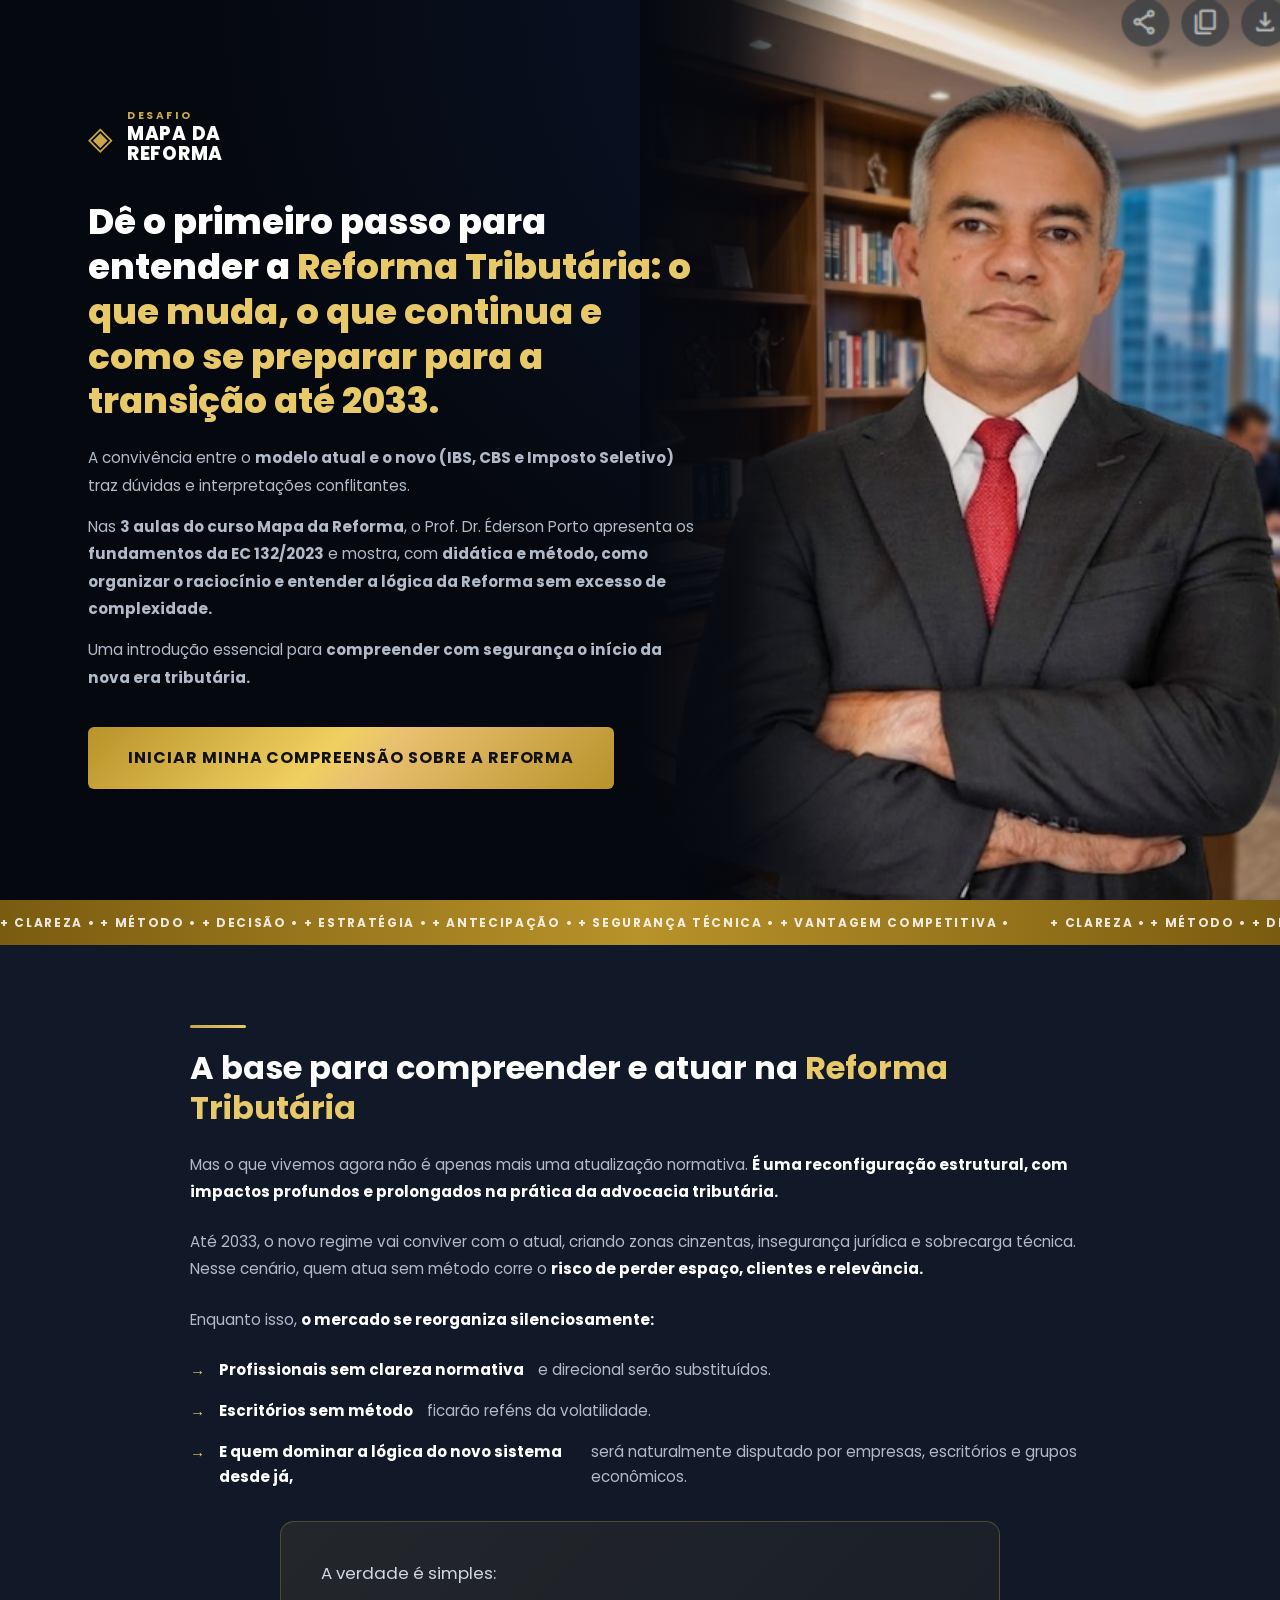
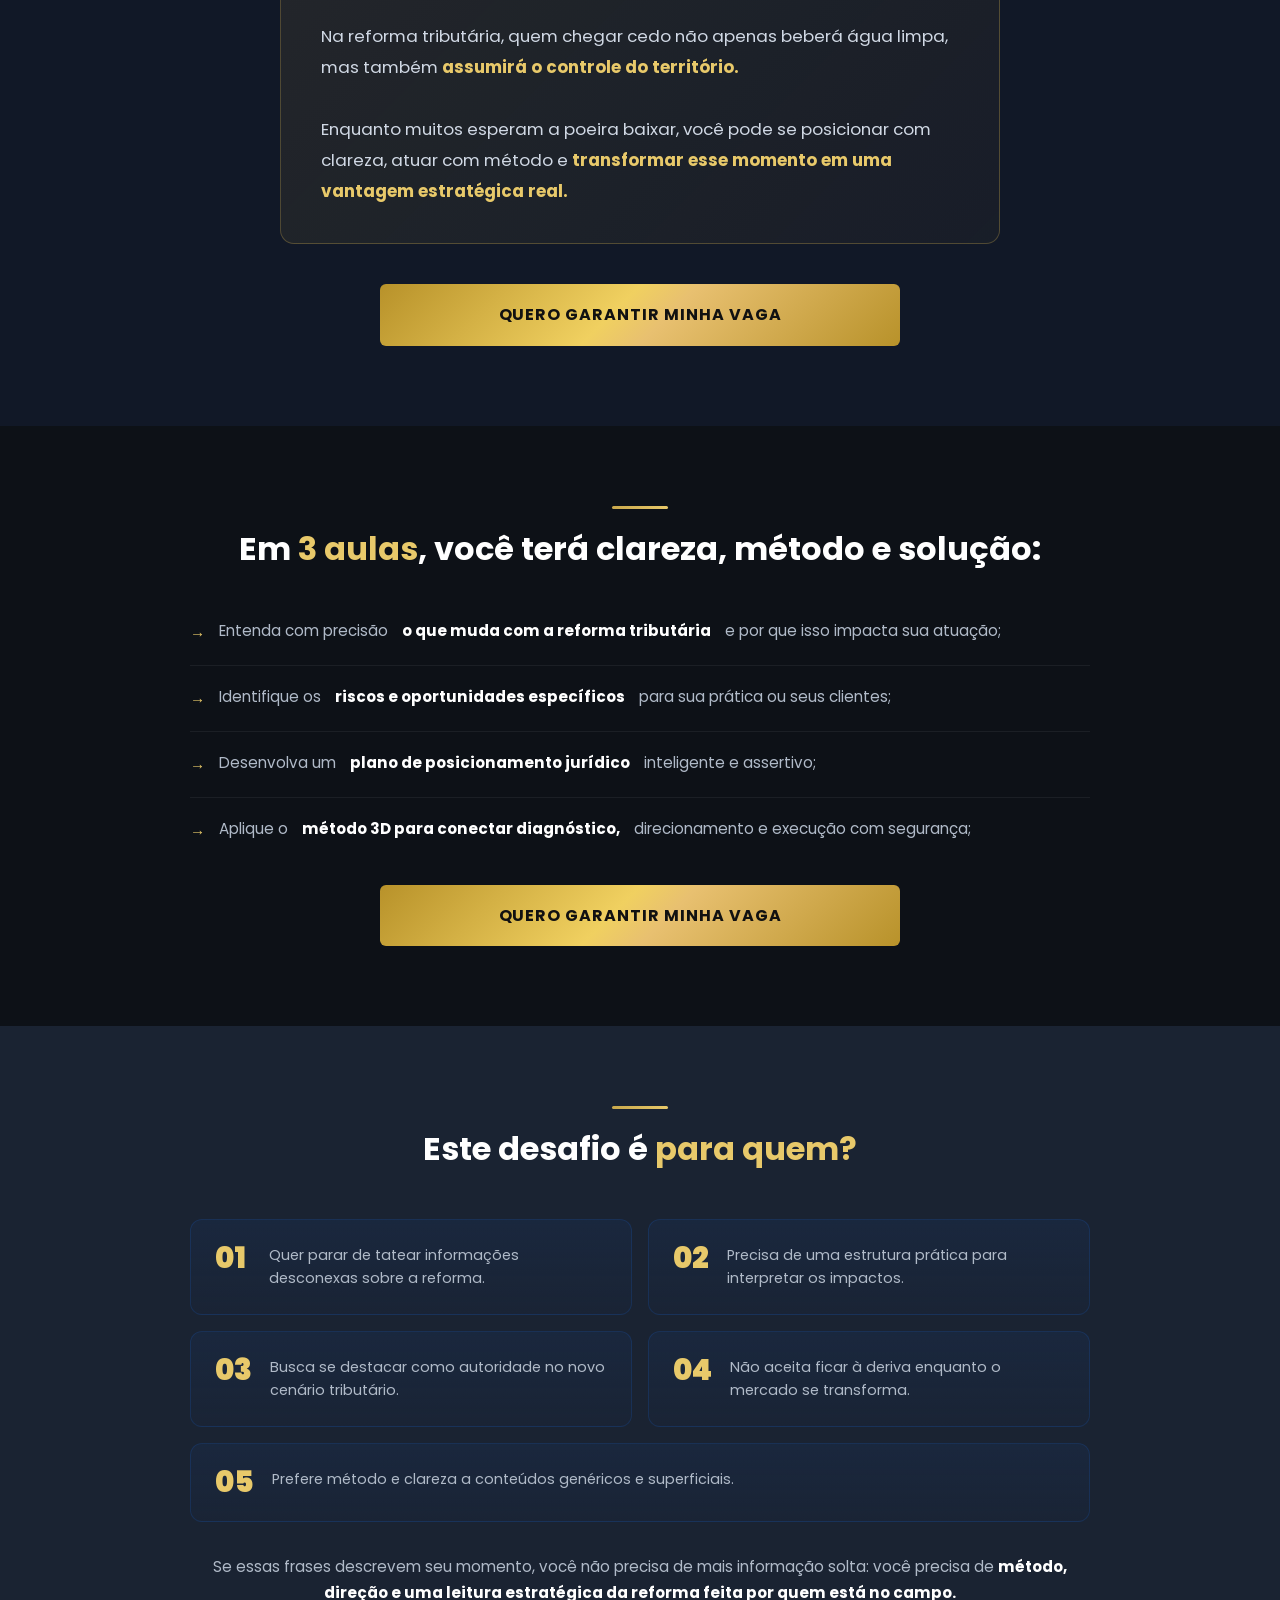
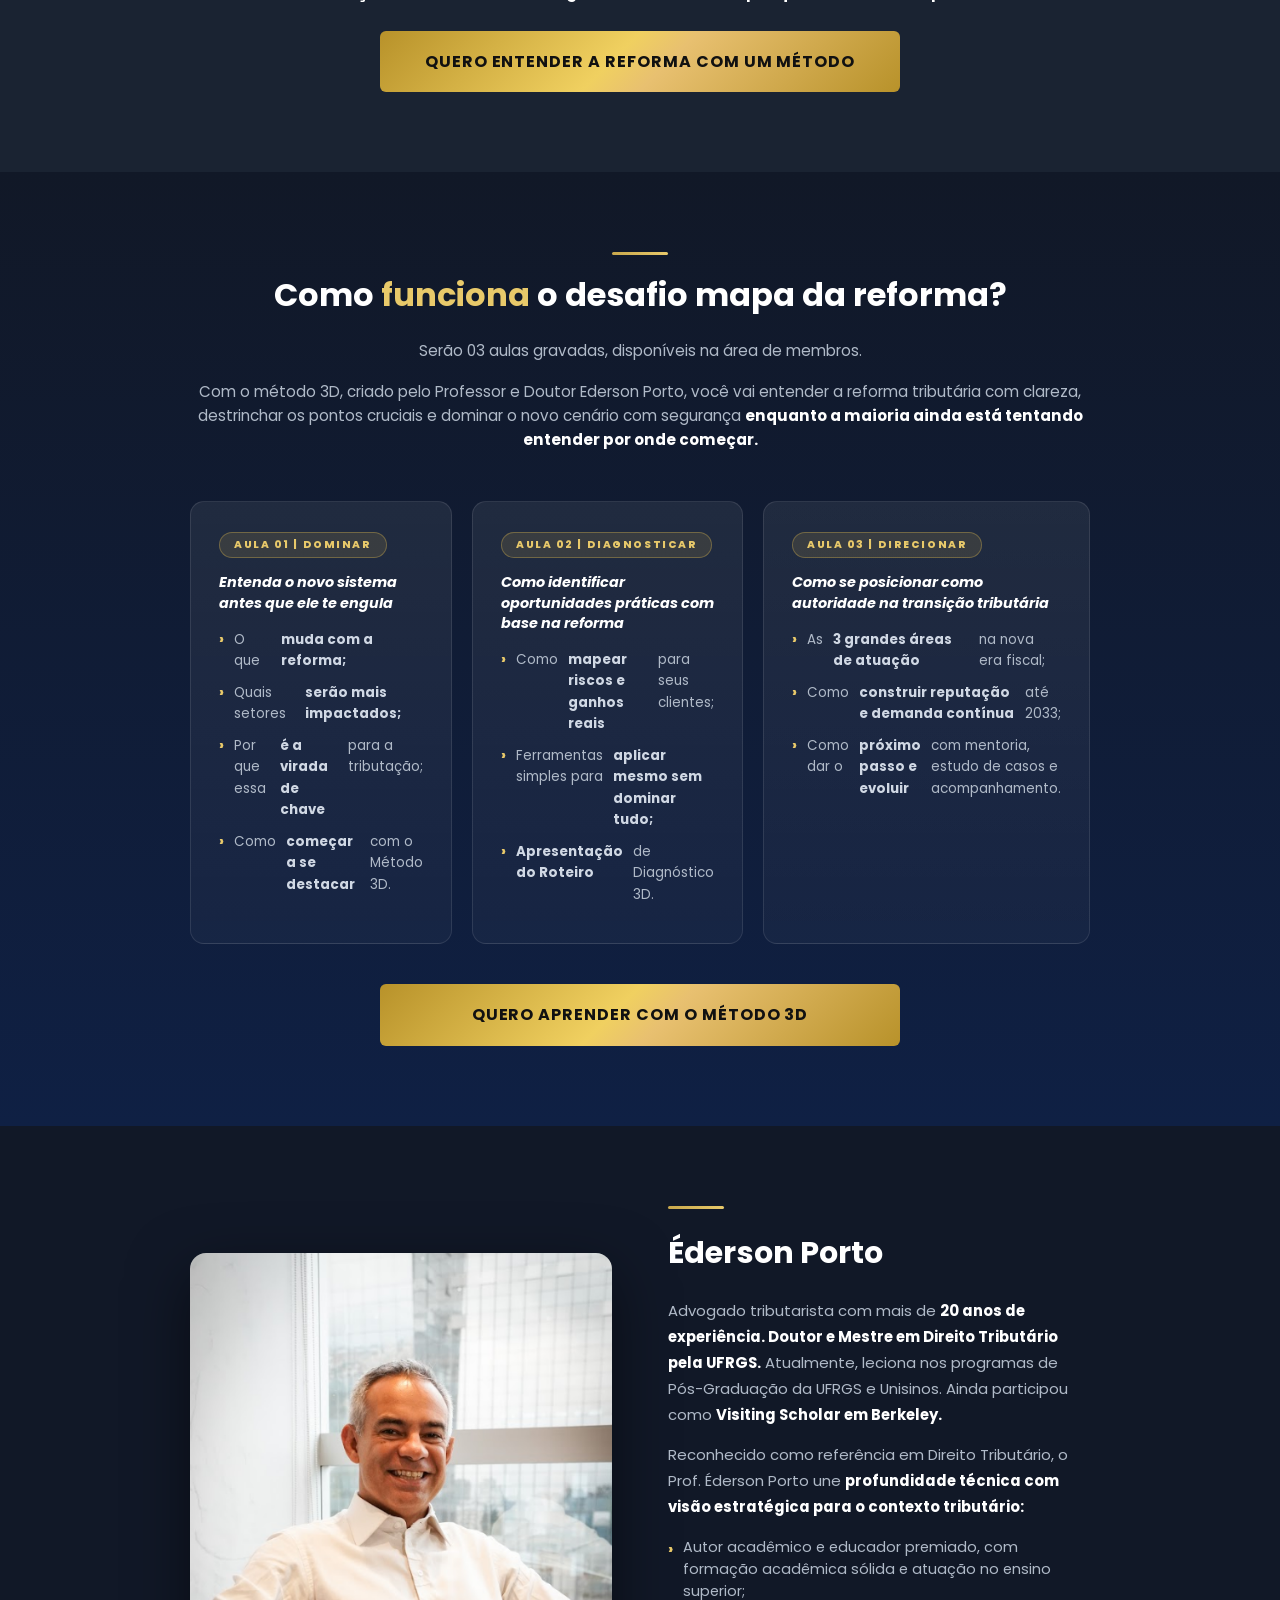
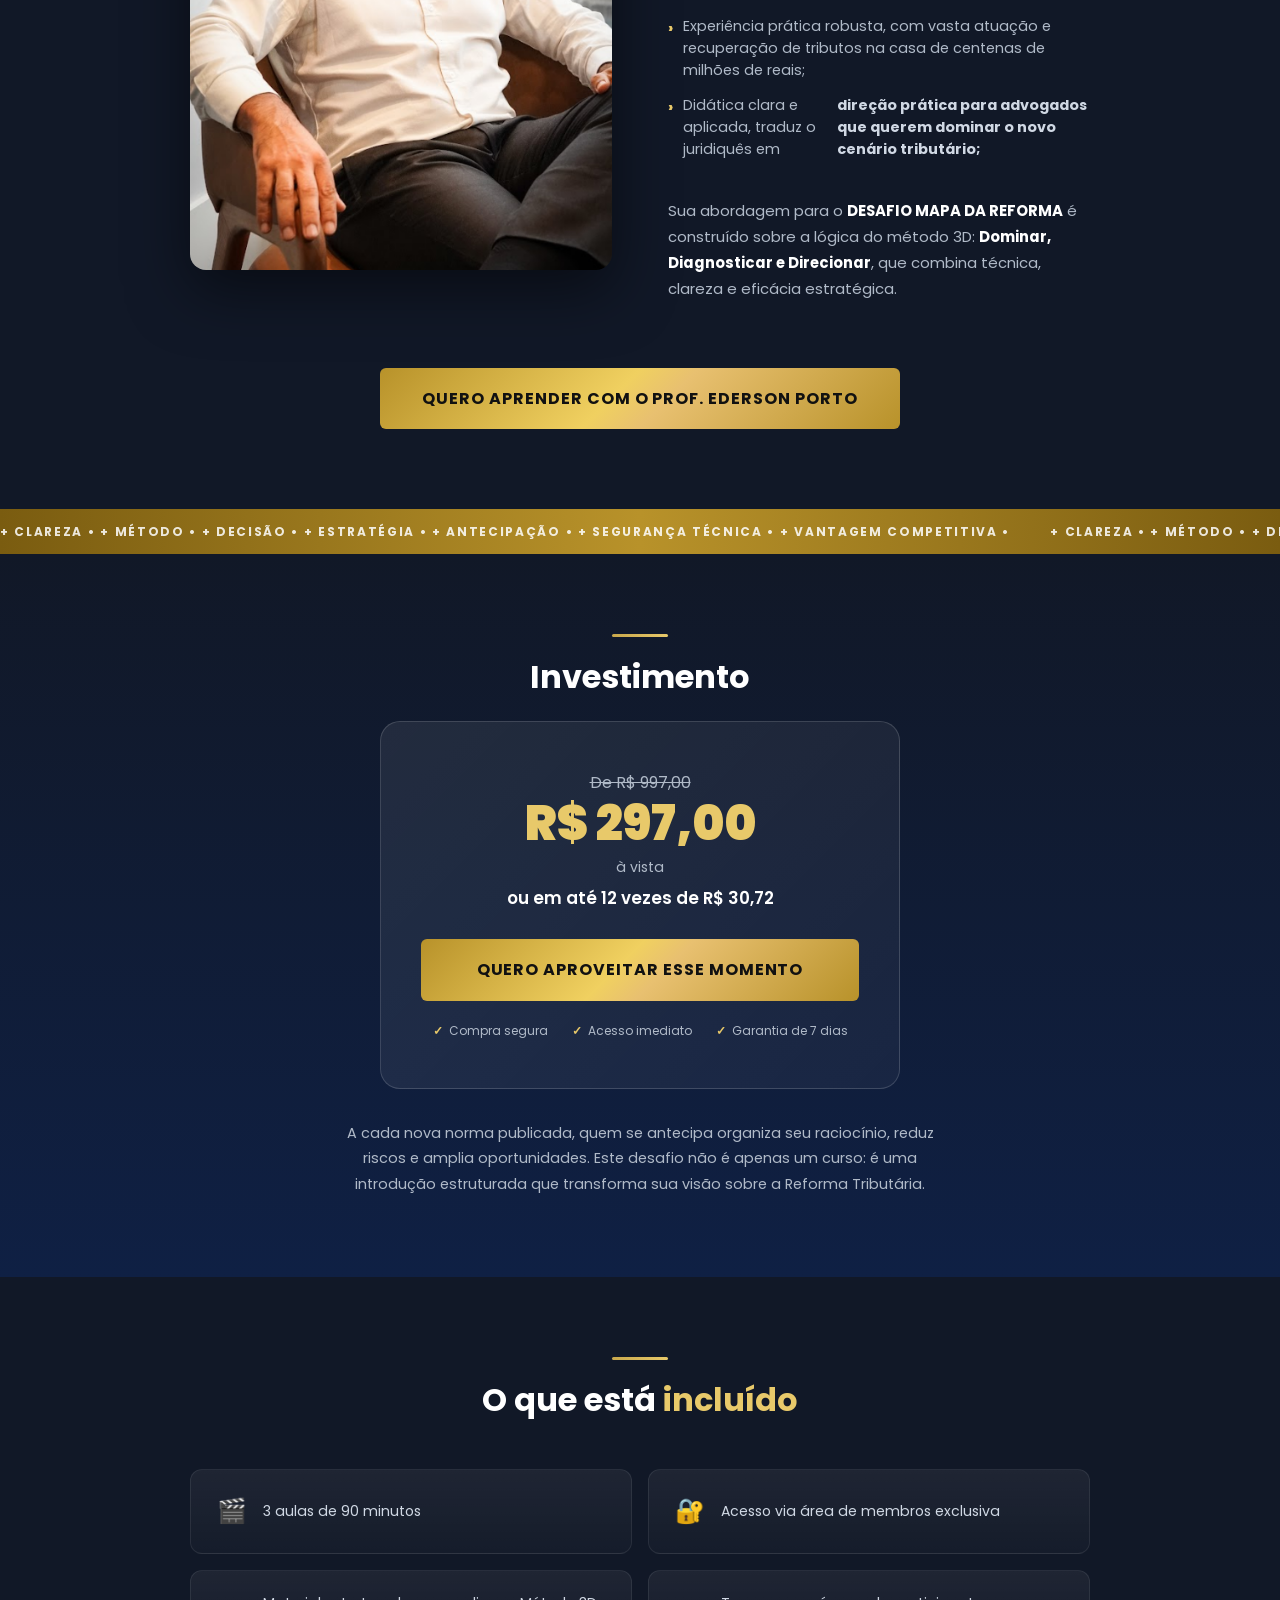
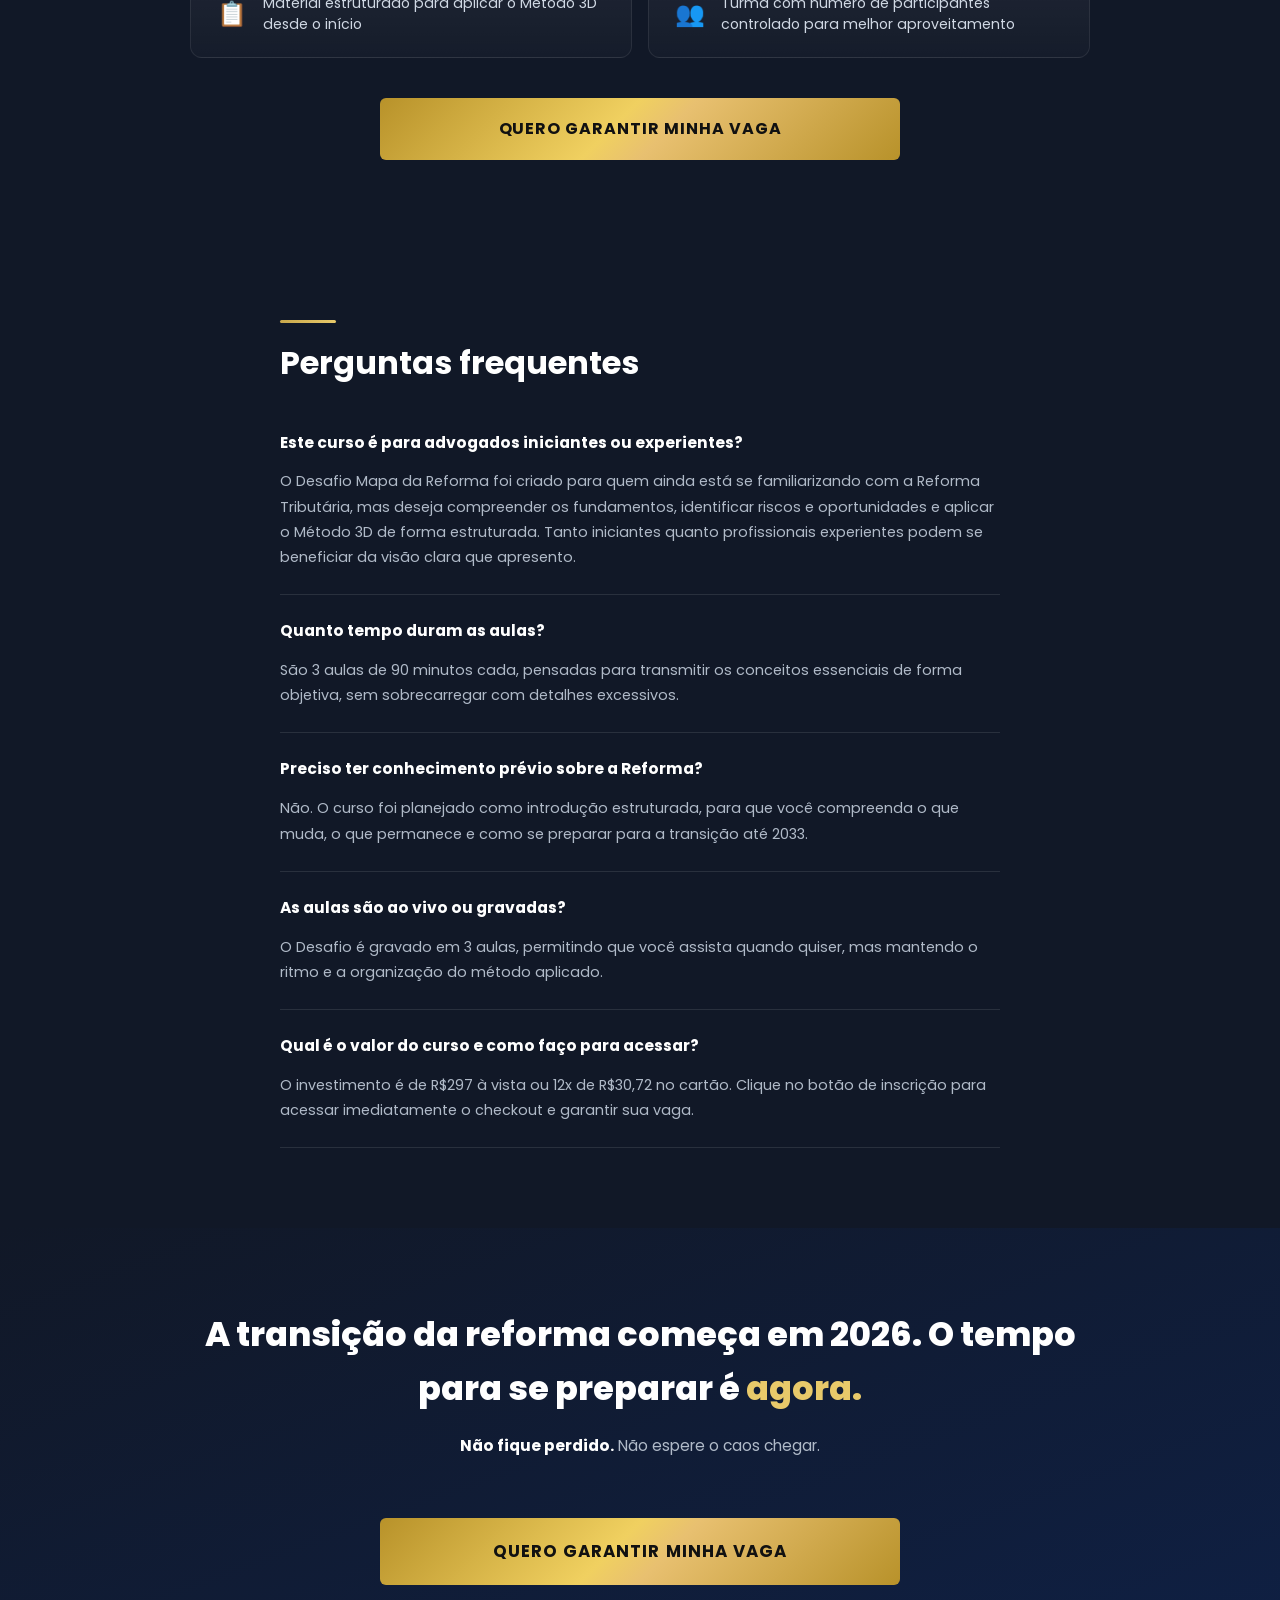
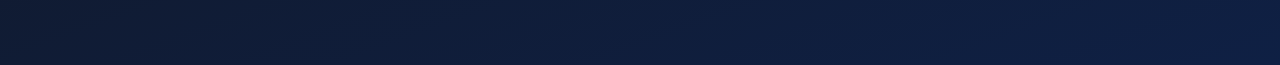
==== index.html @ 5f763500 "fix: hero photo disposition idêntica à da Jussandra — object-fit cover, 50%, gradiente 35%, content " ====
<!DOCTYPE html>
<html lang="pt-BR">
<head>
<meta charset="UTF-8">
<meta name="viewport" content="width=device-width, initial-scale=1.0">
<title>Mapa da Reforma Tributária | Éderson Porto</title>
<link href="https://fonts.googleapis.com/css2?family=Poppins:wght@300;400;500;600;700;800;900&display=swap" rel="stylesheet">
<style>
*{box-sizing:border-box;margin:0;padding:0}
:root{
  --dark:#0d1117;
  --dark2:#111827;
  --dark3:#1a2332;
  --navy:#0f2044;
  --blue:#1a3a6e;
  --blue2:#1e4d9b;
  --gold:#c9a84c;
  --gold2:#e8c96a;
  --white:#ffffff;
  --gray:#b0bac8;
  --gray2:#d0d8e4;
}
body{font-family:'Poppins',sans-serif;color:var(--white);background:var(--dark);line-height:1.6}
a{text-decoration:none;color:inherit}

/* Botões */
.btn{display:inline-block;background:linear-gradient(135deg,#b8922a 0%,#f0d060 45%,#e8c070 55%,#b8922a 100%);color:#111;font-family:'Poppins',sans-serif;font-weight:700;font-size:1rem;letter-spacing:.06em;text-transform:uppercase;padding:18px 40px;border-radius:6px;cursor:pointer;border:none;text-align:center;transition:transform .2s,box-shadow .2s;text-decoration:none}
.btn:hover{transform:translateY(-3px);box-shadow:0 8px 28px rgba(201,168,76,.5)}
.btn-full{display:block;width:100%;max-width:520px;margin:0 auto}
.btn-chk{background:linear-gradient(135deg,#b8922a 0%,#f0d060 45%,#e8c070 55%,#b8922a 100%);color:#111}

/* Layout */
section{padding:80px 20px}
.container{max-width:900px;margin:0 auto}
.s-dark{background:var(--dark2);color:var(--white)}
.s-darker{background:var(--dark);color:var(--white)}
.s-navy{background:linear-gradient(180deg,var(--dark2) 0%,var(--navy) 100%);color:var(--white)}
.s-light{background:var(--dark3);color:var(--white)}
.s-white{background:var(--dark2);color:var(--white)}

/* Hero */
.hero{background:#05080f;padding:0;position:relative;overflow:hidden;min-height:100vh;display:flex;align-items:center}
.hero-bg-gradient{position:absolute;inset:0;background:radial-gradient(ellipse at top right,rgba(15,32,68,.8) 0%,#05080f 60%);z-index:0;pointer-events:none}
.hero-photo-desktop{display:none;position:absolute;right:0;top:0;width:50%;height:100%;z-index:0;overflow:hidden;pointer-events:none}
.hero-photo-desktop::before{content:'';position:absolute;left:0;top:0;width:35%;height:100%;background:linear-gradient(to right,#05080f 0%,rgba(5,8,15,.9) 40%,transparent 100%);z-index:1}
.hero-photo-desktop img{width:100%;height:100%;object-fit:cover;object-position:center top;opacity:.95;display:block}
.hero-photo-mobile{display:block;position:absolute;left:0;top:0;width:100%;height:55vh;z-index:0;overflow:hidden;pointer-events:none}
.hero-photo-mobile::after{content:'';position:absolute;left:0;right:0;bottom:0;height:85%;background:linear-gradient(to top,rgba(5,8,15,1) 0%,rgba(5,8,15,.95) 25%,rgba(5,8,15,.6) 55%,rgba(5,8,15,0) 100%);z-index:10}
.hero-photo-mobile img{width:100%;height:100%;object-fit:cover;object-position:center 30%;opacity:.9;display:block}
.hero-inner{max-width:1200px;margin:0 auto;width:100%;padding:0 24px;position:relative;z-index:10;padding-top:52vh;padding-bottom:56px}
.hero-content{max-width:100%;display:flex;flex-direction:column;align-items:flex-start}
.hero-logo{display:flex;align-items:center;gap:14px;margin-bottom:36px}
.hero-logo-icon{font-size:2rem;color:var(--gold);line-height:1}
.hero-logo-text{display:flex;flex-direction:column}
.hero-logo-desafio{font-size:.65rem;font-weight:700;letter-spacing:.25em;text-transform:uppercase;color:var(--gold);line-height:1;margin-bottom:2px}
.hero-logo-name{font-size:1.15rem;font-weight:800;color:#fff;line-height:1.1;letter-spacing:.04em}
.hero h1{font-size:clamp(1.4rem,2.8vw,2.3rem);font-weight:800;line-height:1.25;margin-bottom:20px;color:#fff}
.hero h1 em{color:var(--gold2);font-style:normal}
.hero p{font-size:.95rem;color:var(--gray);margin-bottom:14px;line-height:1.8}
.hero p:last-of-type{margin-bottom:36px}
@media(min-width:1024px){
  .hero-photo-desktop{display:block}
  .hero-photo-mobile{display:none}
  .hero-inner{padding-top:0;padding-bottom:0;padding-left:48px;padding-right:48px;min-height:100vh;display:flex;align-items:center}
  .hero-content{max-width:56%}
}

/* Marquee */
.marquee-wrap{background:linear-gradient(90deg,#7a5c10,#b8922a,#7a5c10);padding:13px 0;overflow:hidden}
.marquee{display:flex;white-space:nowrap;animation:marquee 25s linear infinite}
.marquee span{font-size:.75rem;font-weight:700;letter-spacing:.14em;text-transform:uppercase;color:#fff;padding-right:40px;opacity:.85}
@keyframes marquee{0%{transform:translateX(0)}100%{transform:translateX(-50%)}}

/* Tipografia geral */
.section-title{font-size:clamp(1.3rem,3vw,2rem);font-weight:700;line-height:1.25;margin-bottom:24px;color:#fff}
.section-title em{color:var(--gold2);font-style:normal}
.section-sub{font-size:.95rem;color:var(--gray);margin-bottom:24px;line-height:1.75}
.section-sub strong{color:#fff}

/* Divisor */
.divider{width:56px;height:3px;background:linear-gradient(90deg,var(--gold),var(--gold2));border-radius:2px;margin:0 auto 20px}
.divider-left{width:56px;height:3px;background:linear-gradient(90deg,var(--gold),var(--gold2));border-radius:2px;margin:0 0 20px}

/* Destaque */
.destaque-box{background:linear-gradient(135deg,rgba(201,168,76,.1),rgba(201,168,76,.04));border:1px solid rgba(201,168,76,.3);border-radius:14px;padding:36px 40px;max-width:720px;margin:0 auto 40px}
.destaque-box p{font-size:1.05rem;color:var(--gray2);line-height:1.85}
.destaque-box p strong{color:var(--gold2)}

/* Impactos do mercado */
.impacto-list{list-style:none;margin:20px 0 32px;padding:0}
.impacto-list li{display:flex;gap:14px;align-items:flex-start;font-size:.95rem;color:var(--gray);margin-bottom:14px;line-height:1.65}
.impacto-list li::before{content:"→";color:var(--gold2);font-weight:900;flex-shrink:0;margin-top:2px}
.impacto-list li strong{color:#fff}

/* Benefícios */
.benefit-list{list-style:none;margin:0 0 40px;padding:0}
.benefit-list li{display:flex;gap:14px;align-items:flex-start;color:var(--gray);font-size:.95rem;margin-bottom:18px;line-height:1.7;padding-bottom:18px;border-bottom:1px solid rgba(255,255,255,.06)}
.benefit-list li:last-child{border-bottom:none;margin-bottom:0;padding-bottom:0}
.benefit-list li::before{content:"→";color:var(--gold2);font-weight:900;flex-shrink:0;margin-top:3px}
.benefit-list li strong{color:#fff}

/* Para quem */
.paraquem-grid{display:grid;grid-template-columns:1fr 1fr;gap:16px;margin-bottom:32px}
.paraquem-card{background:linear-gradient(180deg,rgba(26,58,110,.2),rgba(26,58,110,.06));border:1px solid rgba(26,77,155,.3);border-radius:12px;padding:24px;display:flex;gap:18px;align-items:flex-start}
.paraquem-num{font-size:1.8rem;font-weight:900;color:var(--gold2);line-height:1;flex-shrink:0;min-width:36px}
.paraquem-card p{font-size:.9rem;color:var(--gray);line-height:1.6}
.paraquem-full{grid-column:1/-1}

/* Aulas */
.aula-grid{display:grid;grid-template-columns:1fr 1fr 1fr;gap:20px;margin-bottom:40px}
.aula-card{background:linear-gradient(180deg,rgba(255,255,255,.07),rgba(255,255,255,.03));border:1px solid rgba(255,255,255,.1);border-radius:14px;padding:28px}
.aula-label{display:inline-block;background:rgba(201,168,76,.15);border:1px solid rgba(201,168,76,.4);color:var(--gold2);font-size:.65rem;font-weight:800;letter-spacing:.15em;text-transform:uppercase;padding:4px 14px;border-radius:100px;margin-bottom:14px}
.aula-card h3{font-size:.9rem;font-weight:700;color:#fff;margin-bottom:16px;line-height:1.4;font-style:italic}
.aula-card ul{list-style:none;padding:0}
.aula-card ul li{font-size:.84rem;color:var(--gray);line-height:1.6;margin-bottom:10px;display:flex;gap:10px;align-items:flex-start}
.aula-card ul li::before{content:"›";color:var(--gold2);font-weight:900;flex-shrink:0}
.aula-card ul li strong{color:var(--gray2)}

/* Quem é */
.quem-grid{display:grid;grid-template-columns:1fr 1fr;gap:56px;align-items:center}
.quem-photo{border-radius:16px;overflow:hidden;box-shadow:0 20px 60px rgba(0,0,0,.5)}
.quem-photo img{width:100%;height:auto;display:block}
.quem-content h2{font-size:clamp(1.3rem,3vw,1.9rem);font-weight:700;margin-bottom:20px;color:var(--white)}
.quem-content p{color:var(--gray);margin-bottom:14px;font-size:.93rem;line-height:1.75}
.quem-content p strong{color:#fff}
.quem-content ul{list-style:none;margin:16px 0 0;padding:0}
.quem-content ul li{display:flex;gap:10px;align-items:flex-start;color:var(--gray);font-size:.9rem;margin-bottom:12px;line-height:1.55}
.quem-content ul li::before{content:"›";color:var(--gold2);font-weight:900;flex-shrink:0;margin-top:2px}
.quem-content ul li strong{color:var(--gray2)}

/* O que inclui */
.inclui-grid{display:grid;grid-template-columns:1fr 1fr;gap:16px;margin-bottom:40px}
.inclui-card{background:linear-gradient(180deg,rgba(255,255,255,.06),rgba(255,255,255,.02));border:1px solid rgba(255,255,255,.08);border-radius:12px;padding:22px 26px;display:flex;gap:16px;align-items:center}
.inclui-icon{font-size:1.5rem;flex-shrink:0}
.inclui-card p{font-size:.88rem;color:var(--gray2);line-height:1.5}

/* Preço */
.preco-box{background:linear-gradient(135deg,rgba(255,255,255,.08),rgba(255,255,255,.04));border:1px solid rgba(255,255,255,.15);border-radius:20px;padding:48px 40px;text-align:center;max-width:520px;margin:0 auto 32px}
.preco-de{color:var(--gray);font-size:1rem;text-decoration:line-through;margin-bottom:4px}
.preco-por{font-size:3rem;font-weight:900;color:var(--gold2);line-height:1}
.preco-label{color:var(--gray);font-size:.88rem;margin:8px 0 6px}
.preco-parcel{font-size:1.05rem;font-weight:600;color:var(--white);margin-bottom:28px}
.selos{display:flex;justify-content:center;gap:24px;margin-top:20px;flex-wrap:wrap}
.selo{font-size:.75rem;color:var(--gray);display:flex;align-items:center;gap:6px}
.selo::before{content:"✓";color:var(--gold2);font-weight:900}

/* FAQ */
.faq-item{border-bottom:1px solid rgba(255,255,255,.1);padding:24px 0}
.faq-q{font-size:.97rem;font-weight:700;color:var(--white)}
.faq-a{font-size:.9rem;color:var(--gray);margin-top:14px;line-height:1.75}

/* Final CTA */
.final-cta{background:linear-gradient(160deg,var(--dark2) 0%,var(--navy) 100%);text-align:center;padding:80px 20px}
.final-cta h2{font-size:clamp(1.4rem,3.5vw,2.1rem);font-weight:800;margin-bottom:16px}
.final-cta p{color:var(--gray);max-width:540px;margin:0 auto 16px;font-size:.97rem;line-height:1.75}
.final-cta p strong{color:#fff}

@media(max-width:768px){
  .quem-grid,.aula-grid,.paraquem-grid,.inclui-grid{grid-template-columns:1fr}
  .paraquem-full{grid-column:auto}
  .preco-box{padding:36px 24px}
  section{padding:60px 20px}
  .destaque-box{padding:28px 24px}
}
@media(max-width:480px){
  .btn{font-size:.85rem;padding:16px 24px}
}
</style>
</head>
<body>

<!-- HERO -->
<section class="hero">
  <div class="hero-bg-gradient"></div>
  <div class="hero-photo-desktop">
    <img src="foto-formal.png" alt="Éderson Porto">
  </div>
  <div class="hero-photo-mobile">
    <img src="foto-formal.png" alt="Éderson Porto">
  </div>
  <div class="hero-inner">
    <div class="hero-content">
      <div class="hero-logo">
        <div class="hero-logo-icon">◈</div>
        <div class="hero-logo-text">
          <div class="hero-logo-desafio">DESAFIO</div>
          <div class="hero-logo-name">MAPA DA<br>REFORMA</div>
        </div>
      </div>
      <h1>Dê o primeiro passo para entender a <em>Reforma Tributária: o que muda, o que continua e como se preparar para a transição até 2033.</em></h1>
      <p>A convivência entre o <strong>modelo atual e o novo (IBS, CBS e Imposto Seletivo)</strong> traz dúvidas e interpretações conflitantes.</p>
      <p>Nas <strong>3 aulas do curso Mapa da Reforma</strong>, o Prof. Dr. Éderson Porto apresenta os <strong>fundamentos da EC 132/2023</strong> e mostra, com <strong>didática e método, como organizar o raciocínio e entender a lógica da Reforma sem excesso de complexidade.</strong></p>
      <p>Uma introdução essencial para <strong>compreender com segurança o início da nova era tributária.</strong></p>
      <a href="https://chk.eduzz.com/znscfrf6" class="btn">INICIAR MINHA COMPREENSÃO SOBRE A REFORMA</a>
    </div>
  </div>
</section>

<!-- MARQUEE -->
<div class="marquee-wrap">
  <div class="marquee">
    <span>+ CLAREZA &bull; + MÉTODO &bull; + DECISÃO &bull; + ESTRATÉGIA &bull; + ANTECIPAÇÃO &bull; + SEGURANÇA TÉCNICA &bull; + VANTAGEM COMPETITIVA &bull; </span>
    <span>+ CLAREZA &bull; + MÉTODO &bull; + DECISÃO &bull; + ESTRATÉGIA &bull; + ANTECIPAÇÃO &bull; + SEGURANÇA TÉCNICA &bull; + VANTAGEM COMPETITIVA &bull; </span>
  </div>
</div>

<!-- A BASE -->
<section class="s-dark">
  <div class="container">
    <div class="divider-left"></div>
    <h2 class="section-title">A base para compreender e atuar na <em>Reforma Tributária</em></h2>
    <p class="section-sub">Mas o que vivemos agora não é apenas mais uma atualização normativa. <strong>É uma reconfiguração estrutural, com impactos profundos e prolongados na prática da advocacia tributária.</strong></p>
    <p class="section-sub">Até 2033, o novo regime vai conviver com o atual, criando zonas cinzentas, insegurança jurídica e sobrecarga técnica. Nesse cenário, quem atua sem método corre o <strong>risco de perder espaço, clientes e relevância.</strong></p>
    <p class="section-sub">Enquanto isso, <strong>o mercado se reorganiza silenciosamente:</strong></p>
    <ul class="impacto-list">
      <li><strong>Profissionais sem clareza normativa</strong> e direcional serão substituídos.</li>
      <li><strong>Escritórios sem método</strong> ficarão reféns da volatilidade.</li>
      <li><strong>E quem dominar a lógica do novo sistema desde já,</strong> será naturalmente disputado por empresas, escritórios e grupos econômicos.</li>
    </ul>
    <div class="destaque-box">
      <p>A verdade é simples:<br><br>Na reforma tributária, quem chegar cedo não apenas beberá água limpa, mas também <strong>assumirá o controle do território.</strong><br><br>Enquanto muitos esperam a poeira baixar, você pode se posicionar com clareza, atuar com método e <strong>transformar esse momento em uma vantagem estratégica real.</strong></p>
    </div>
    <div style="text-align:center">
      <a href="https://chk.eduzz.com/znscfrf6" class="btn btn-full">QUERO GARANTIR MINHA VAGA</a>
    </div>
  </div>
</section>

<!-- EM 3 AULAS -->
<section class="s-darker">
  <div class="container">
    <div class="divider"></div>
    <h2 class="section-title" style="text-align:center">Em <em>3 aulas</em>, você terá clareza, método e solução:</h2>
    <br>
    <ul class="benefit-list">
      <li>Entenda com precisão <strong>o que muda com a reforma tributária</strong> e por que isso impacta sua atuação;</li>
      <li>Identifique os <strong>riscos e oportunidades específicos</strong> para sua prática ou seus clientes;</li>
      <li>Desenvolva um <strong>plano de posicionamento jurídico</strong> inteligente e assertivo;</li>
      <li>Aplique o <strong>método 3D para conectar diagnóstico,</strong> direcionamento e execução com segurança;</li>
    </ul>
    <div style="text-align:center">
      <a href="https://chk.eduzz.com/znscfrf6" class="btn btn-full">QUERO GARANTIR MINHA VAGA</a>
    </div>
  </div>
</section>

<!-- PARA QUEM -->
<section class="s-light">
  <div class="container">
    <div class="divider"></div>
    <h2 class="section-title" style="text-align:center">Este desafio é <em>para quem?</em></h2>
    <br>
    <div class="paraquem-grid">
      <div class="paraquem-card">
        <div class="paraquem-num">01</div>
        <p>Quer parar de tatear informações desconexas sobre a reforma.</p>
      </div>
      <div class="paraquem-card">
        <div class="paraquem-num">02</div>
        <p>Precisa de uma estrutura prática para interpretar os impactos.</p>
      </div>
      <div class="paraquem-card">
        <div class="paraquem-num">03</div>
        <p>Busca se destacar como autoridade no novo cenário tributário.</p>
      </div>
      <div class="paraquem-card">
        <div class="paraquem-num">04</div>
        <p>Não aceita ficar à deriva enquanto o mercado se transforma.</p>
      </div>
      <div class="paraquem-card paraquem-full">
        <div class="paraquem-num">05</div>
        <p>Prefere método e clareza a conteúdos genéricos e superficiais.</p>
      </div>
    </div>
    <p class="section-sub" style="text-align:center">Se essas frases descrevem seu momento, você não precisa de mais informação solta: você precisa de <strong>método, direção e uma leitura estratégica da reforma feita por quem está no campo.</strong></p>
    <div style="text-align:center">
      <a href="https://chk.eduzz.com/znscfrf6" class="btn btn-full">QUERO ENTENDER A REFORMA COM UM MÉTODO</a>
    </div>
  </div>
</section>

<!-- COMO FUNCIONA -->
<section class="s-navy">
  <div class="container">
    <div class="divider"></div>
    <h2 class="section-title" style="text-align:center">Como <em>funciona</em> o desafio mapa da reforma?</h2>
    <p style="text-align:center;color:var(--gray);margin-bottom:16px;font-size:.95rem">Serão 03 aulas gravadas, disponíveis na área de membros.</p>
    <p style="text-align:center;color:var(--gray);margin-bottom:48px;font-size:.95rem">Com o método 3D, criado pelo Professor e Doutor Ederson Porto, você vai entender a reforma tributária com clareza, destrinchar os pontos cruciais e dominar o novo cenário com segurança <strong style="color:#fff">enquanto a maioria ainda está tentando entender por onde começar.</strong></p>
    <div class="aula-grid">
      <div class="aula-card">
        <div class="aula-label">Aula 01 | DOMINAR</div>
        <h3>Entenda o novo sistema antes que ele te engula</h3>
        <ul>
          <li>O que <strong>muda com a reforma;</strong></li>
          <li>Quais setores <strong>serão mais impactados;</strong></li>
          <li>Por que essa <strong>é a virada de chave</strong> para a tributação;</li>
          <li>Como <strong>começar a se destacar</strong> com o Método 3D.</li>
        </ul>
      </div>
      <div class="aula-card">
        <div class="aula-label">Aula 02 | DIAGNOSTICAR</div>
        <h3>Como identificar oportunidades práticas com base na reforma</h3>
        <ul>
          <li>Como <strong>mapear riscos e ganhos reais</strong> para seus clientes;</li>
          <li>Ferramentas simples para <strong>aplicar mesmo sem dominar tudo;</strong></li>
          <li><strong>Apresentação do Roteiro</strong> de Diagnóstico 3D.</li>
        </ul>
      </div>
      <div class="aula-card">
        <div class="aula-label">Aula 03 | DIRECIONAR</div>
        <h3>Como se posicionar como autoridade na transição tributária</h3>
        <ul>
          <li>As <strong>3 grandes áreas de atuação</strong> na nova era fiscal;</li>
          <li>Como <strong>construir reputação e demanda contínua</strong> até 2033;</li>
          <li>Como dar o <strong>próximo passo e evoluir</strong> com mentoria, estudo de casos e acompanhamento.</li>
        </ul>
      </div>
    </div>
    <div style="text-align:center">
      <a href="https://chk.eduzz.com/znscfrf6" class="btn btn-full">QUERO APRENDER COM O MÉTODO 3D</a>
    </div>
  </div>
</section>

<!-- QUEM É -->
<section class="s-white">
  <div class="container">
    <div class="quem-grid">
      <div class="quem-photo">
        <img src="ederson-2.png" alt="Éderson Porto">
      </div>
      <div class="quem-content">
        <div class="divider-left"></div>
        <h2>Éderson Porto</h2>
        <p>Advogado tributarista com mais de <strong>20 anos de experiência. Doutor e Mestre em Direito Tributário pela UFRGS.</strong> Atualmente, leciona nos programas de Pós-Graduação da UFRGS e Unisinos. Ainda participou como <strong>Visiting Scholar em Berkeley.</strong></p>
        <p>Reconhecido como referência em Direito Tributário, o Prof. Éderson Porto une <strong>profundidade técnica com visão estratégica para o contexto tributário:</strong></p>
        <ul>
          <li>Autor acadêmico e educador premiado, com formação acadêmica sólida e atuação no ensino superior;</li>
          <li>Experiência prática robusta, com vasta atuação e recuperação de tributos na casa de centenas de milhões de reais;</li>
          <li>Didática clara e aplicada, traduz o juridiquês em <strong>direção prática para advogados que querem dominar o novo cenário tributário;</strong></li>
        </ul>
        <br>
        <p>Sua abordagem para o <strong>DESAFIO MAPA DA REFORMA</strong> é construído sobre a lógica do método 3D: <strong>Dominar, Diagnosticar e Direcionar</strong>, que combina técnica, clareza e eficácia estratégica.</p>
      </div>
    </div>
    <br><br>
    <div style="text-align:center">
      <a href="https://chk.eduzz.com/znscfrf6" class="btn btn-full">QUERO APRENDER COM O PROF. EDERSON PORTO</a>
    </div>
  </div>
</section>

<!-- MARQUEE 2 -->
<div class="marquee-wrap">
  <div class="marquee">
    <span>+ CLAREZA &bull; + MÉTODO &bull; + DECISÃO &bull; + ESTRATÉGIA &bull; + ANTECIPAÇÃO &bull; + SEGURANÇA TÉCNICA &bull; + VANTAGEM COMPETITIVA &bull; </span>
    <span>+ CLAREZA &bull; + MÉTODO &bull; + DECISÃO &bull; + ESTRATÉGIA &bull; + ANTECIPAÇÃO &bull; + SEGURANÇA TÉCNICA &bull; + VANTAGEM COMPETITIVA &bull; </span>
  </div>
</div>

<!-- PREÇO -->
<section class="s-navy">
  <div class="container" style="text-align:center">
    <div class="divider"></div>
    <h2 class="section-title">Investimento</h2>
    <div class="preco-box">
      <div class="preco-de">De R$ 997,00</div>
      <div class="preco-por">R$ 297,00</div>
      <div class="preco-label">à vista</div>
      <div class="preco-parcel">ou em até 12 vezes de R$ 30,72</div>
      <a href="https://chk.eduzz.com/znscfrf6" class="btn btn-full btn-chk">QUERO APROVEITAR ESSE MOMENTO</a>
      <div class="selos">
        <span class="selo">Compra segura</span>
        <span class="selo">Acesso imediato</span>
        <span class="selo">Garantia de 7 dias</span>
      </div>
    </div>
    <p style="color:var(--gray);font-size:.9rem;max-width:600px;margin:0 auto;line-height:1.75">A cada nova norma publicada, quem se antecipa organiza seu raciocínio, reduz riscos e amplia oportunidades. Este desafio não é apenas um curso: é uma introdução estruturada que transforma sua visão sobre a Reforma Tributária.</p>
  </div>
</section>

<!-- O QUE INCLUI -->
<section class="s-dark">
  <div class="container">
    <div class="divider"></div>
    <h2 class="section-title" style="text-align:center">O que está <em>incluído</em></h2>
    <br>
    <div class="inclui-grid">
      <div class="inclui-card">
        <div class="inclui-icon">🎬</div>
        <p>3 aulas de 90 minutos</p>
      </div>
      <div class="inclui-card">
        <div class="inclui-icon">🔐</div>
        <p>Acesso via área de membros exclusiva</p>
      </div>
      <div class="inclui-card">
        <div class="inclui-icon">📋</div>
        <p>Material estruturado para aplicar o Método 3D desde o início</p>
      </div>
      <div class="inclui-card">
        <div class="inclui-icon">👥</div>
        <p>Turma com número de participantes controlado para melhor aproveitamento</p>
      </div>
    </div>
    <div style="text-align:center">
      <a href="https://chk.eduzz.com/znscfrf6" class="btn btn-full">QUERO GARANTIR MINHA VAGA</a>
    </div>
  </div>
</section>

<!-- FAQ -->
<section class="s-white">
  <div class="container" style="max-width:720px">
    <div class="divider-left"></div>
    <h2 class="section-title">Perguntas frequentes</h2>
    <div class="faq-item">
      <div class="faq-q">Este curso é para advogados iniciantes ou experientes?</div>
      <div class="faq-a">O Desafio Mapa da Reforma foi criado para quem ainda está se familiarizando com a Reforma Tributária, mas deseja compreender os fundamentos, identificar riscos e oportunidades e aplicar o Método 3D de forma estruturada. Tanto iniciantes quanto profissionais experientes podem se beneficiar da visão clara que apresento.</div>
    </div>
    <div class="faq-item">
      <div class="faq-q">Quanto tempo duram as aulas?</div>
      <div class="faq-a">São 3 aulas de 90 minutos cada, pensadas para transmitir os conceitos essenciais de forma objetiva, sem sobrecarregar com detalhes excessivos.</div>
    </div>
    <div class="faq-item">
      <div class="faq-q">Preciso ter conhecimento prévio sobre a Reforma?</div>
      <div class="faq-a">Não. O curso foi planejado como introdução estruturada, para que você compreenda o que muda, o que permanece e como se preparar para a transição até 2033.</div>
    </div>
    <div class="faq-item">
      <div class="faq-q">As aulas são ao vivo ou gravadas?</div>
      <div class="faq-a">O Desafio é gravado em 3 aulas, permitindo que você assista quando quiser, mas mantendo o ritmo e a organização do método aplicado.</div>
    </div>
    <div class="faq-item">
      <div class="faq-q">Qual é o valor do curso e como faço para acessar?</div>
      <div class="faq-a">O investimento é de R$297 à vista ou 12x de R$30,72 no cartão. Clique no botão de inscrição para acessar imediatamente o checkout e garantir sua vaga.</div>
    </div>
  </div>
</section>

<!-- FINAL CTA -->
<section class="final-cta">
  <div class="container">
    <h2>A transição da reforma começa em 2026. O tempo para se preparar é <em style="color:var(--gold2);font-style:normal">agora.</em></h2>
    <p><strong>Não fique perdido.</strong> Não espere o caos chegar.</p>
    <p>&nbsp;</p>
    <a href="https://chk.eduzz.com/znscfrf6" class="btn btn-full" style="font-size:1.05rem;padding:20px 40px">QUERO GARANTIR MINHA VAGA</a>
  </div>
</section>

</body>
</html>
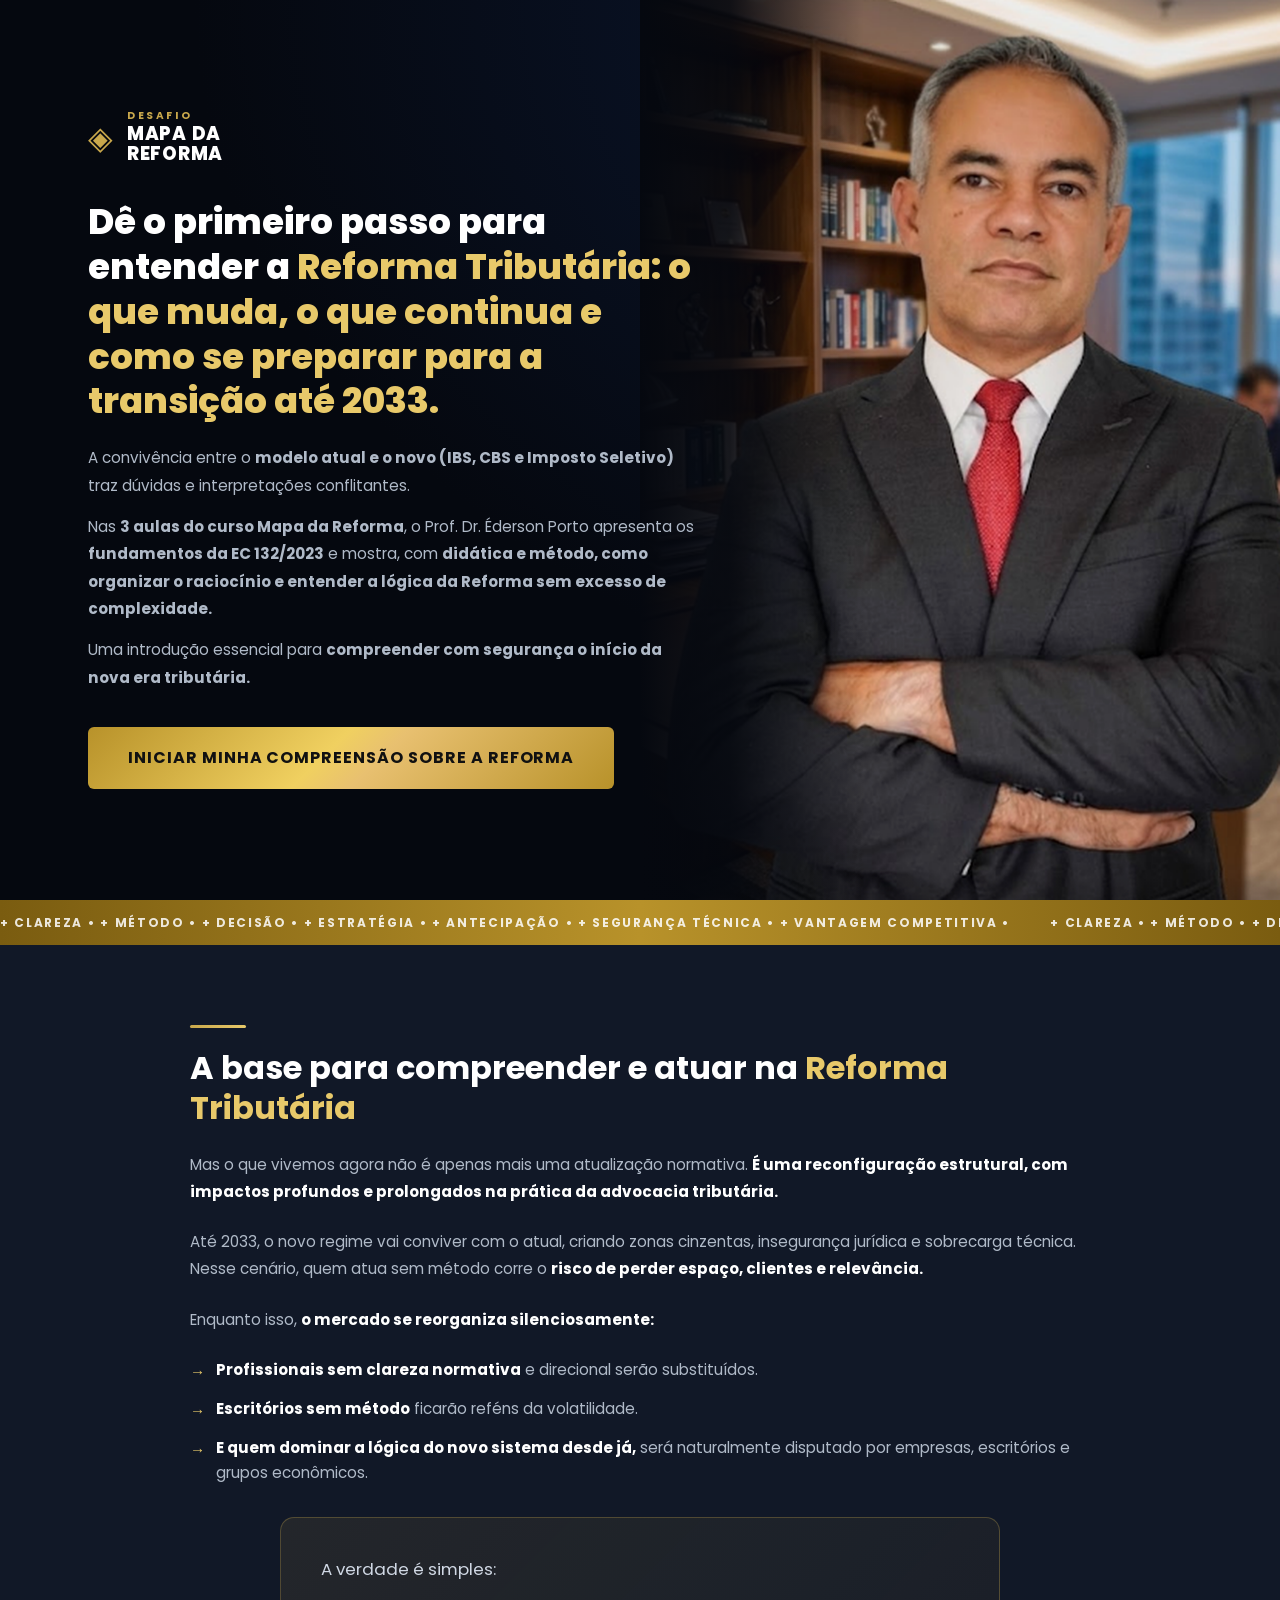
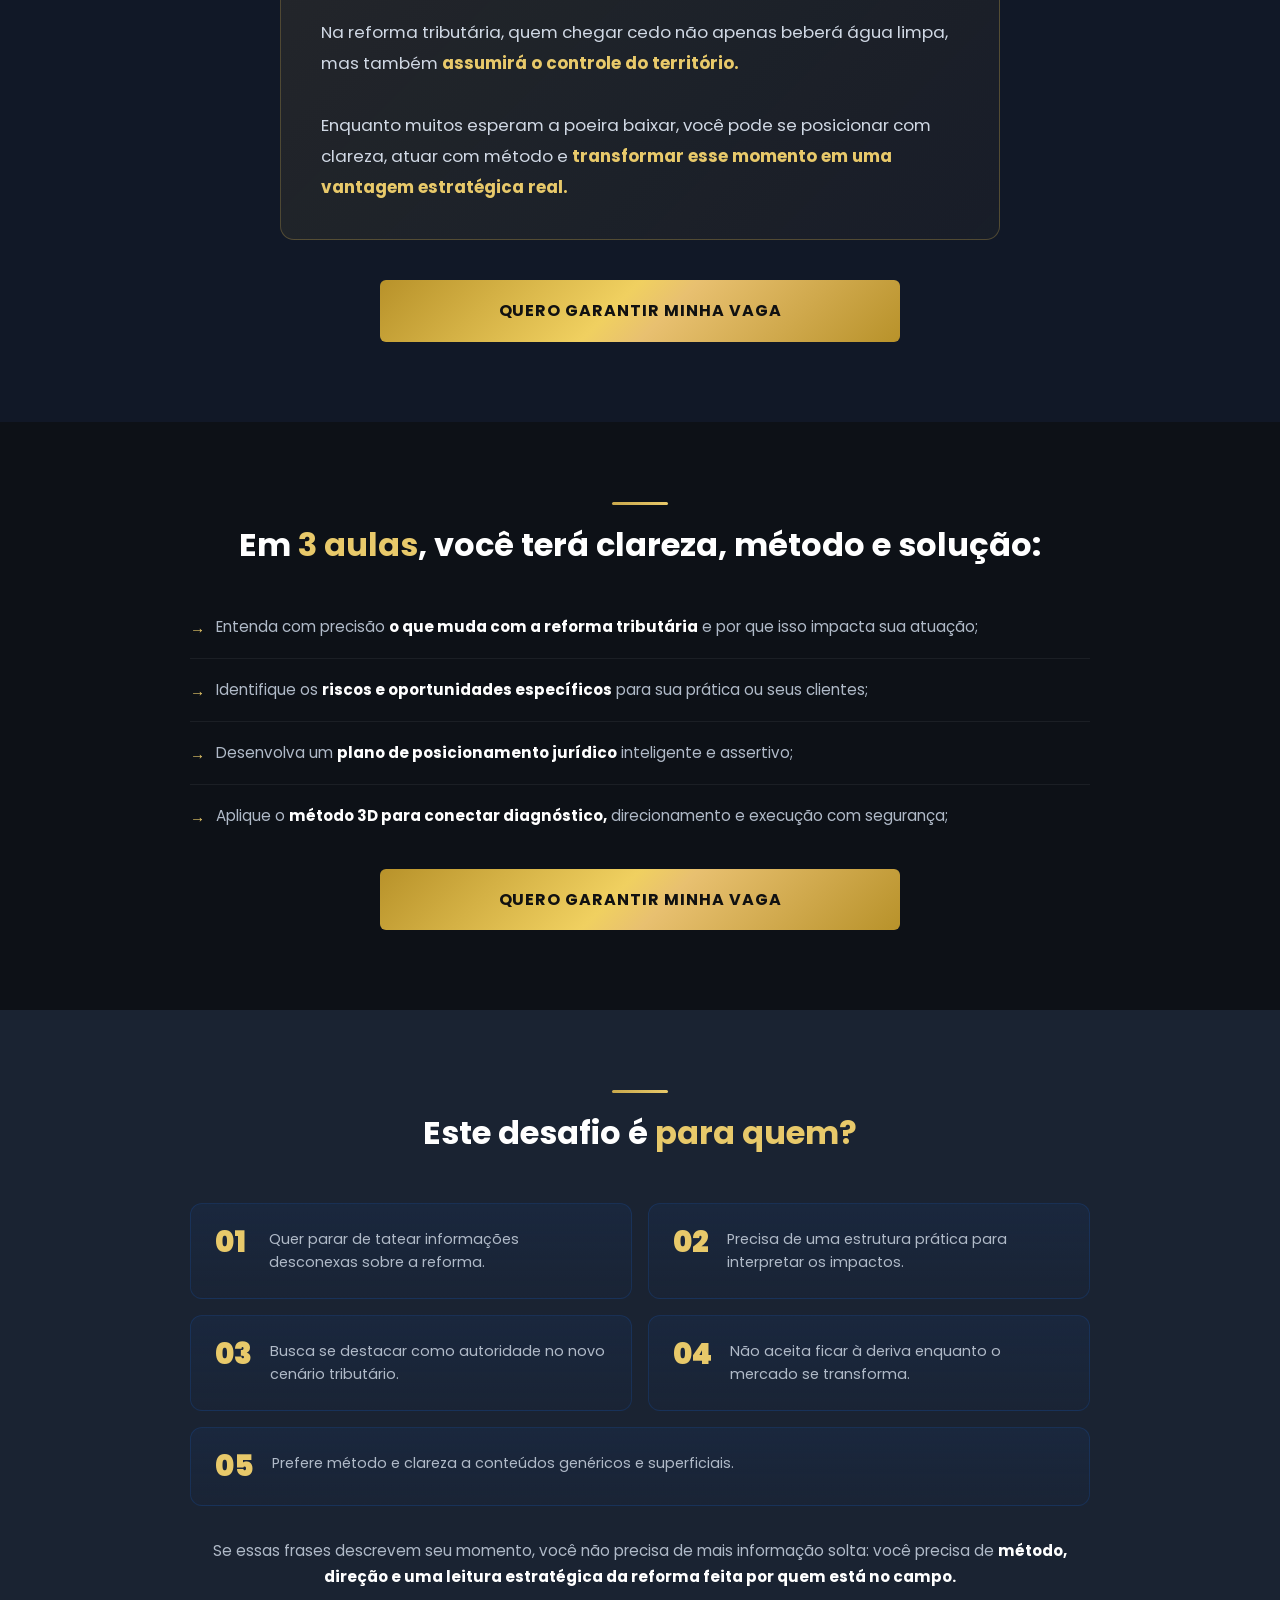
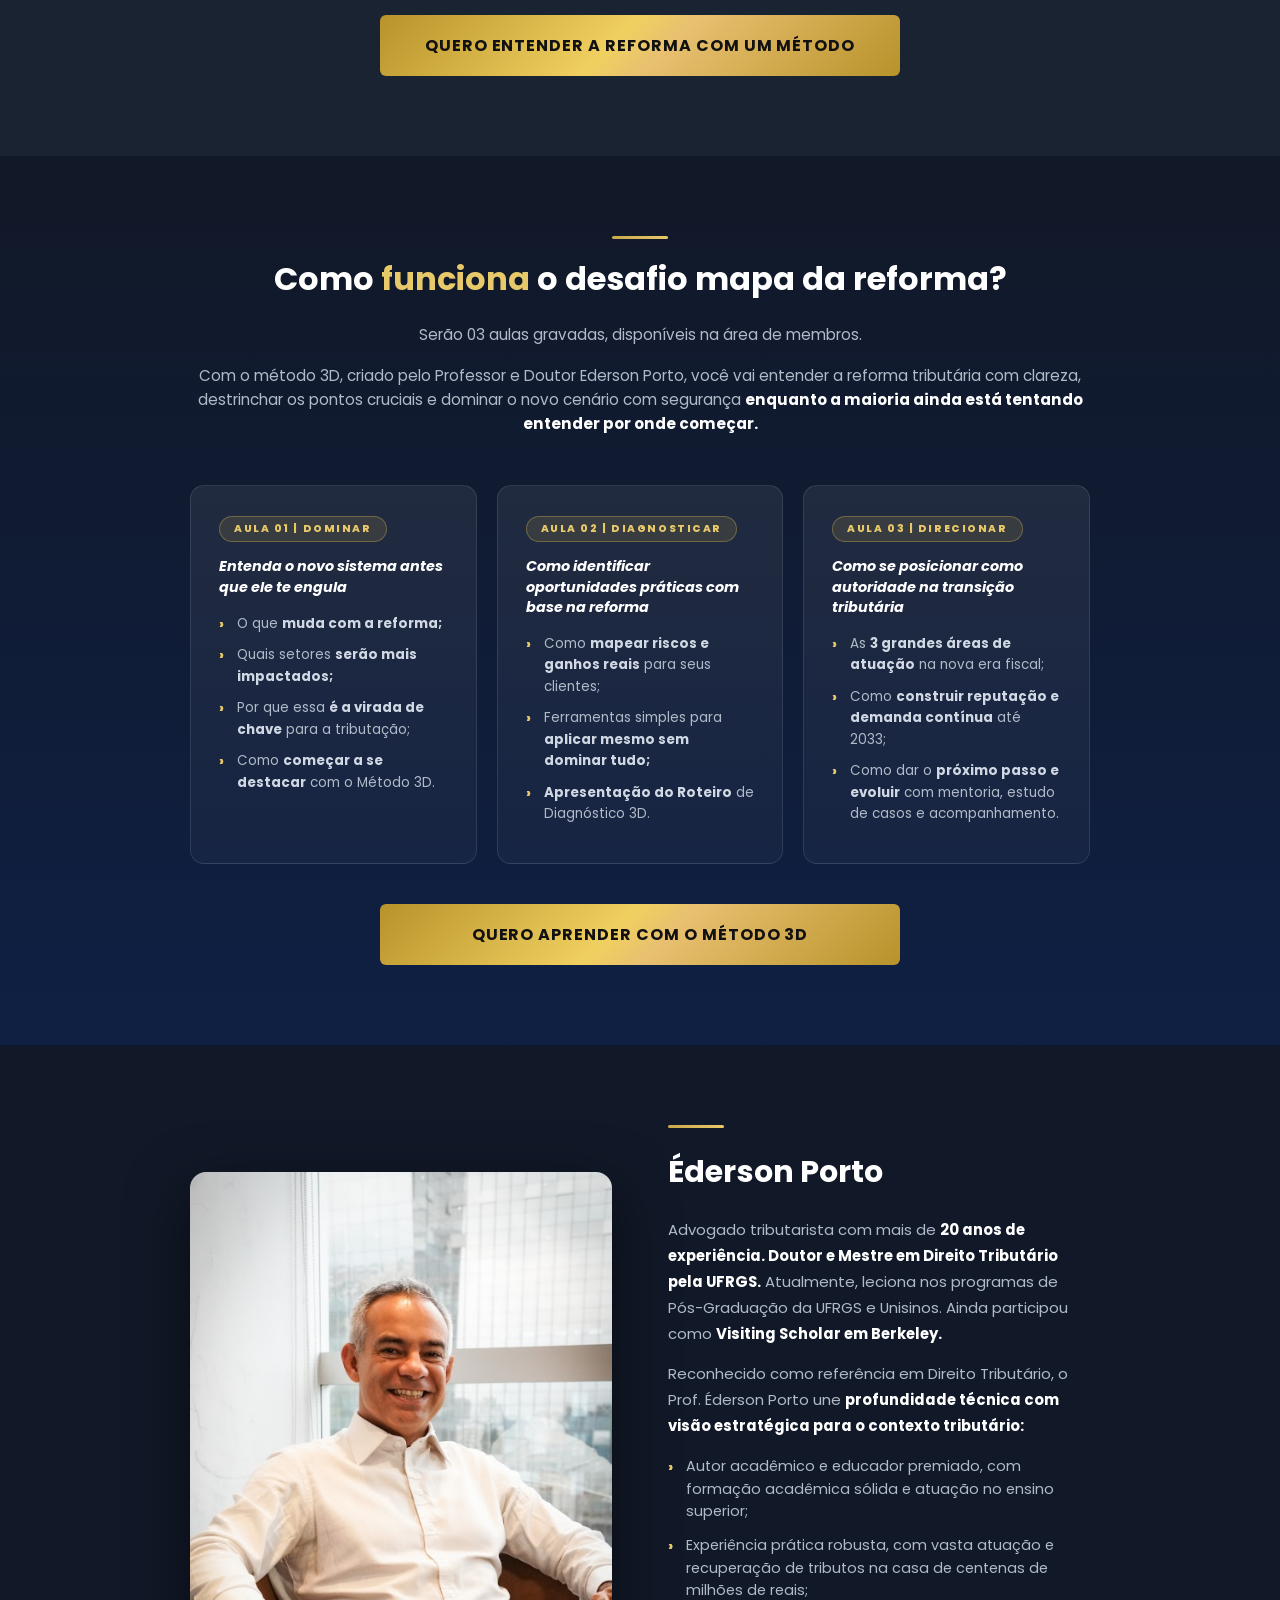
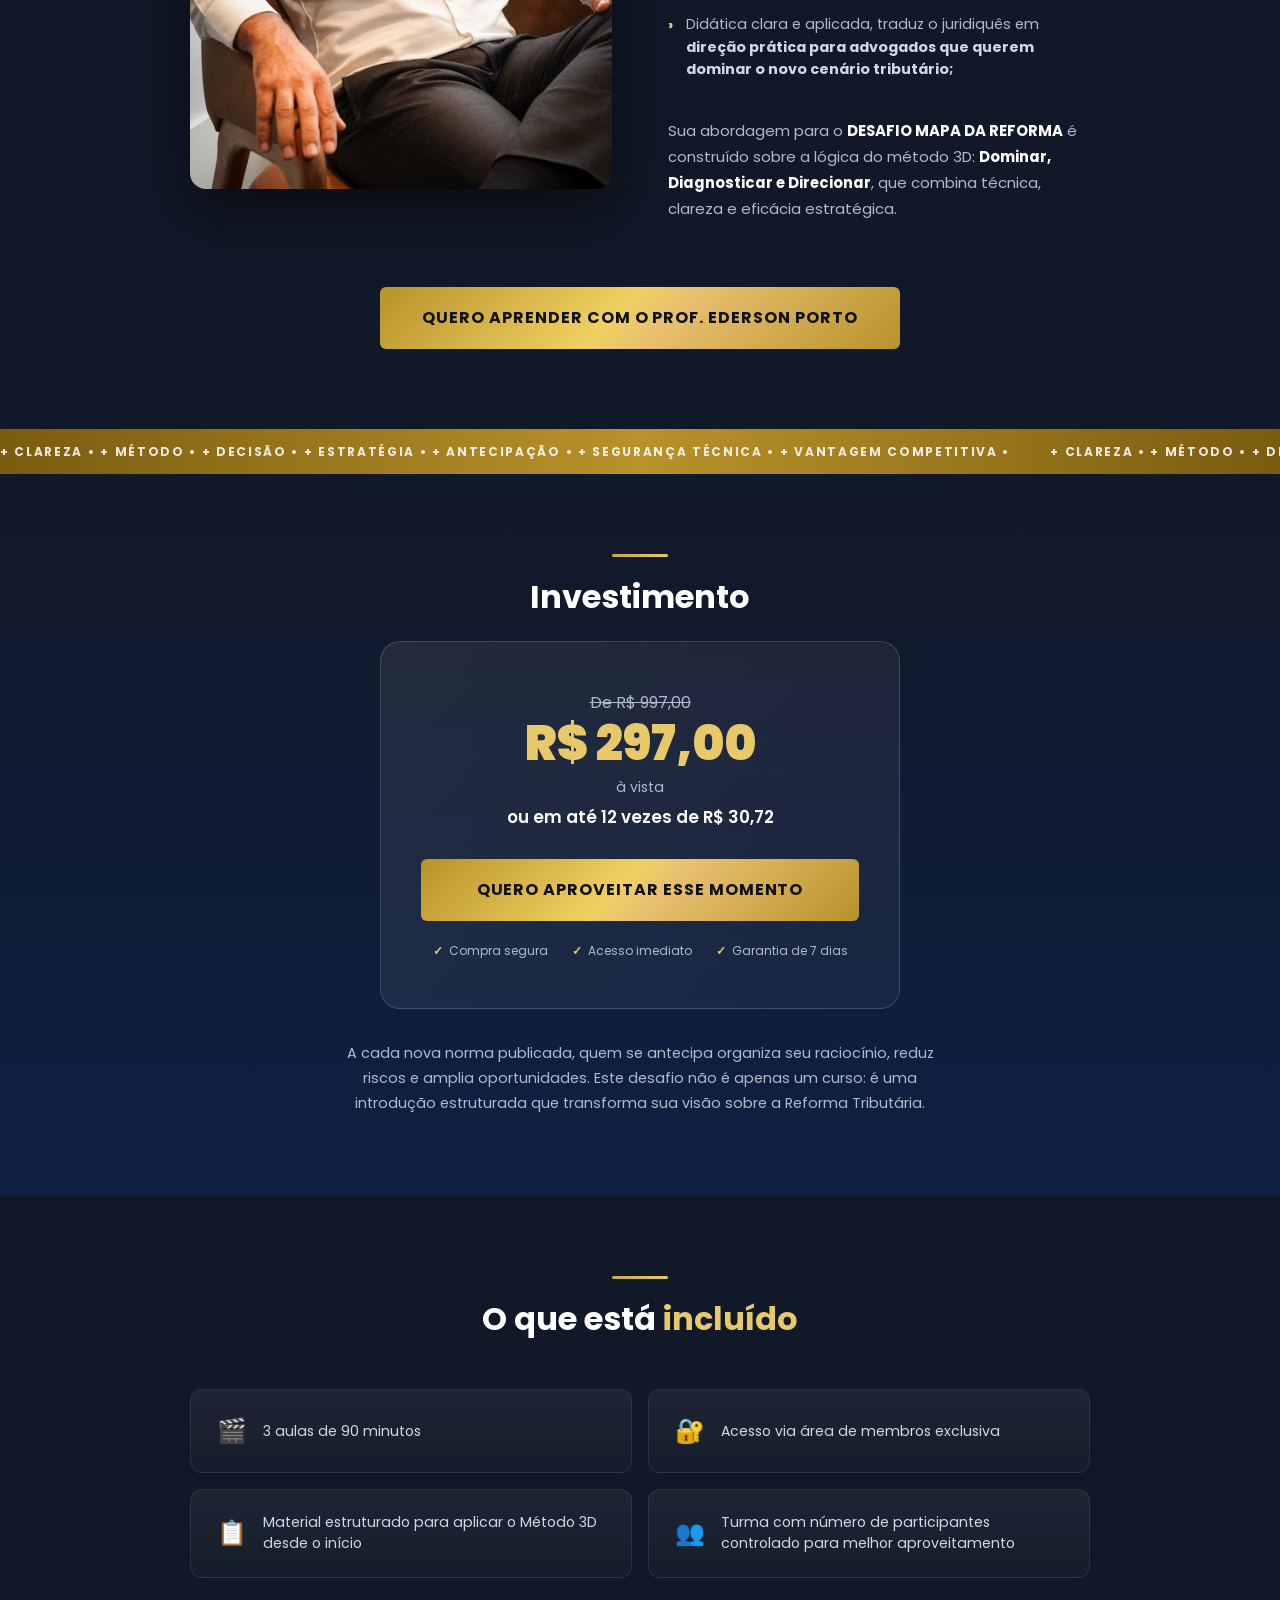
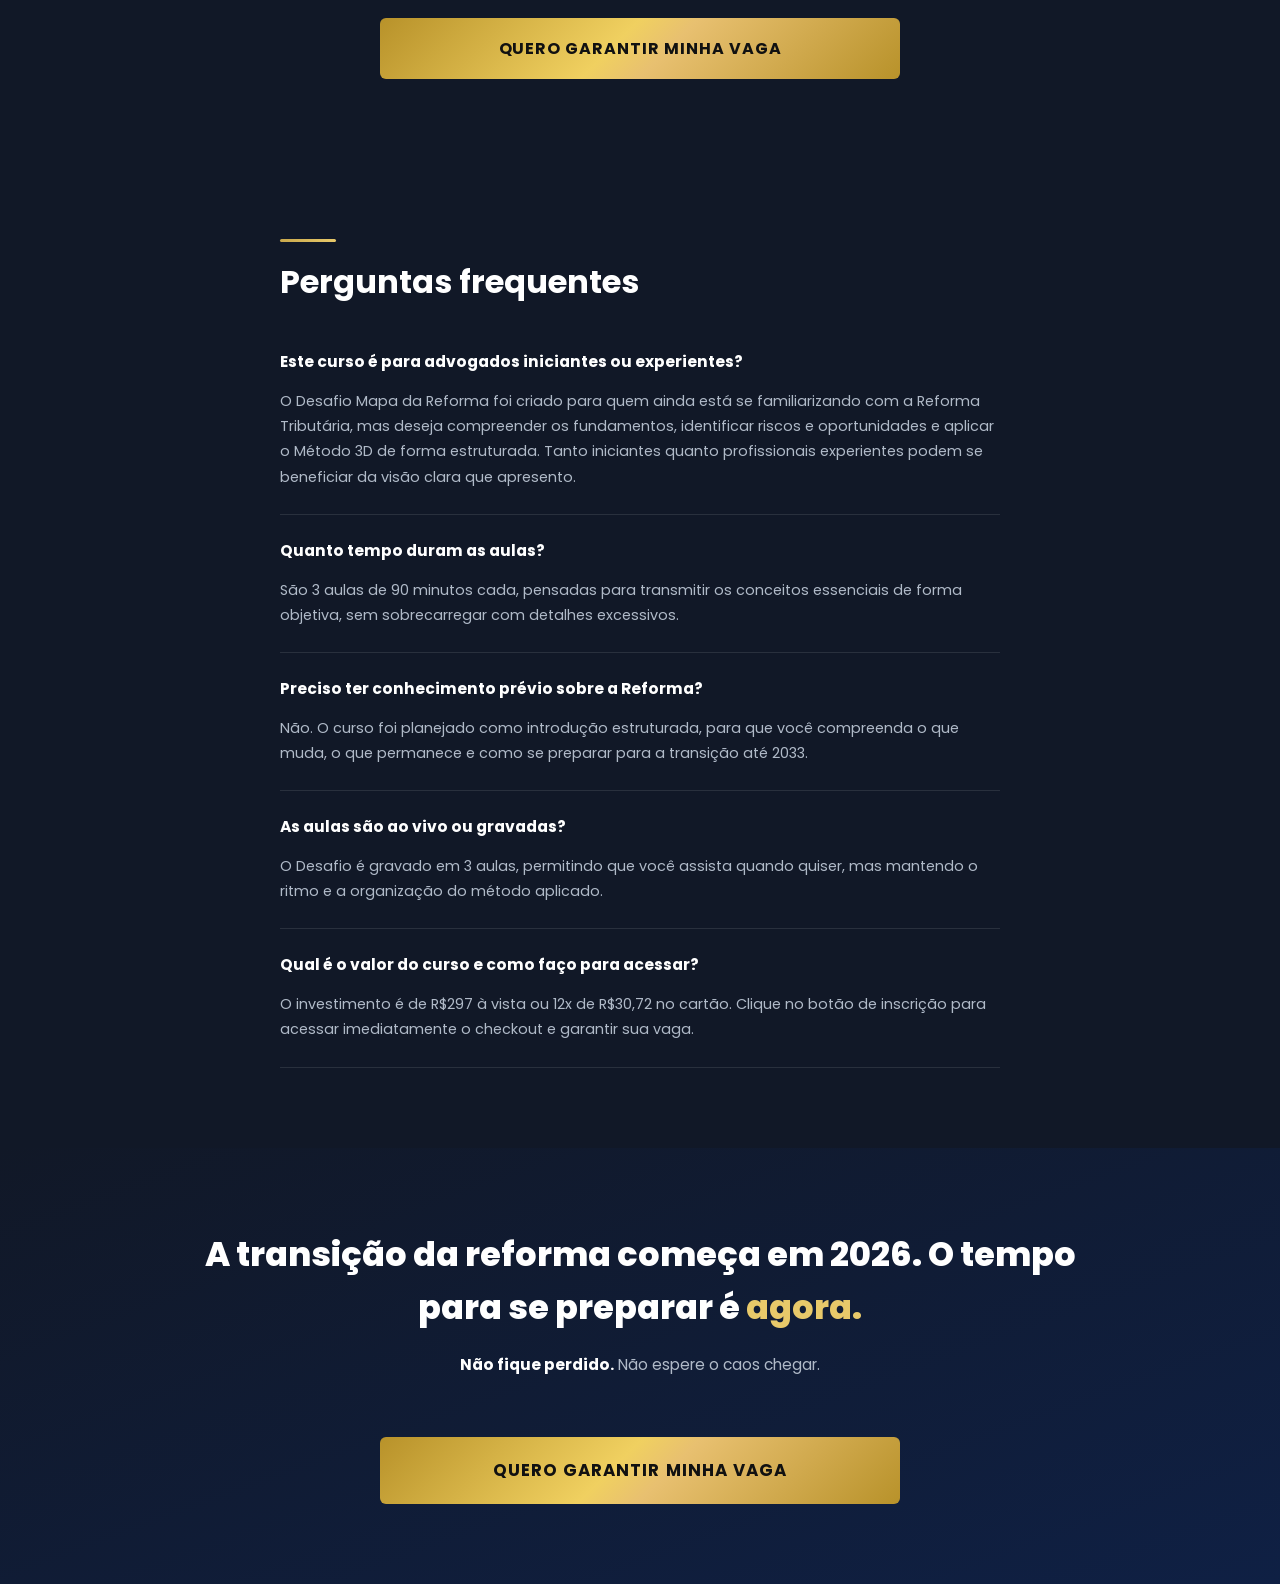
==== commit 1d0e02af: "fix: listas com strong — trocar display:flex por position:absolute no ::before para evitar colunas q" ====
--- a/index.html
+++ b/index.html
@@ -88,15 +88,15 @@
 
 /* Impactos do mercado */
 .impacto-list{list-style:none;margin:20px 0 32px;padding:0}
-.impacto-list li{display:flex;gap:14px;align-items:flex-start;font-size:.95rem;color:var(--gray);margin-bottom:14px;line-height:1.65}
-.impacto-list li::before{content:"→";color:var(--gold2);font-weight:900;flex-shrink:0;margin-top:2px}
+.impacto-list li{position:relative;padding-left:26px;font-size:.95rem;color:var(--gray);margin-bottom:14px;line-height:1.65}
+.impacto-list li::before{content:"→";color:var(--gold2);font-weight:900;position:absolute;left:0;top:2px}
 .impacto-list li strong{color:#fff}
 
 /* Benefícios */
 .benefit-list{list-style:none;margin:0 0 40px;padding:0}
-.benefit-list li{display:flex;gap:14px;align-items:flex-start;color:var(--gray);font-size:.95rem;margin-bottom:18px;line-height:1.7;padding-bottom:18px;border-bottom:1px solid rgba(255,255,255,.06)}
+.benefit-list li{position:relative;padding-left:26px;color:var(--gray);font-size:.95rem;margin-bottom:18px;line-height:1.7;padding-bottom:18px;border-bottom:1px solid rgba(255,255,255,.06)}
 .benefit-list li:last-child{border-bottom:none;margin-bottom:0;padding-bottom:0}
-.benefit-list li::before{content:"→";color:var(--gold2);font-weight:900;flex-shrink:0;margin-top:3px}
+.benefit-list li::before{content:"→";color:var(--gold2);font-weight:900;position:absolute;left:0;top:3px}
 .benefit-list li strong{color:#fff}
 
 /* Para quem */
@@ -112,8 +112,8 @@
 .aula-label{display:inline-block;background:rgba(201,168,76,.15);border:1px solid rgba(201,168,76,.4);color:var(--gold2);font-size:.65rem;font-weight:800;letter-spacing:.15em;text-transform:uppercase;padding:4px 14px;border-radius:100px;margin-bottom:14px}
 .aula-card h3{font-size:.9rem;font-weight:700;color:#fff;margin-bottom:16px;line-height:1.4;font-style:italic}
 .aula-card ul{list-style:none;padding:0}
-.aula-card ul li{font-size:.84rem;color:var(--gray);line-height:1.6;margin-bottom:10px;display:flex;gap:10px;align-items:flex-start}
-.aula-card ul li::before{content:"›";color:var(--gold2);font-weight:900;flex-shrink:0}
+.aula-card ul li{position:relative;padding-left:18px;font-size:.84rem;color:var(--gray);line-height:1.6;margin-bottom:10px}
+.aula-card ul li::before{content:"›";color:var(--gold2);font-weight:900;position:absolute;left:0;top:1px}
 .aula-card ul li strong{color:var(--gray2)}
 
 /* Quem é */
@@ -124,8 +124,8 @@
 .quem-content p{color:var(--gray);margin-bottom:14px;font-size:.93rem;line-height:1.75}
 .quem-content p strong{color:#fff}
 .quem-content ul{list-style:none;margin:16px 0 0;padding:0}
-.quem-content ul li{display:flex;gap:10px;align-items:flex-start;color:var(--gray);font-size:.9rem;margin-bottom:12px;line-height:1.55}
-.quem-content ul li::before{content:"›";color:var(--gold2);font-weight:900;flex-shrink:0;margin-top:2px}
+.quem-content ul li{position:relative;padding-left:18px;color:var(--gray);font-size:.9rem;margin-bottom:12px;line-height:1.55}
+.quem-content ul li::before{content:"›";color:var(--gold2);font-weight:900;position:absolute;left:0;top:1px}
 .quem-content ul li strong{color:var(--gray2)}
 
 /* O que inclui */
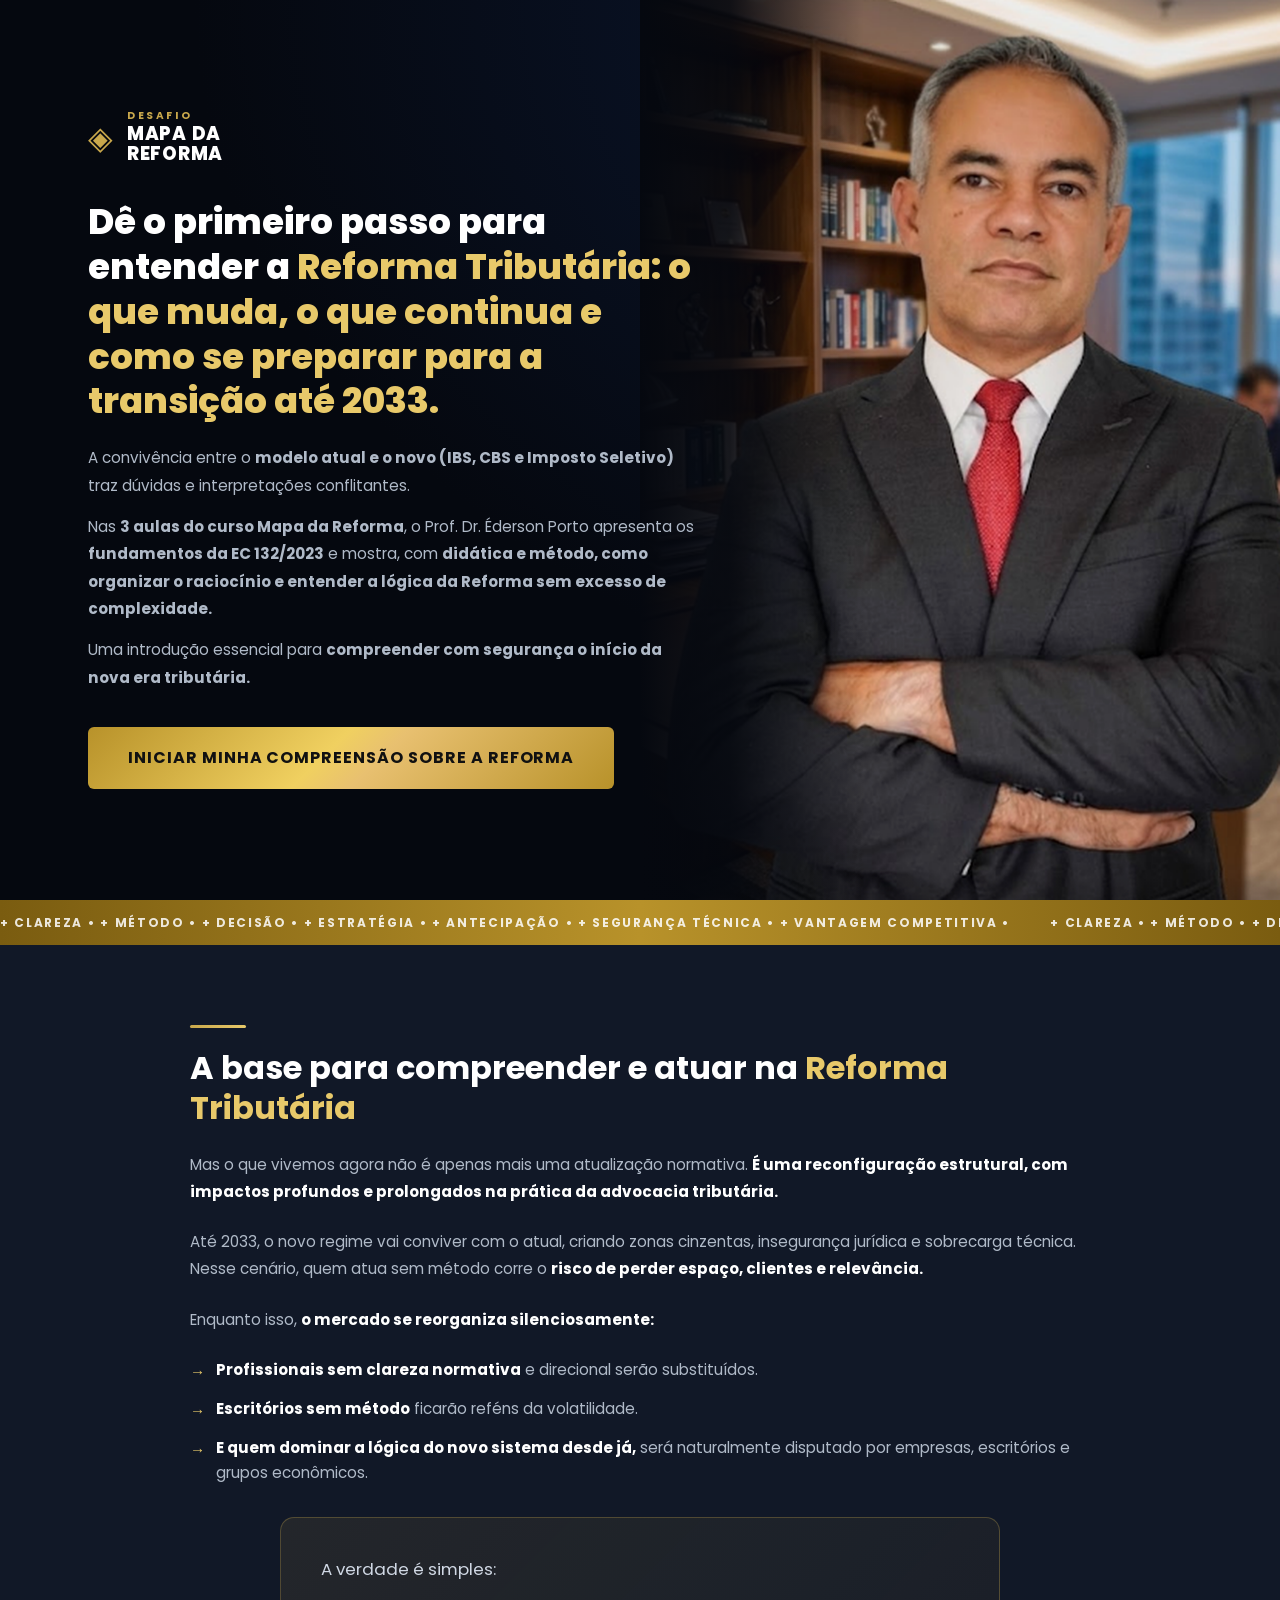
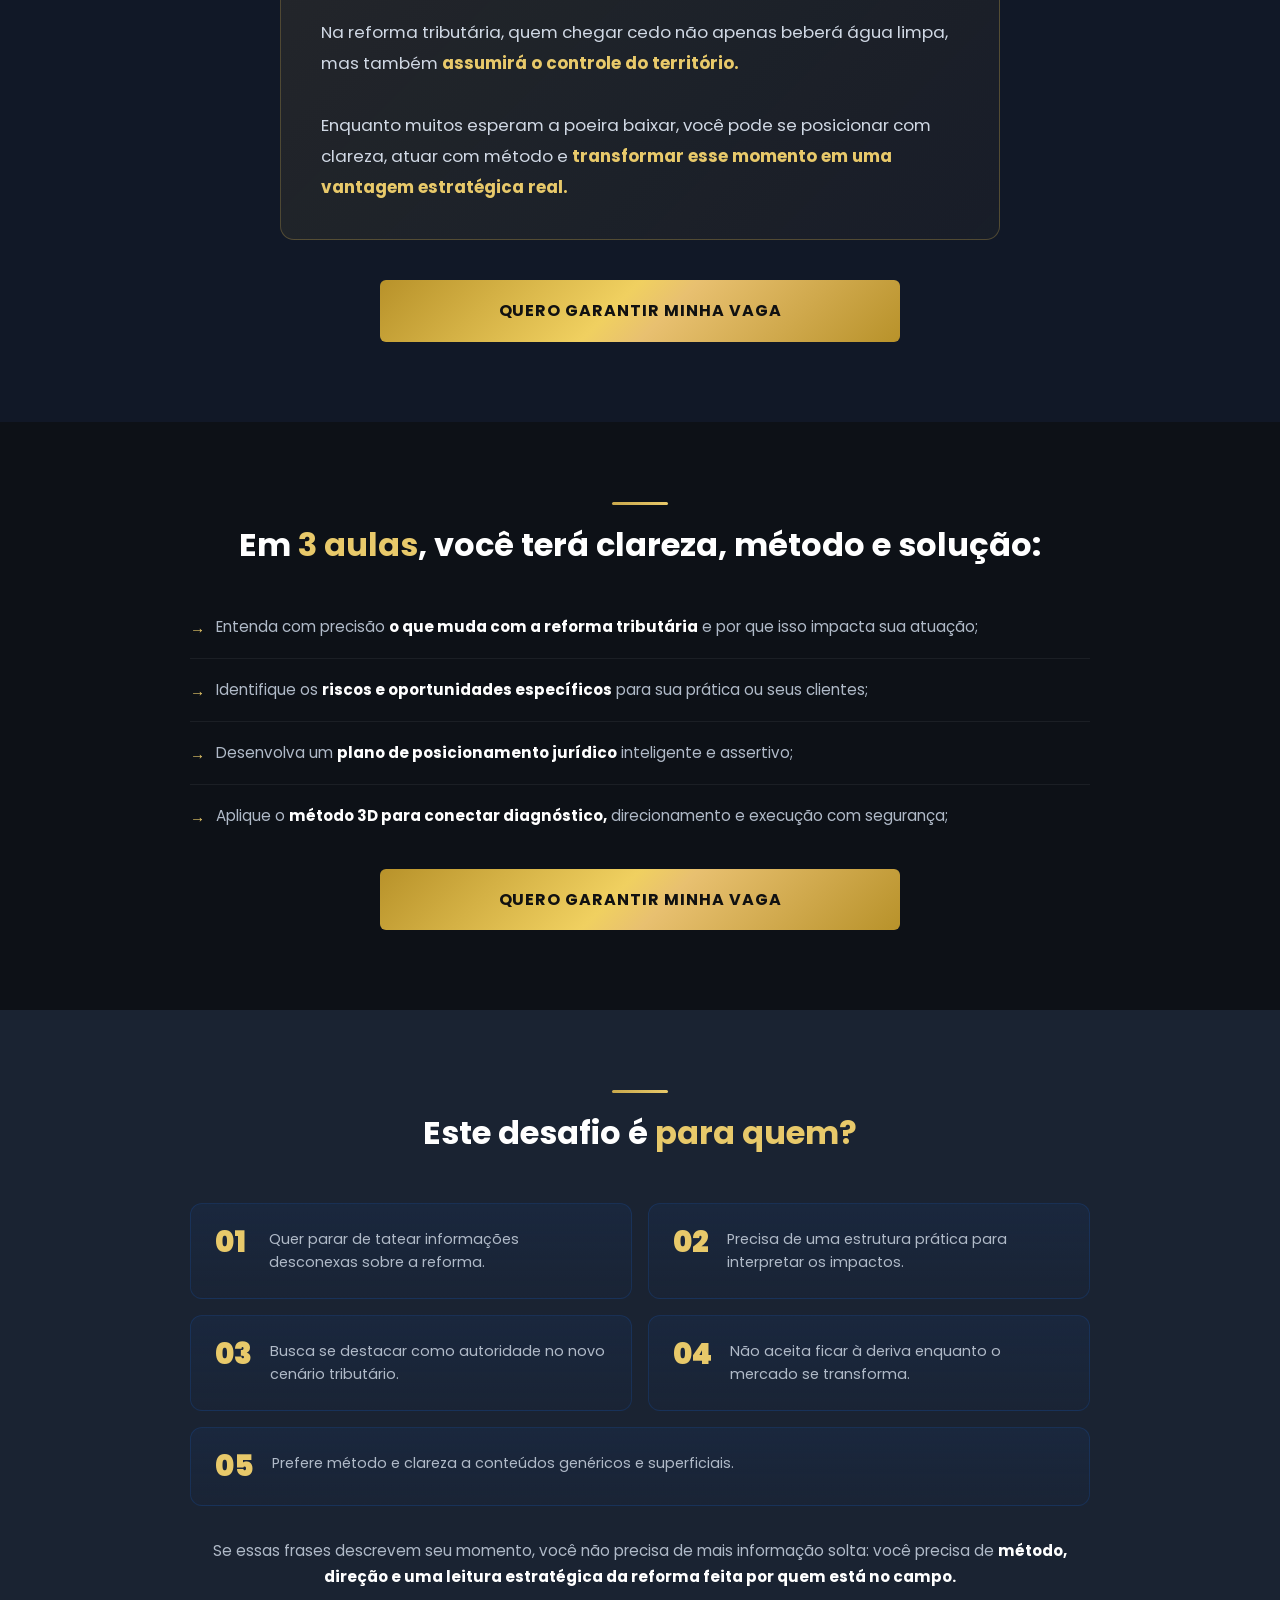
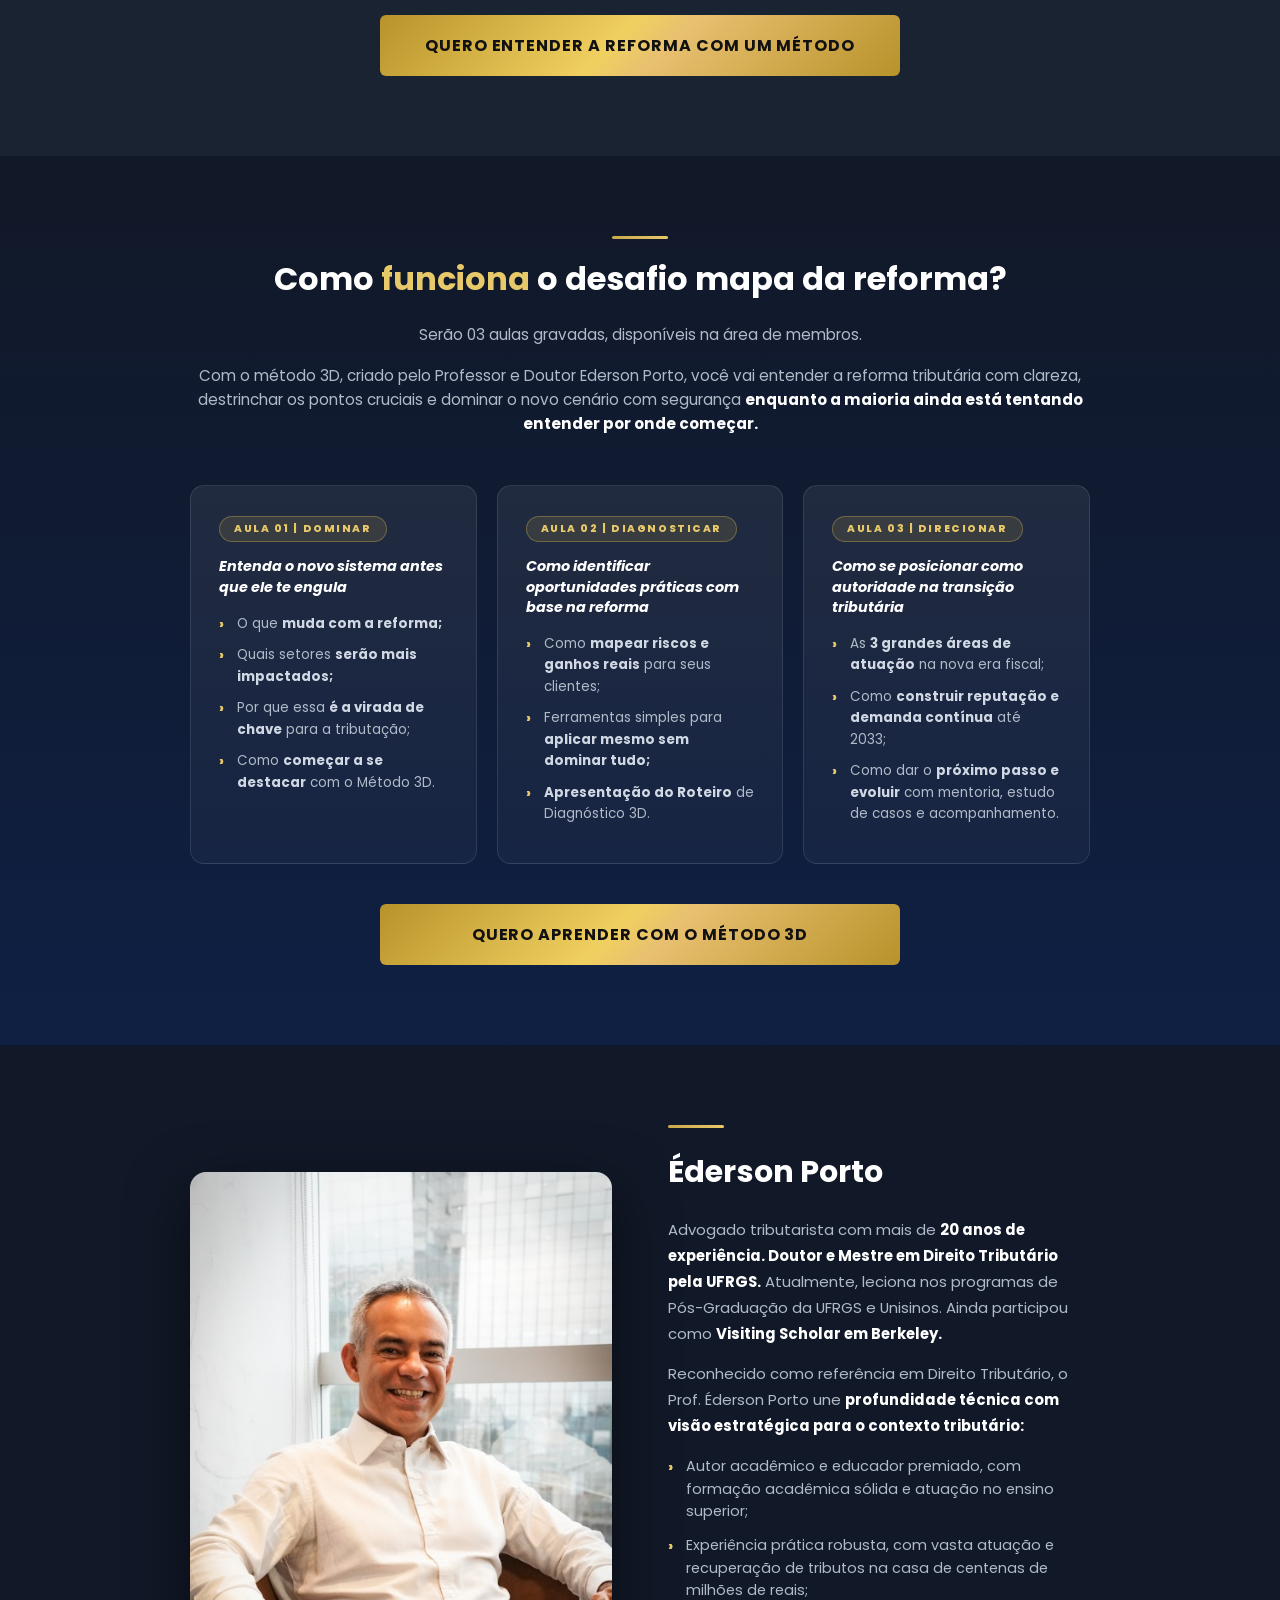
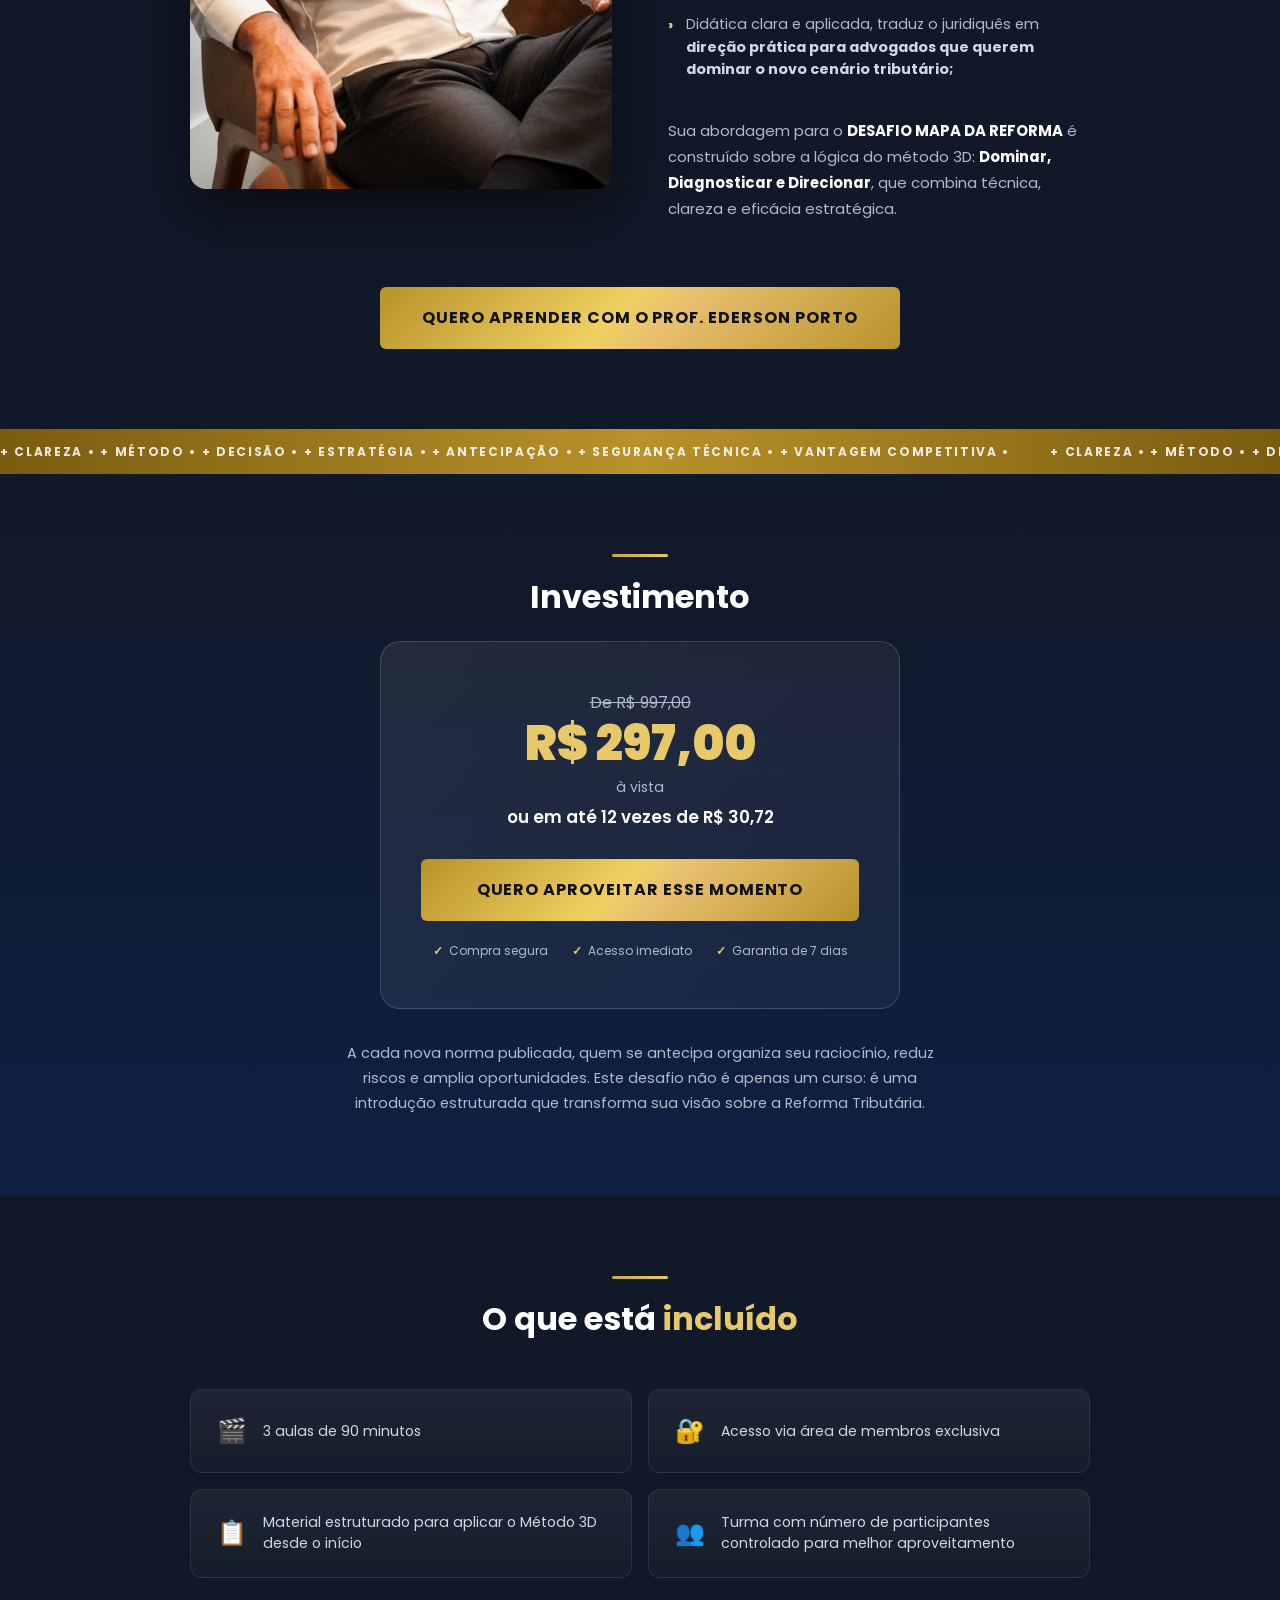
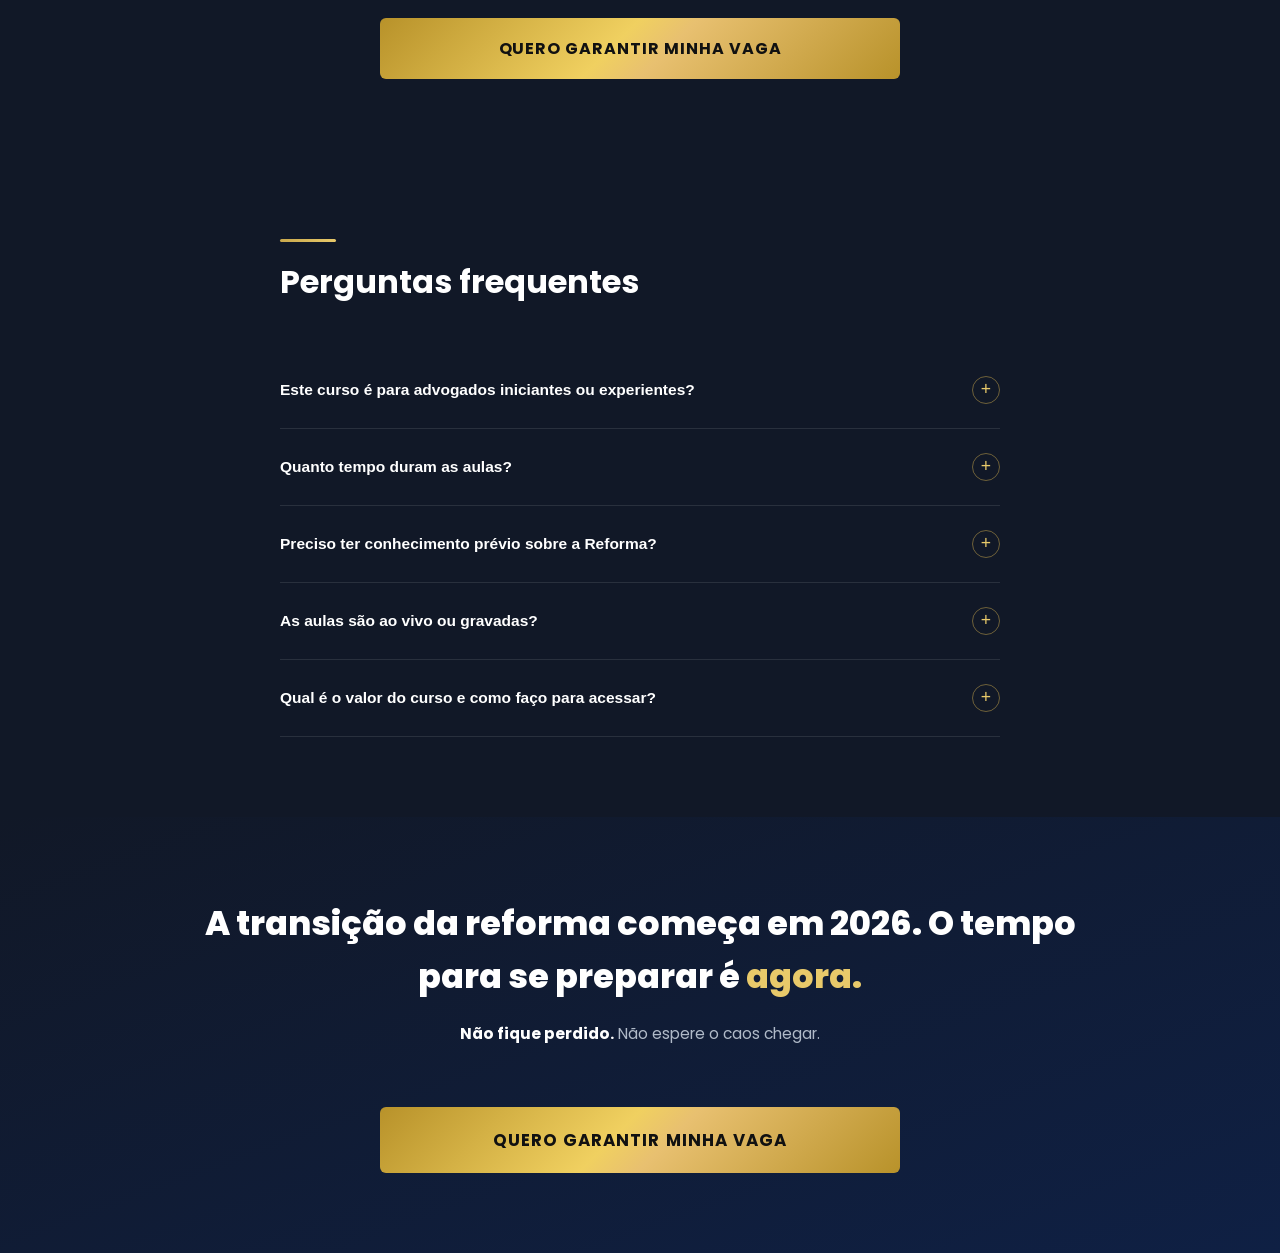
==== commit 50e4322f: "feat: FAQ accordion com + animado" ====
--- a/index.html
+++ b/index.html
@@ -144,10 +144,15 @@
 .selo{font-size:.75rem;color:var(--gray);display:flex;align-items:center;gap:6px}
 .selo::before{content:"✓";color:var(--gold2);font-weight:900}
 
-/* FAQ */
-.faq-item{border-bottom:1px solid rgba(255,255,255,.1);padding:24px 0}
-.faq-q{font-size:.97rem;font-weight:700;color:var(--white)}
-.faq-a{font-size:.9rem;color:var(--gray);margin-top:14px;line-height:1.75}
+/* FAQ Accordion */
+.faq-item{border-bottom:1px solid rgba(255,255,255,.1)}
+.faq-item:first-of-type{border-top:1px solid rgba(255,255,255,.1)}
+.faq-toggle{width:100%;background:none;border:none;cursor:pointer;display:flex;justify-content:space-between;align-items:center;gap:16px;padding:24px 0;text-align:left;color:var(--white)}
+.faq-q{font-size:.97rem;font-weight:700;color:var(--white);line-height:1.4}
+.faq-icon{flex-shrink:0;width:28px;height:28px;border-radius:50%;border:1.5px solid rgba(201,168,76,.5);display:flex;align-items:center;justify-content:center;color:var(--gold2);font-size:1.1rem;font-weight:300;line-height:1;transition:transform .25s,background .25s}
+.faq-item.open .faq-icon{transform:rotate(45deg);background:rgba(201,168,76,.12)}
+.faq-body{max-height:0;overflow:hidden;transition:max-height .35s ease,padding .25s}
+.faq-body-inner{font-size:.9rem;color:var(--gray);padding-bottom:22px;line-height:1.75}
 
 /* Final CTA */
 .final-cta{background:linear-gradient(160deg,var(--dark2) 0%,var(--navy) 100%);text-align:center;padding:80px 20px}
@@ -414,26 +419,48 @@
   <div class="container" style="max-width:720px">
     <div class="divider-left"></div>
     <h2 class="section-title">Perguntas frequentes</h2>
+    <br>
+
     <div class="faq-item">
-      <div class="faq-q">Este curso é para advogados iniciantes ou experientes?</div>
-      <div class="faq-a">O Desafio Mapa da Reforma foi criado para quem ainda está se familiarizando com a Reforma Tributária, mas deseja compreender os fundamentos, identificar riscos e oportunidades e aplicar o Método 3D de forma estruturada. Tanto iniciantes quanto profissionais experientes podem se beneficiar da visão clara que apresento.</div>
-    </div>
+      <button class="faq-toggle" onclick="faqToggle(this)">
+        <span class="faq-q">Este curso é para advogados iniciantes ou experientes?</span>
+        <span class="faq-icon">+</span>
+      </button>
+      <div class="faq-body"><div class="faq-body-inner">O Desafio Mapa da Reforma foi criado para quem ainda está se familiarizando com a Reforma Tributária, mas deseja compreender os fundamentos, identificar riscos e oportunidades e aplicar o Método 3D de forma estruturada. Tanto iniciantes quanto profissionais experientes podem se beneficiar da visão clara que apresento.</div></div>
+    </div>
+
     <div class="faq-item">
-      <div class="faq-q">Quanto tempo duram as aulas?</div>
-      <div class="faq-a">São 3 aulas de 90 minutos cada, pensadas para transmitir os conceitos essenciais de forma objetiva, sem sobrecarregar com detalhes excessivos.</div>
-    </div>
+      <button class="faq-toggle" onclick="faqToggle(this)">
+        <span class="faq-q">Quanto tempo duram as aulas?</span>
+        <span class="faq-icon">+</span>
+      </button>
+      <div class="faq-body"><div class="faq-body-inner">São 3 aulas de 90 minutos cada, pensadas para transmitir os conceitos essenciais de forma objetiva, sem sobrecarregar com detalhes excessivos.</div></div>
+    </div>
+
     <div class="faq-item">
-      <div class="faq-q">Preciso ter conhecimento prévio sobre a Reforma?</div>
-      <div class="faq-a">Não. O curso foi planejado como introdução estruturada, para que você compreenda o que muda, o que permanece e como se preparar para a transição até 2033.</div>
-    </div>
+      <button class="faq-toggle" onclick="faqToggle(this)">
+        <span class="faq-q">Preciso ter conhecimento prévio sobre a Reforma?</span>
+        <span class="faq-icon">+</span>
+      </button>
+      <div class="faq-body"><div class="faq-body-inner">Não. O curso foi planejado como introdução estruturada, para que você compreenda o que muda, o que permanece e como se preparar para a transição até 2033.</div></div>
+    </div>
+
     <div class="faq-item">
-      <div class="faq-q">As aulas são ao vivo ou gravadas?</div>
-      <div class="faq-a">O Desafio é gravado em 3 aulas, permitindo que você assista quando quiser, mas mantendo o ritmo e a organização do método aplicado.</div>
-    </div>
+      <button class="faq-toggle" onclick="faqToggle(this)">
+        <span class="faq-q">As aulas são ao vivo ou gravadas?</span>
+        <span class="faq-icon">+</span>
+      </button>
+      <div class="faq-body"><div class="faq-body-inner">O Desafio é gravado em 3 aulas, permitindo que você assista quando quiser, mas mantendo o ritmo e a organização do método aplicado.</div></div>
+    </div>
+
     <div class="faq-item">
-      <div class="faq-q">Qual é o valor do curso e como faço para acessar?</div>
-      <div class="faq-a">O investimento é de R$297 à vista ou 12x de R$30,72 no cartão. Clique no botão de inscrição para acessar imediatamente o checkout e garantir sua vaga.</div>
-    </div>
+      <button class="faq-toggle" onclick="faqToggle(this)">
+        <span class="faq-q">Qual é o valor do curso e como faço para acessar?</span>
+        <span class="faq-icon">+</span>
+      </button>
+      <div class="faq-body"><div class="faq-body-inner">O investimento é de R$297 à vista ou 12x de R$30,72 no cartão. Clique no botão de inscrição para acessar imediatamente o checkout e garantir sua vaga.</div></div>
+    </div>
+
   </div>
 </section>
 
@@ -447,5 +474,20 @@
   </div>
 </section>
 
+<script>
+function faqToggle(btn){
+  var item=btn.parentElement;
+  var body=item.querySelector('.faq-body');
+  var isOpen=item.classList.contains('open');
+  document.querySelectorAll('.faq-item.open').forEach(function(el){
+    el.classList.remove('open');
+    el.querySelector('.faq-body').style.maxHeight='0';
+  });
+  if(!isOpen){
+    item.classList.add('open');
+    body.style.maxHeight=body.scrollHeight+'px';
+  }
+}
+</script>
 </body>
 </html>
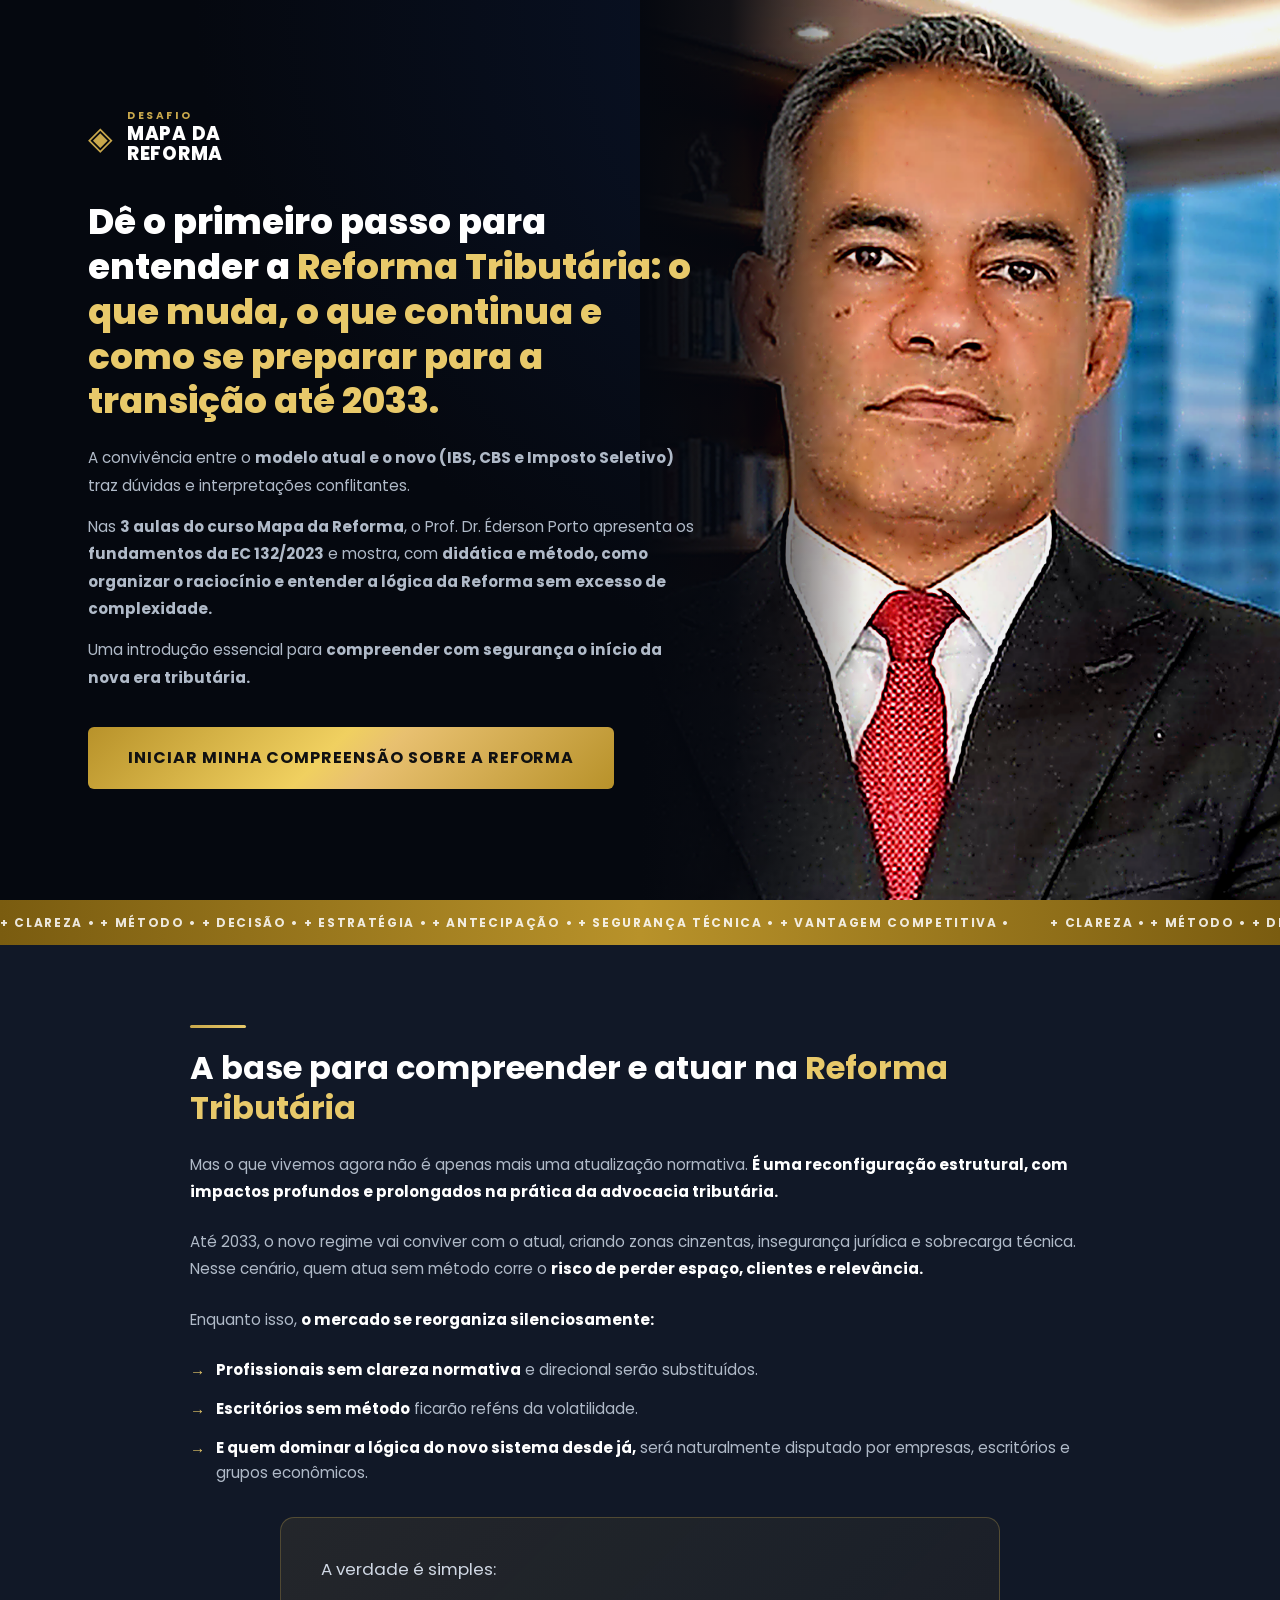
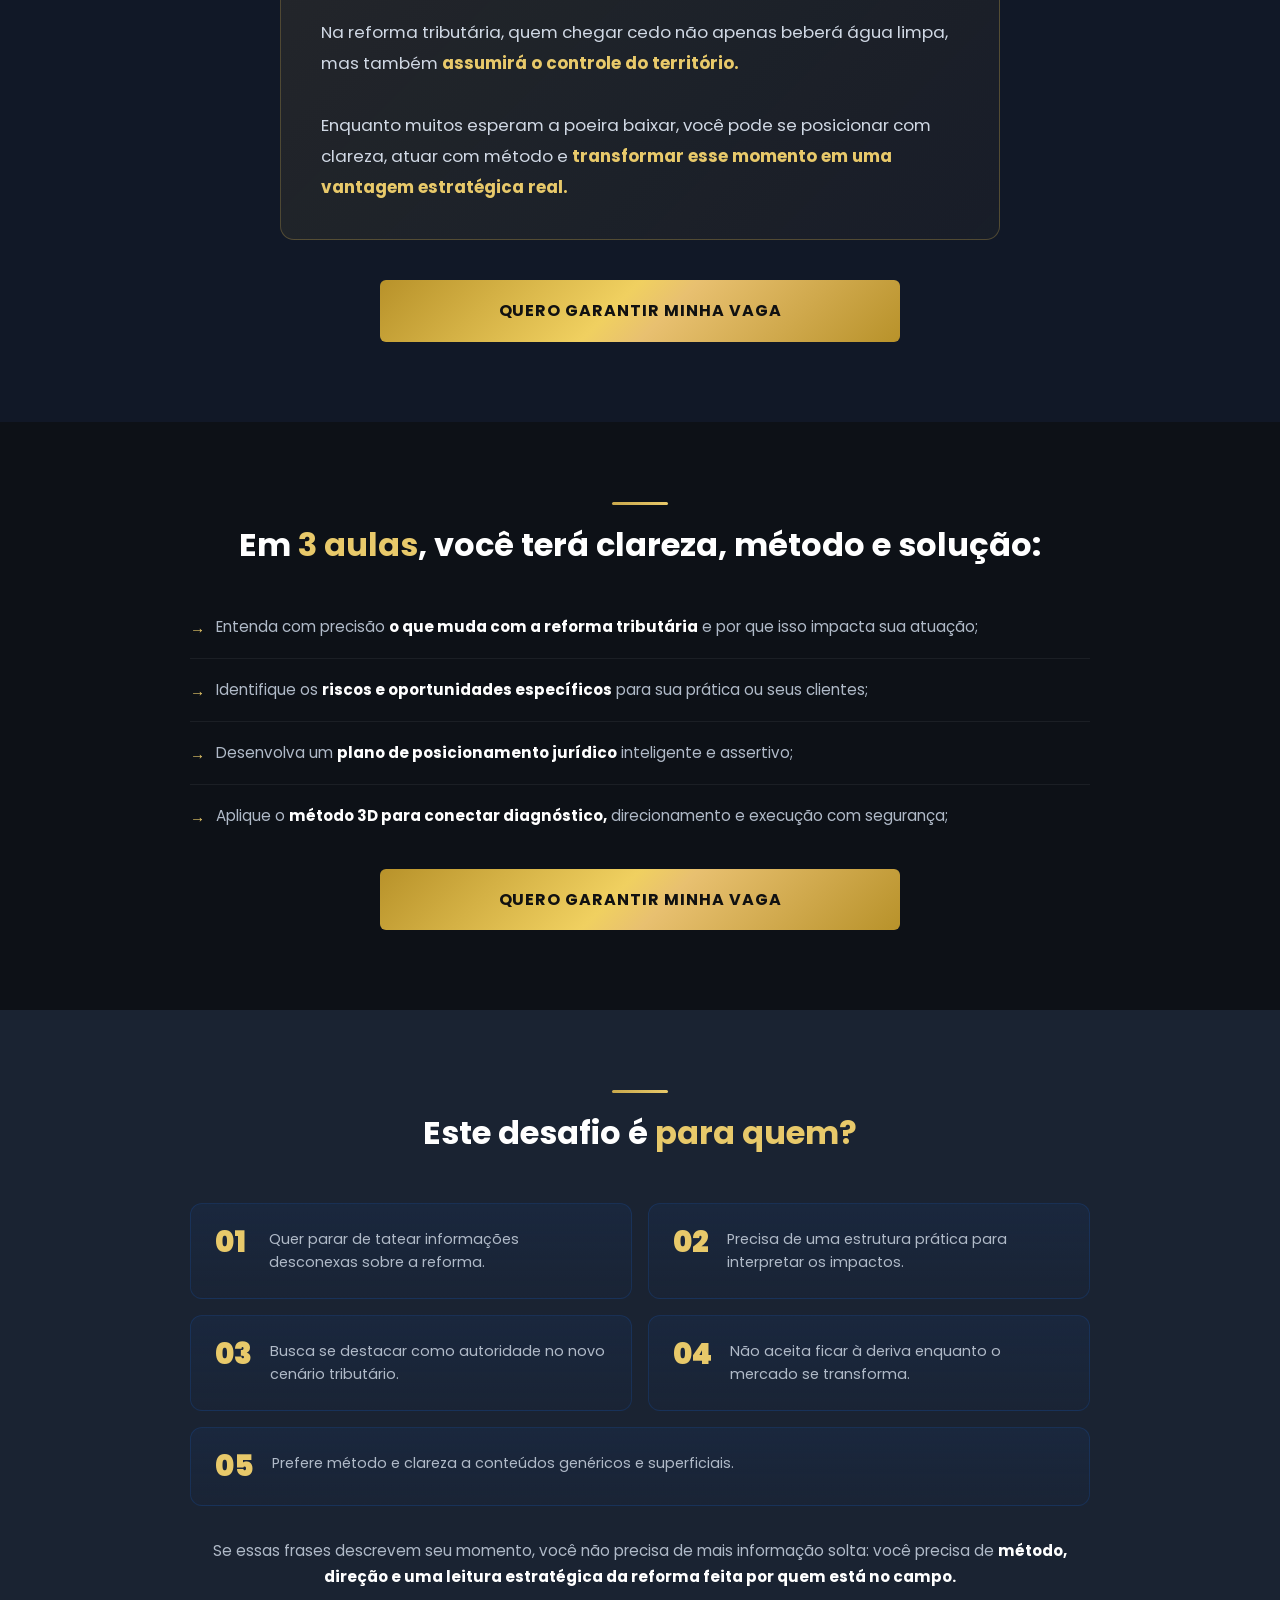
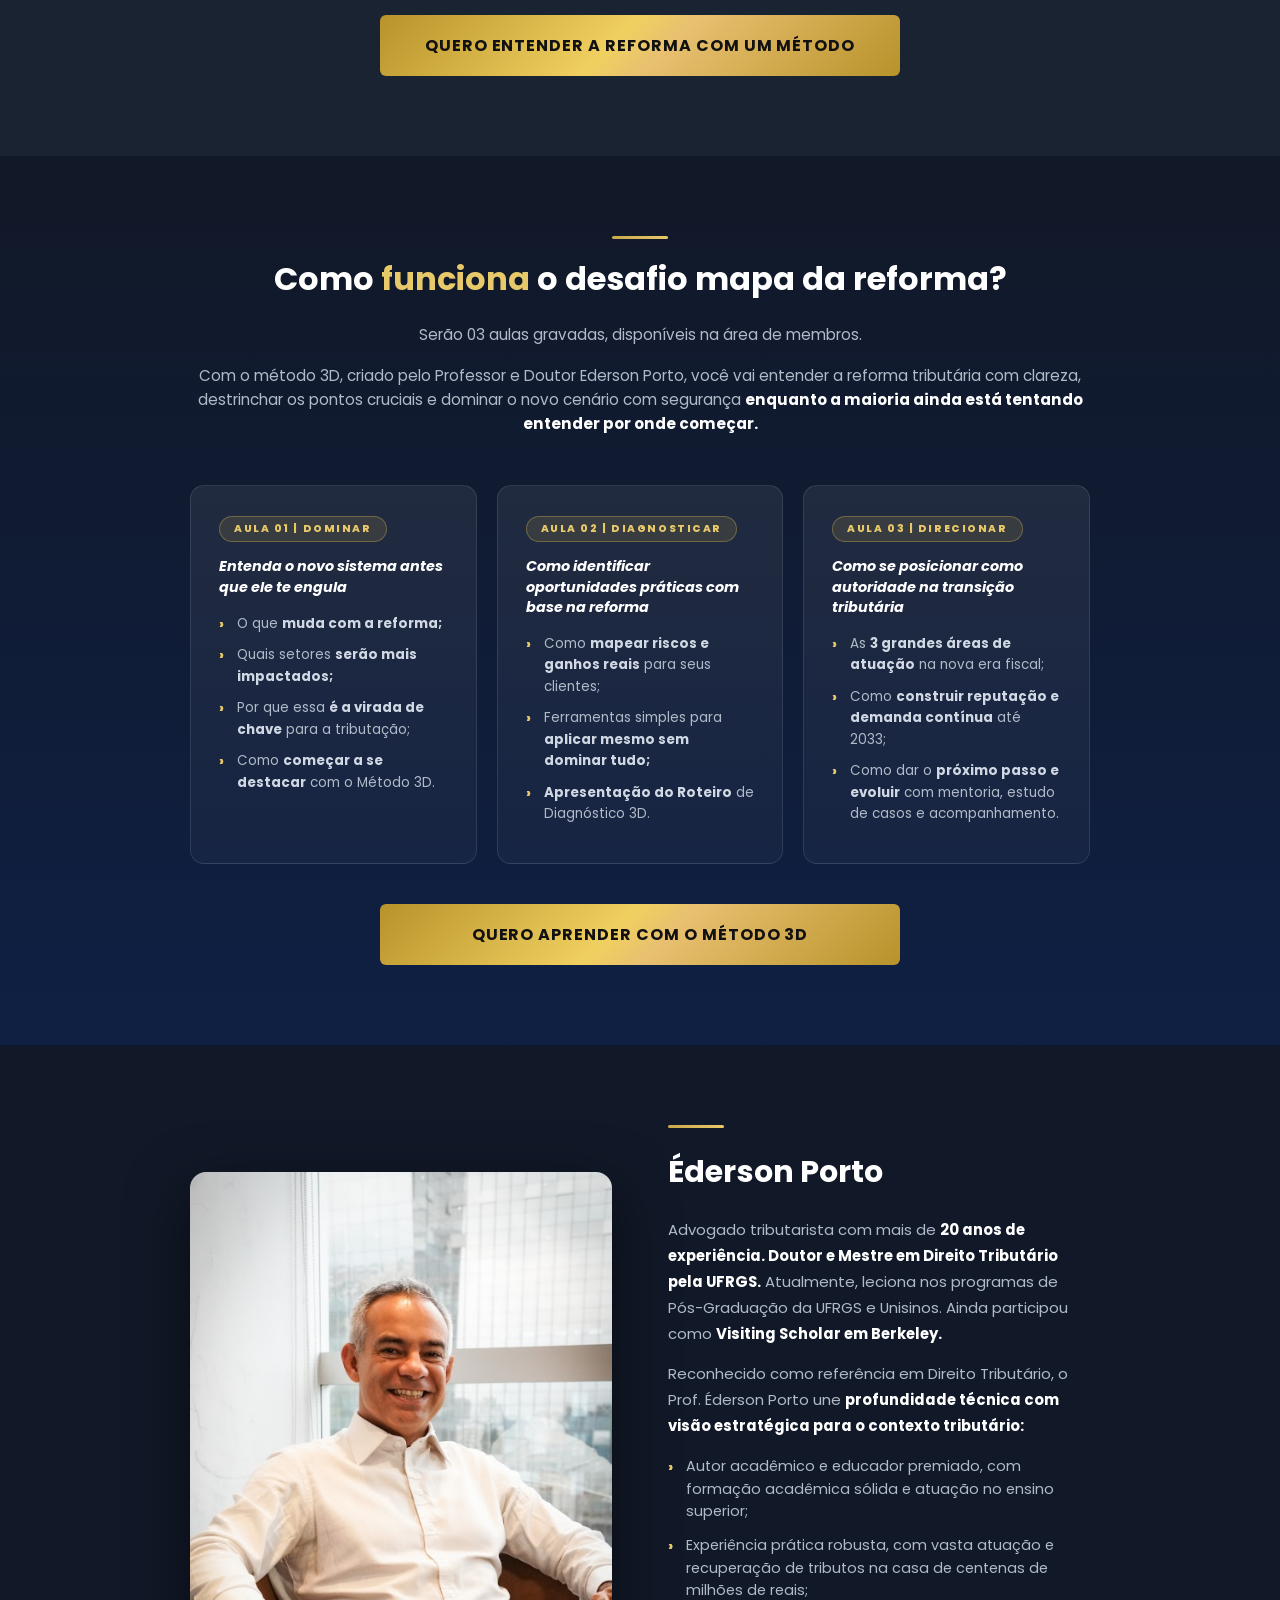
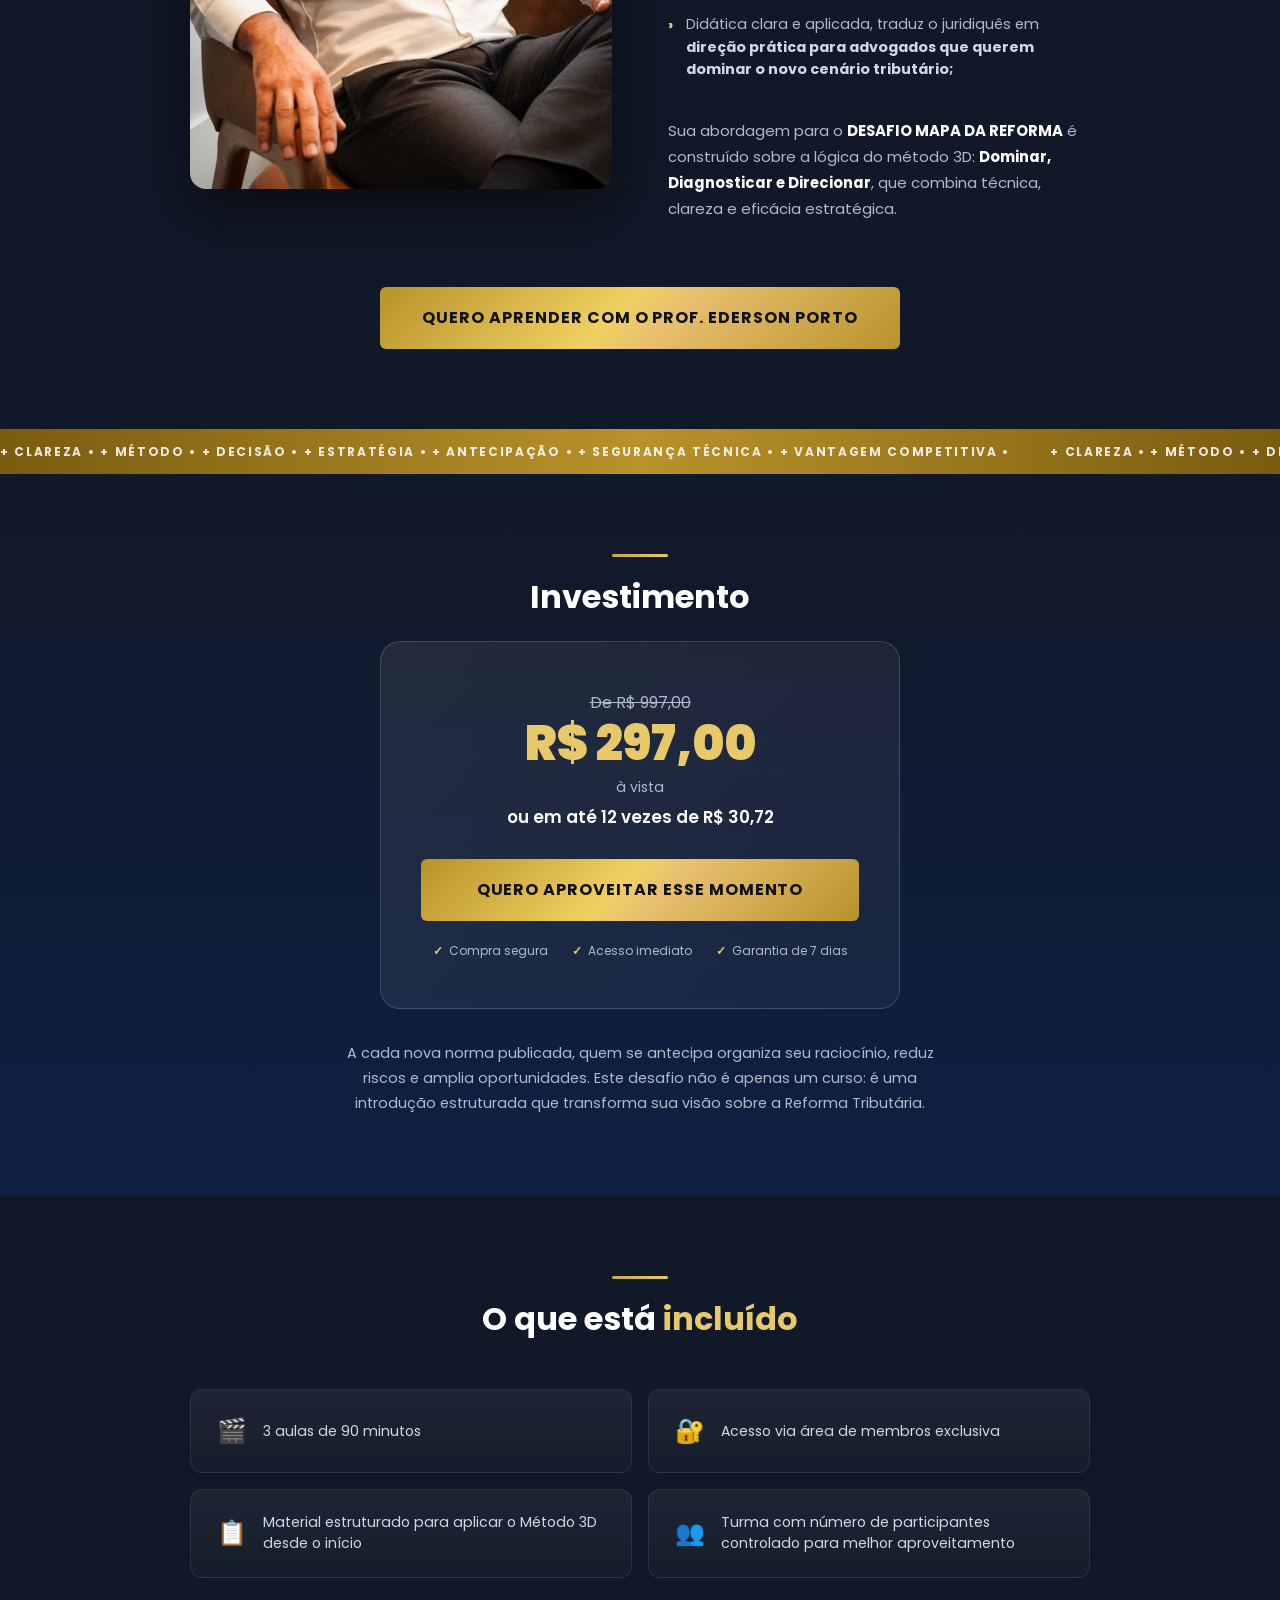
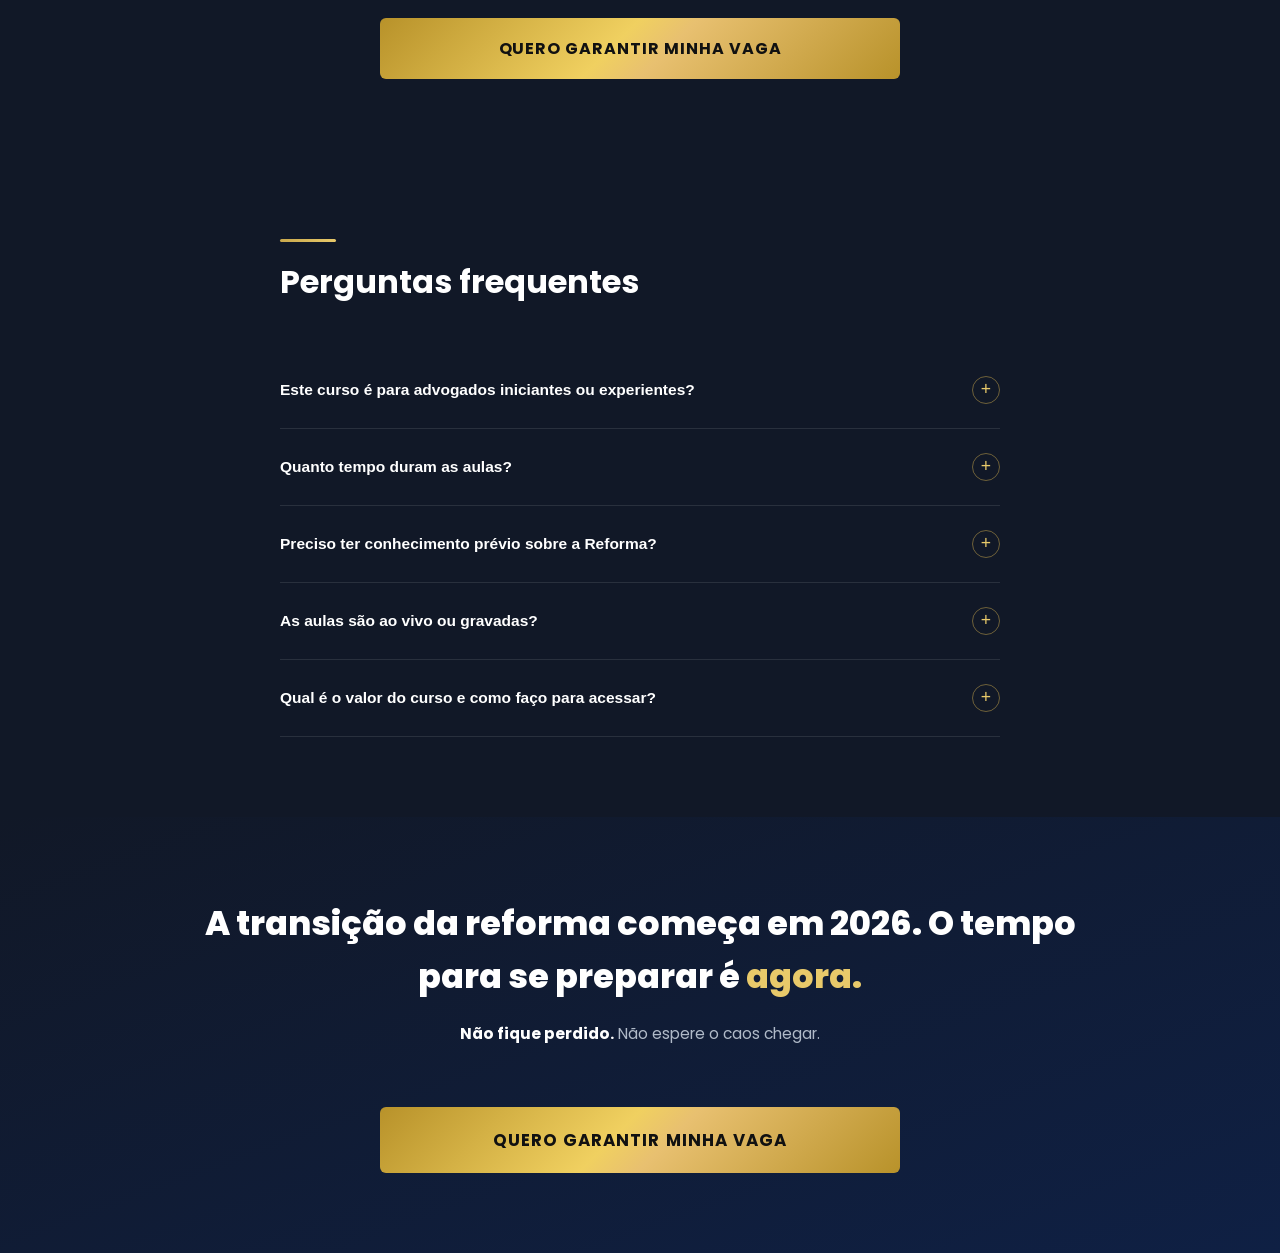
==== commit 41408286: "fix: nova foto profissional + ajuste object-position hero" ====
--- a/index.html
+++ b/index.html
@@ -43,7 +43,7 @@
 .hero-bg-gradient{position:absolute;inset:0;background:radial-gradient(ellipse at top right,rgba(15,32,68,.8) 0%,#05080f 60%);z-index:0;pointer-events:none}
 .hero-photo-desktop{display:none;position:absolute;right:0;top:0;width:50%;height:100%;z-index:0;overflow:hidden;pointer-events:none}
 .hero-photo-desktop::before{content:'';position:absolute;left:0;top:0;width:35%;height:100%;background:linear-gradient(to right,#05080f 0%,rgba(5,8,15,.9) 40%,transparent 100%);z-index:1}
-.hero-photo-desktop img{width:100%;height:100%;object-fit:cover;object-position:center top;opacity:.95;display:block}
+.hero-photo-desktop img{width:100%;height:100%;object-fit:cover;object-position:center 8%;opacity:.95;display:block}
 .hero-photo-mobile{display:block;position:absolute;left:0;top:0;width:100%;height:55vh;z-index:0;overflow:hidden;pointer-events:none}
 .hero-photo-mobile::after{content:'';position:absolute;left:0;right:0;bottom:0;height:85%;background:linear-gradient(to top,rgba(5,8,15,1) 0%,rgba(5,8,15,.95) 25%,rgba(5,8,15,.6) 55%,rgba(5,8,15,0) 100%);z-index:10}
 .hero-photo-mobile img{width:100%;height:100%;object-fit:cover;object-position:center 30%;opacity:.9;display:block}
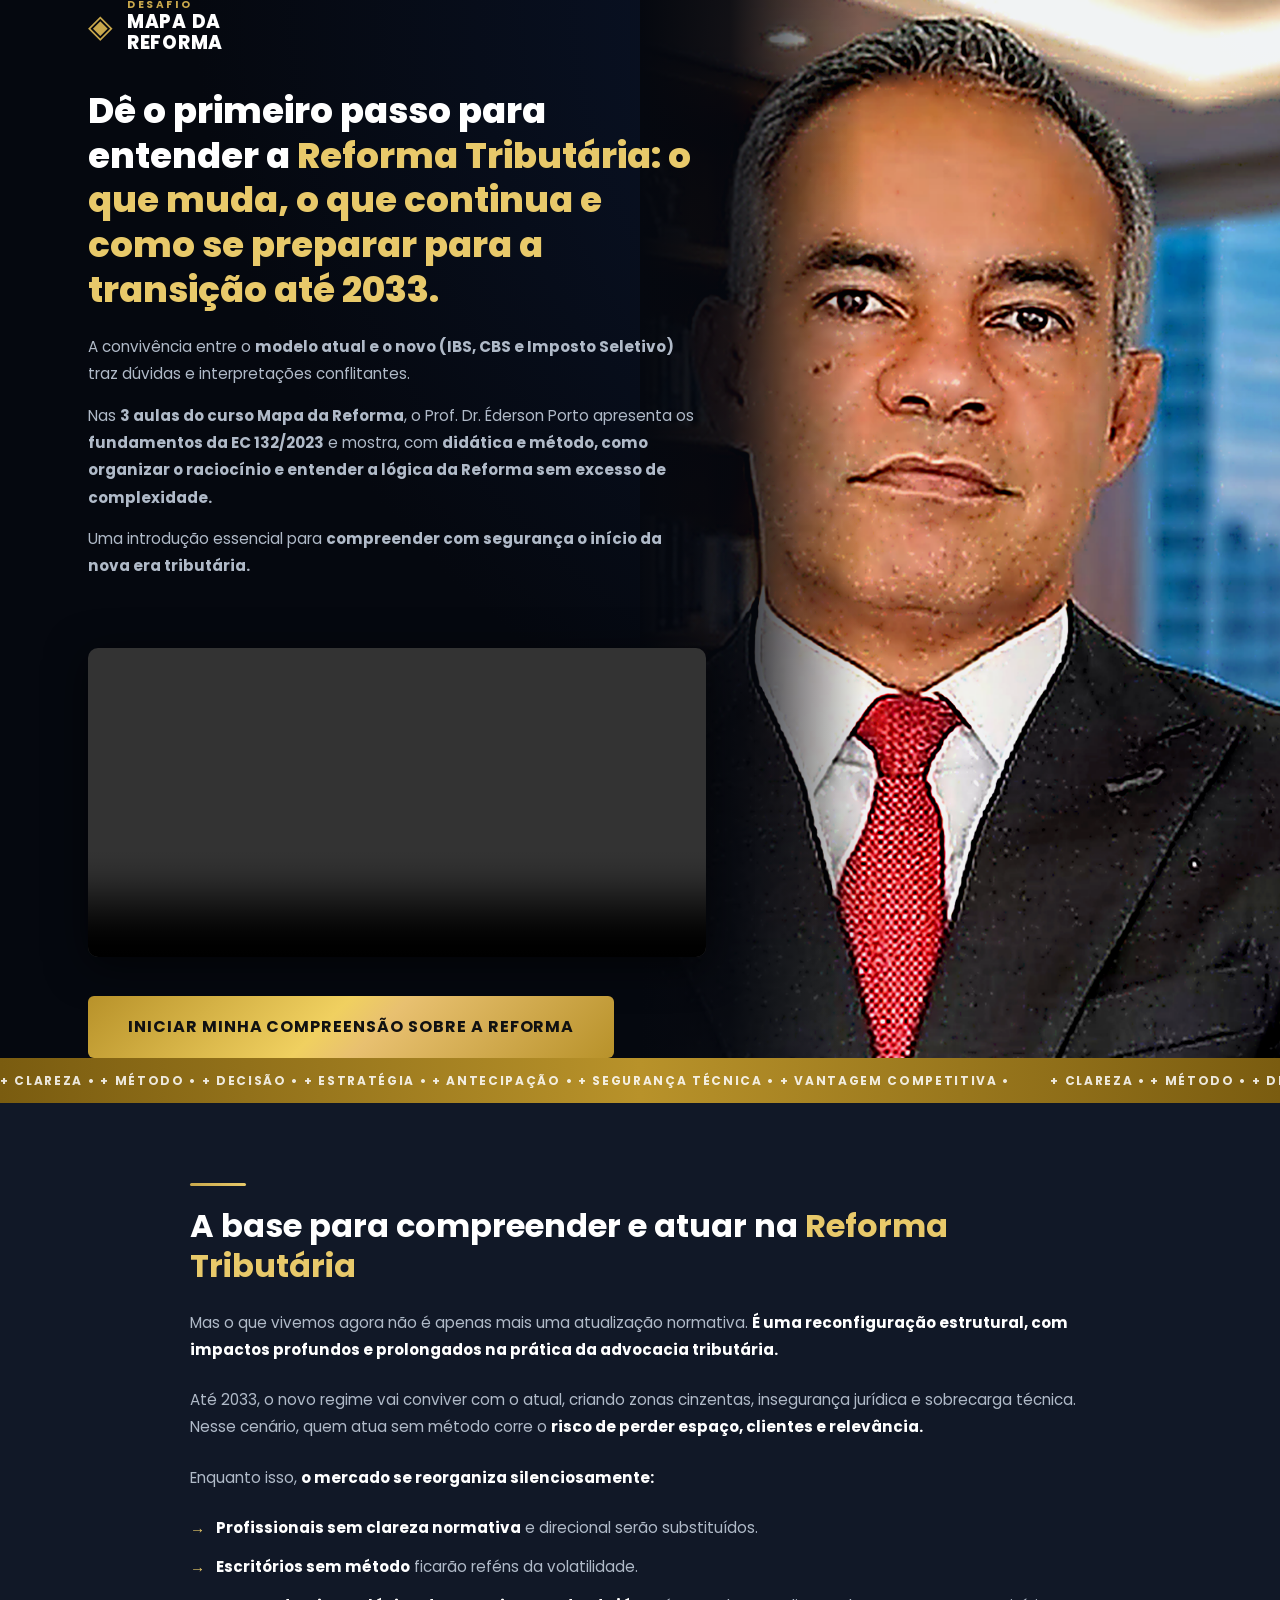
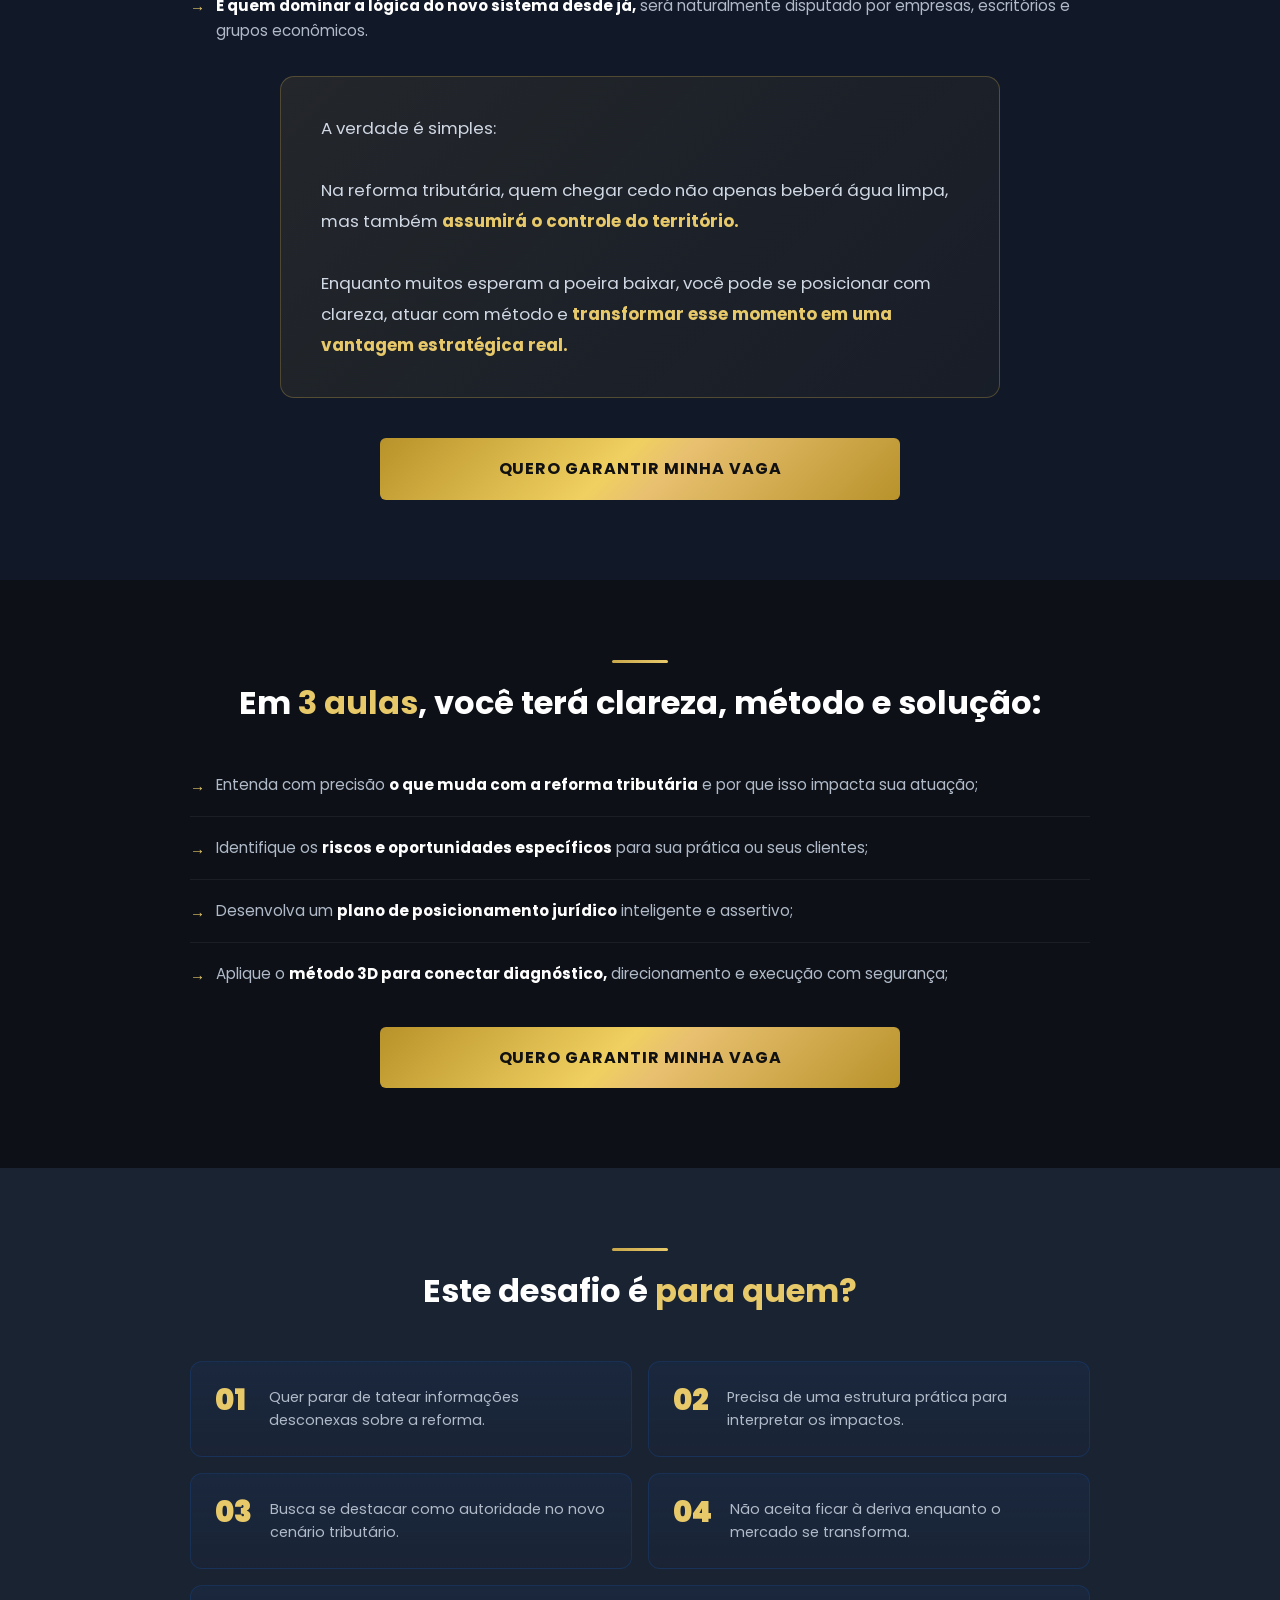
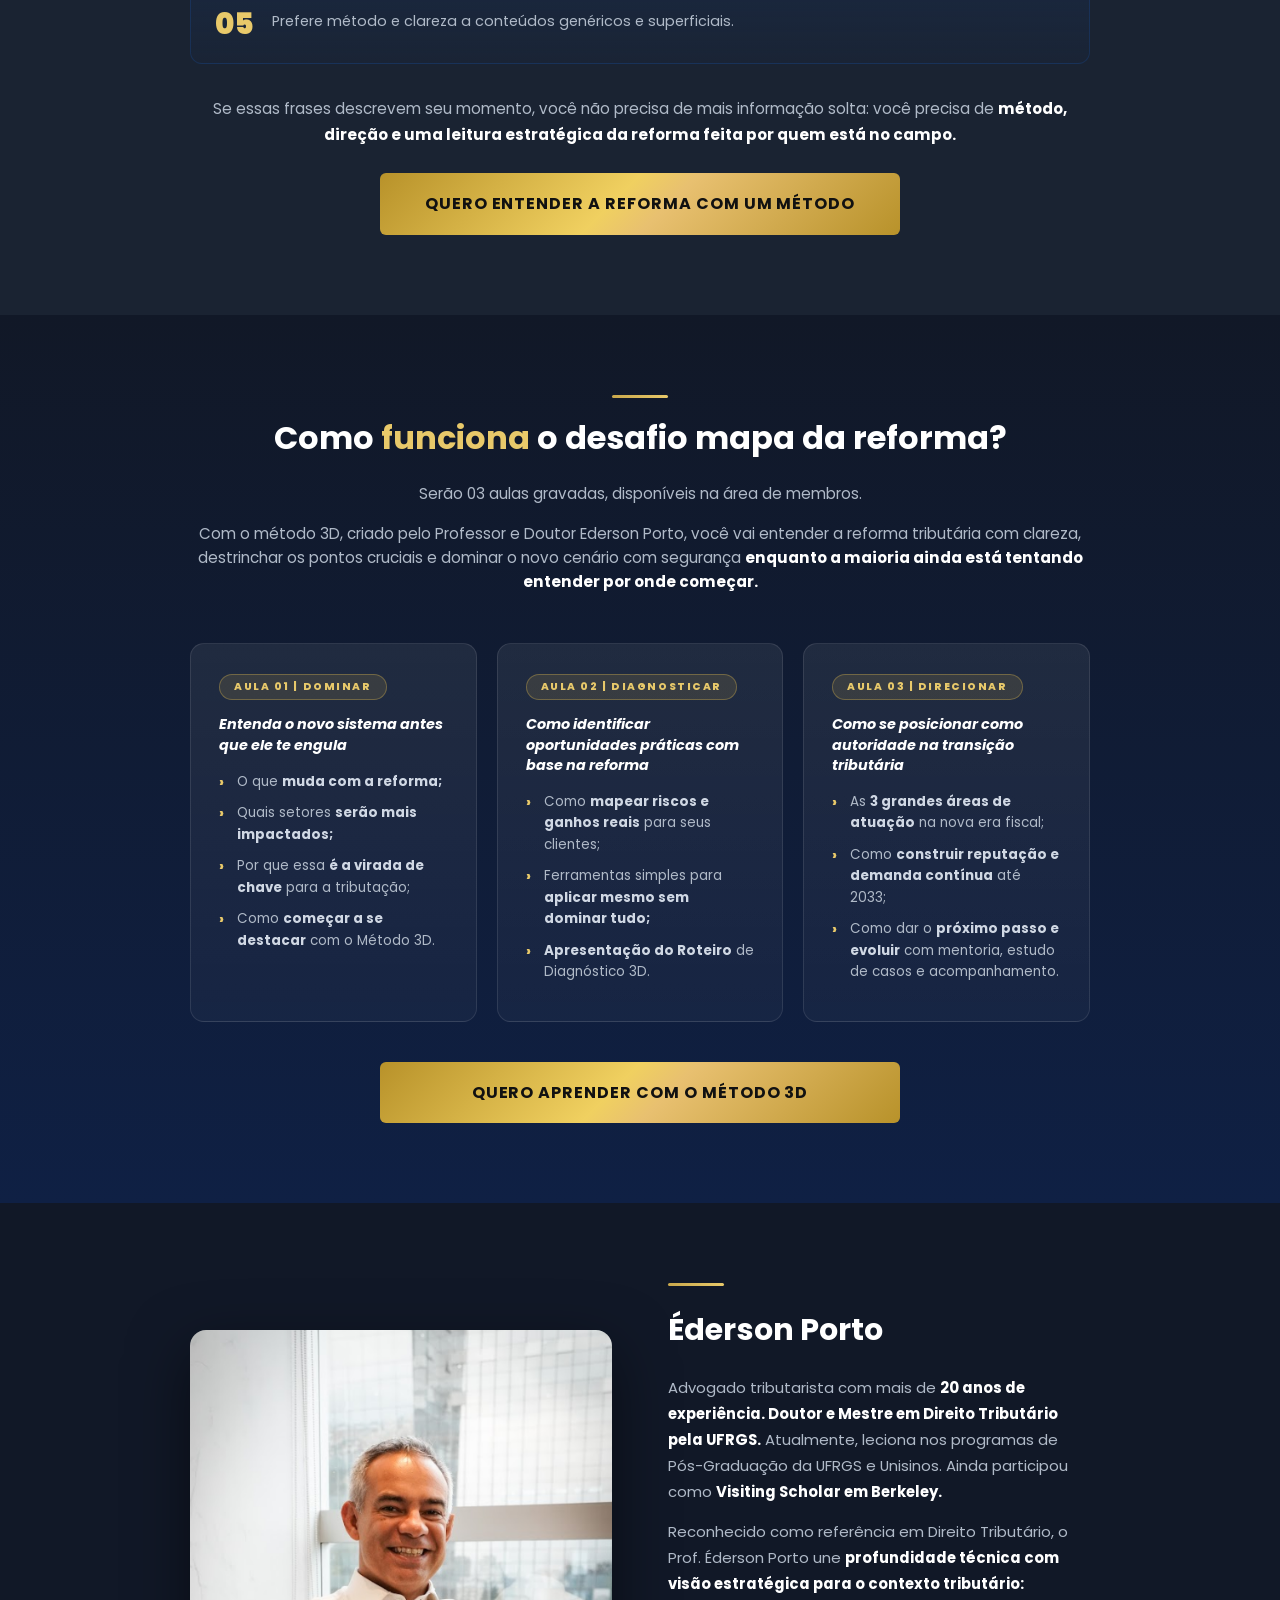
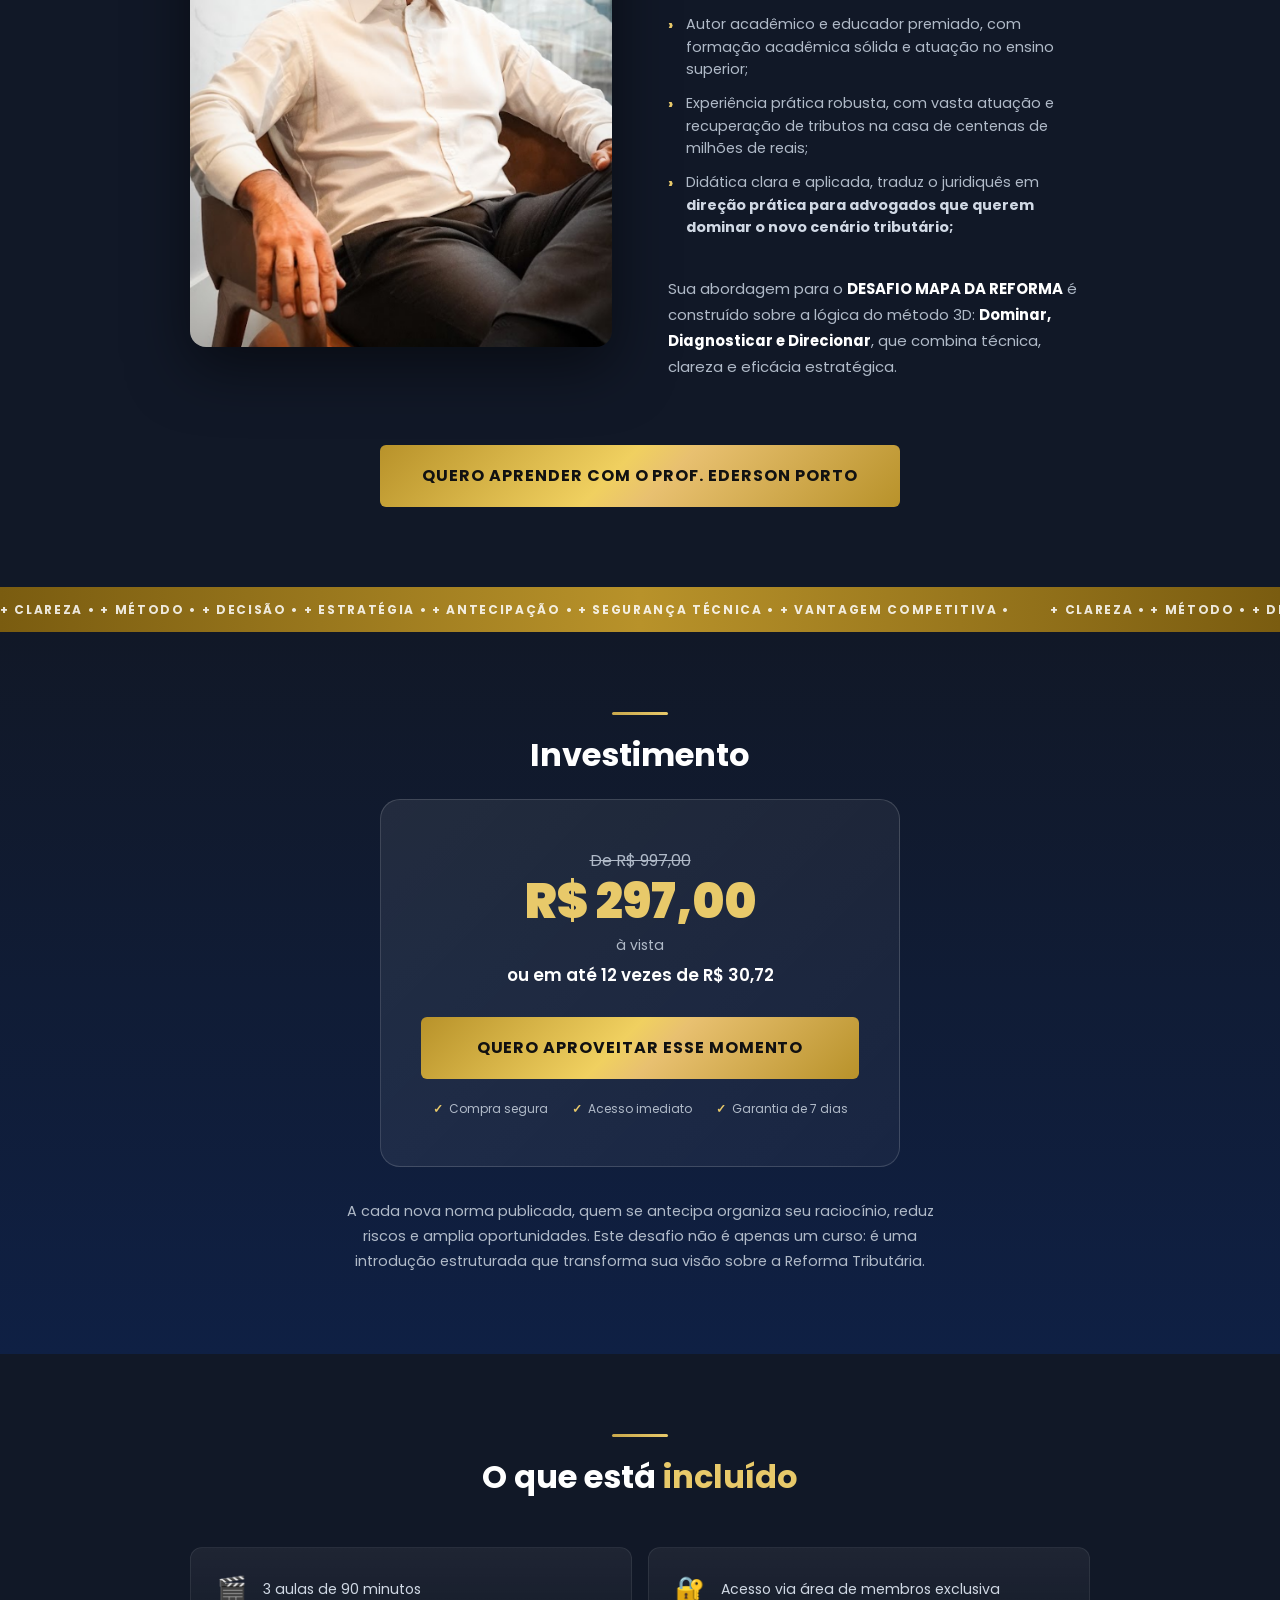
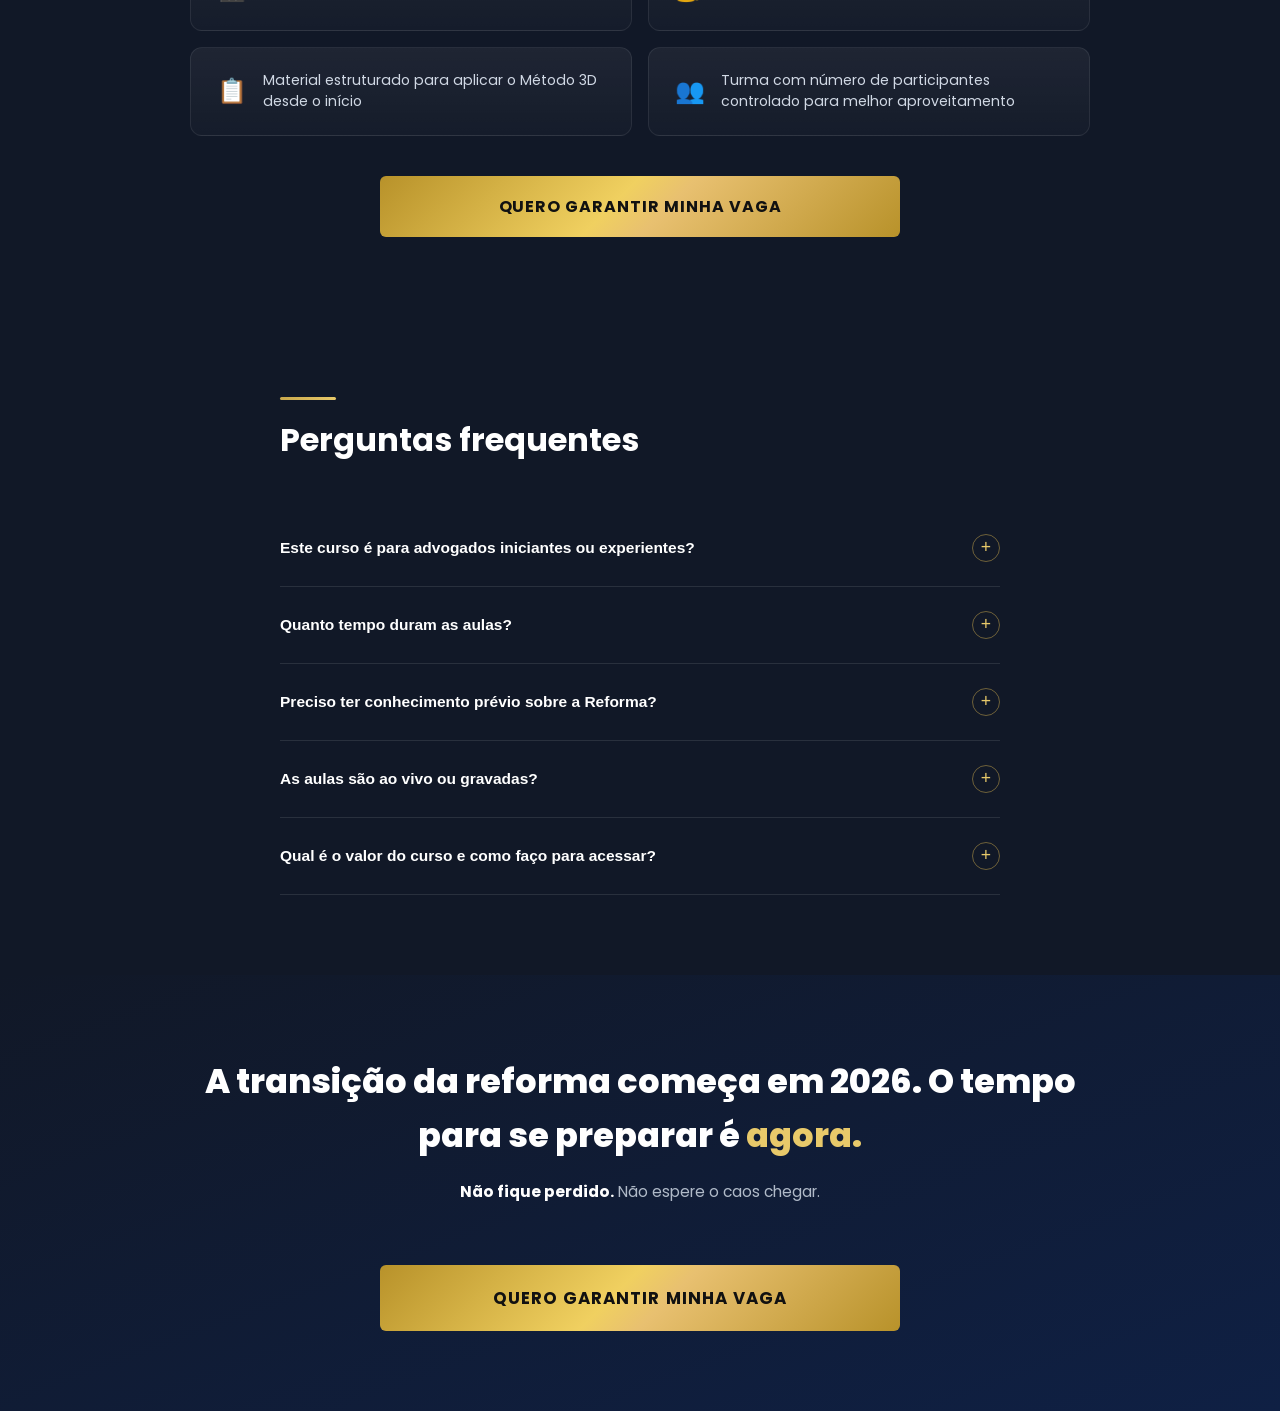
==== commit 70a0bb88: "feat: add VSL video to hero section Co-Authored-By: Claude Sonnet 4.6 <noreply@anthropic.com>" ====
--- a/index.html
+++ b/index.html
@@ -196,6 +196,11 @@
       <p>A convivência entre o <strong>modelo atual e o novo (IBS, CBS e Imposto Seletivo)</strong> traz dúvidas e interpretações conflitantes.</p>
       <p>Nas <strong>3 aulas do curso Mapa da Reforma</strong>, o Prof. Dr. Éderson Porto apresenta os <strong>fundamentos da EC 132/2023</strong> e mostra, com <strong>didática e método, como organizar o raciocínio e entender a lógica da Reforma sem excesso de complexidade.</strong></p>
       <p>Uma introdução essencial para <strong>compreender com segurança o início da nova era tributária.</strong></p>
+      <div style="margin:32px 0;width:100%;max-width:640px;margin-left:auto;margin-right:auto">
+        <video controls style="width:100%;border-radius:10px;box-shadow:0 8px 40px rgba(0,0,0,.6)" poster="">
+          <source src="VendasEderson.mp4" type="video/mp4">
+        </video>
+      </div>
       <a href="https://chk.eduzz.com/znscfrf6" class="btn">INICIAR MINHA COMPREENSÃO SOBRE A REFORMA</a>
     </div>
   </div>
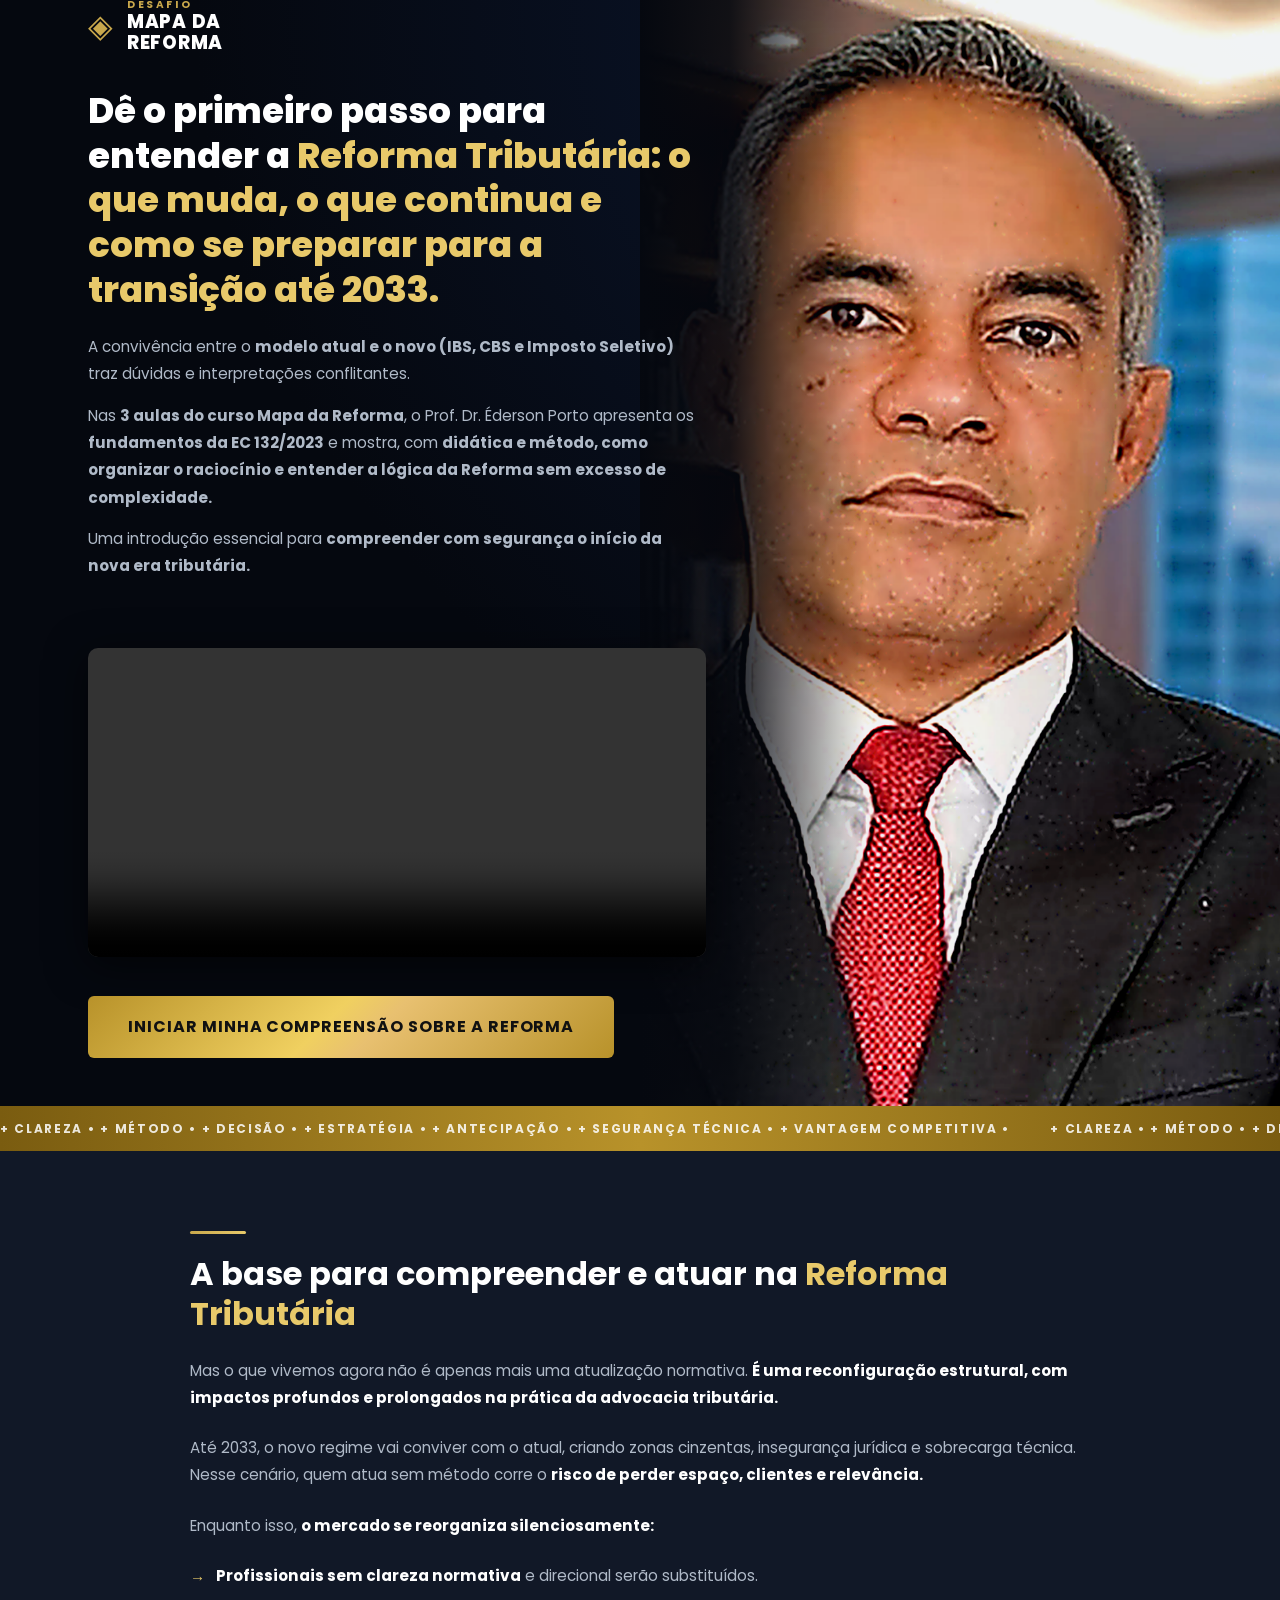
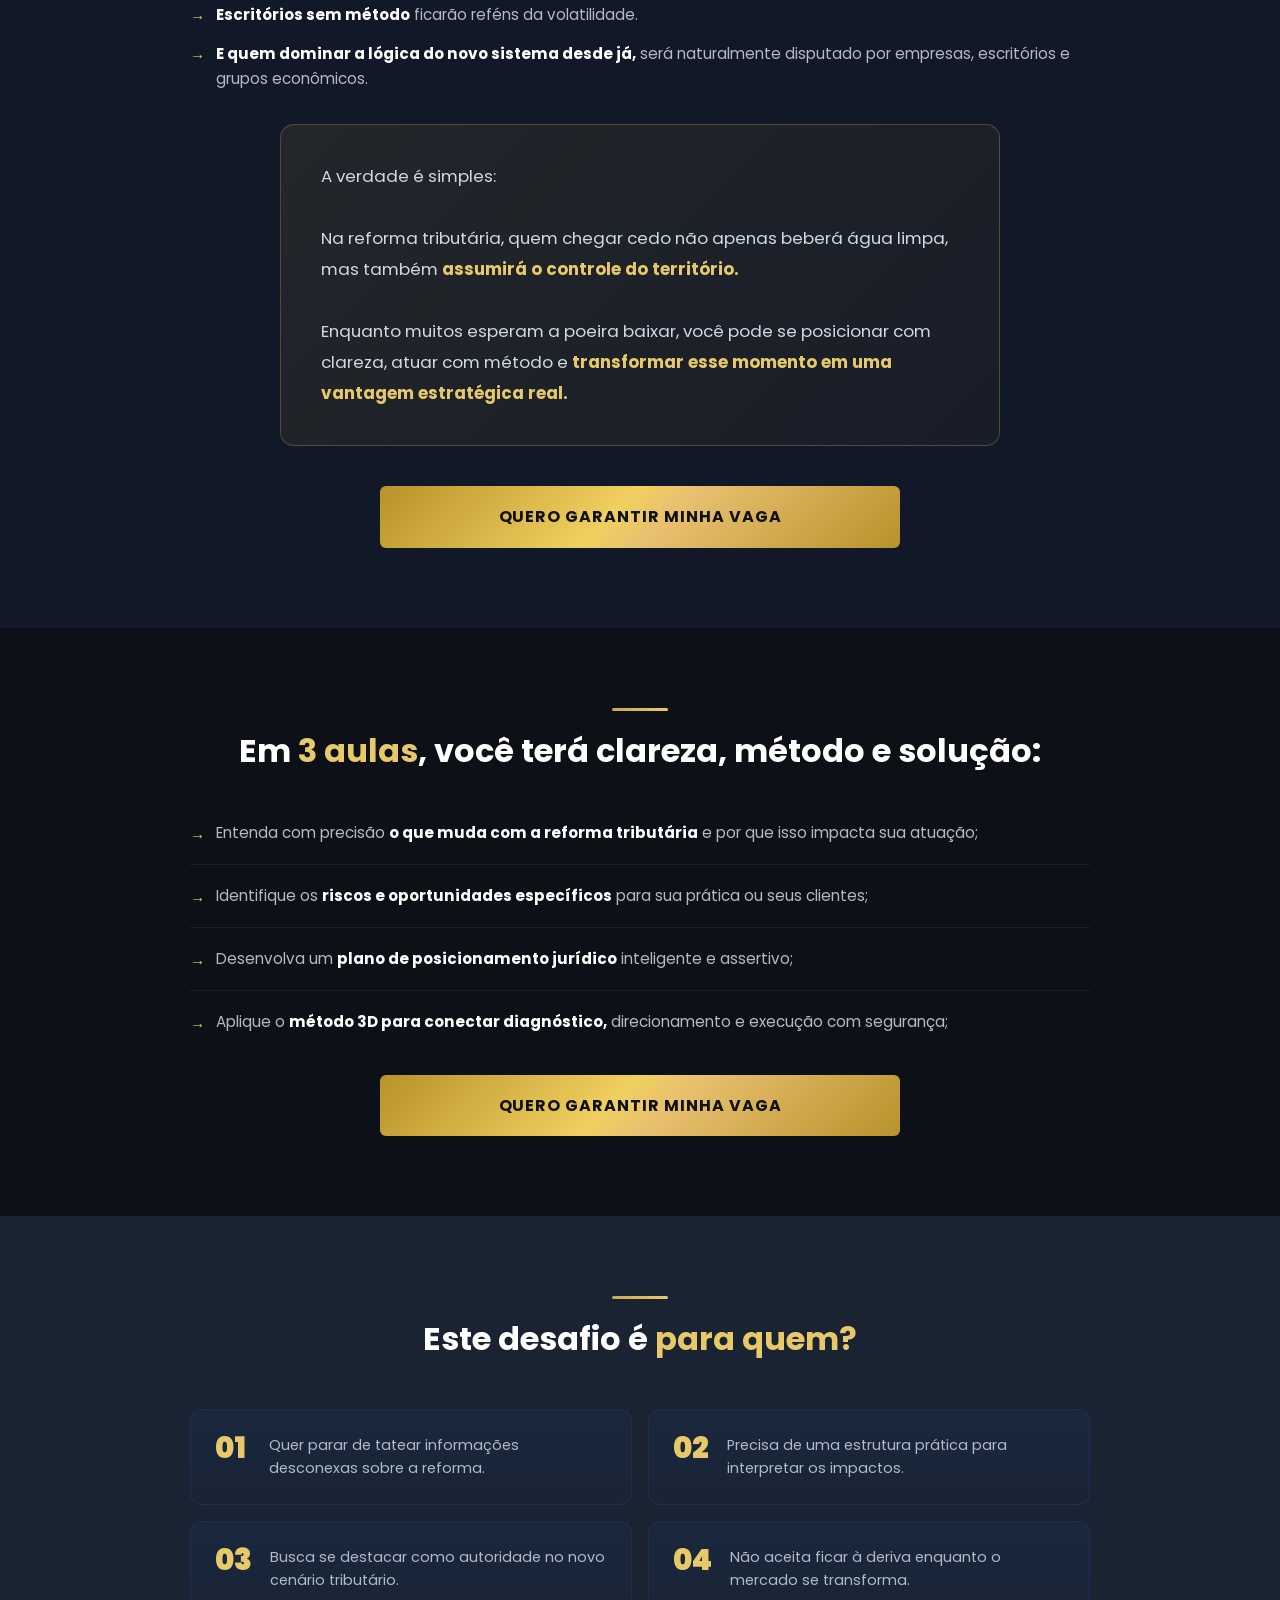
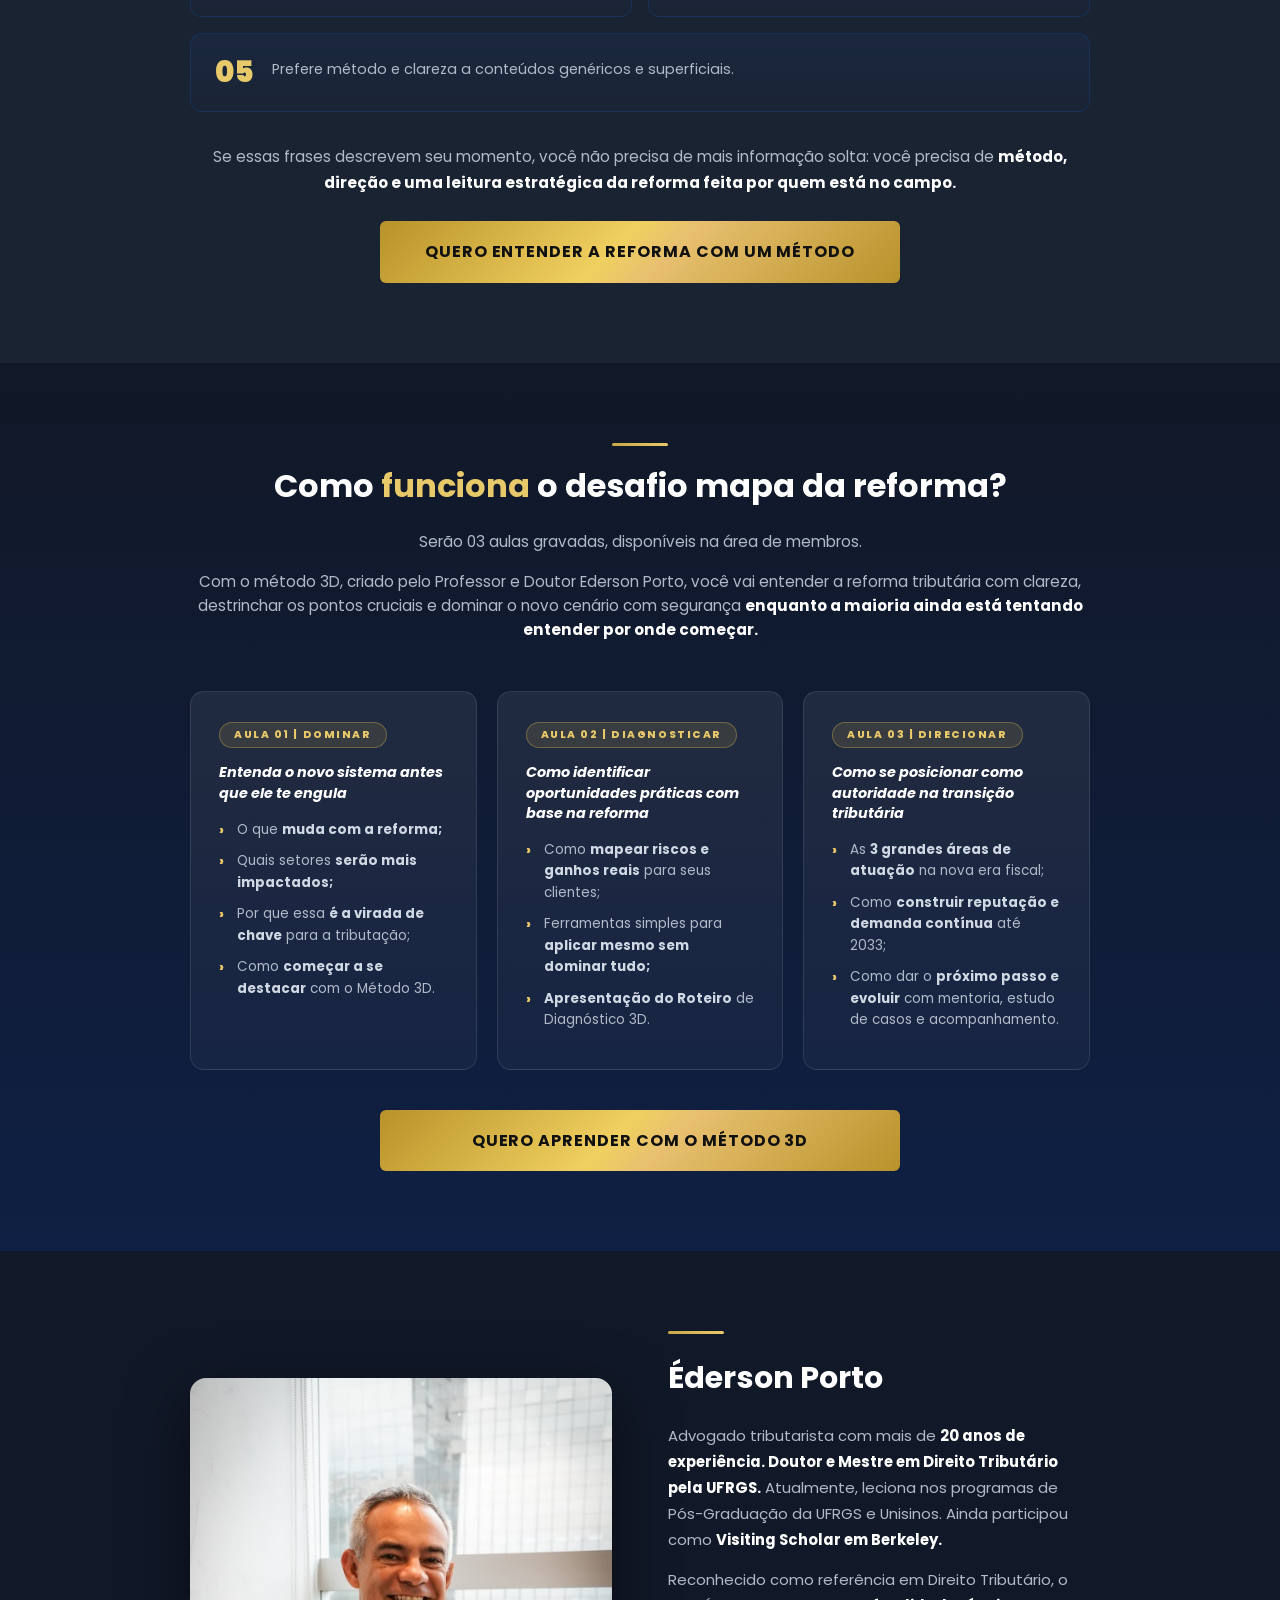
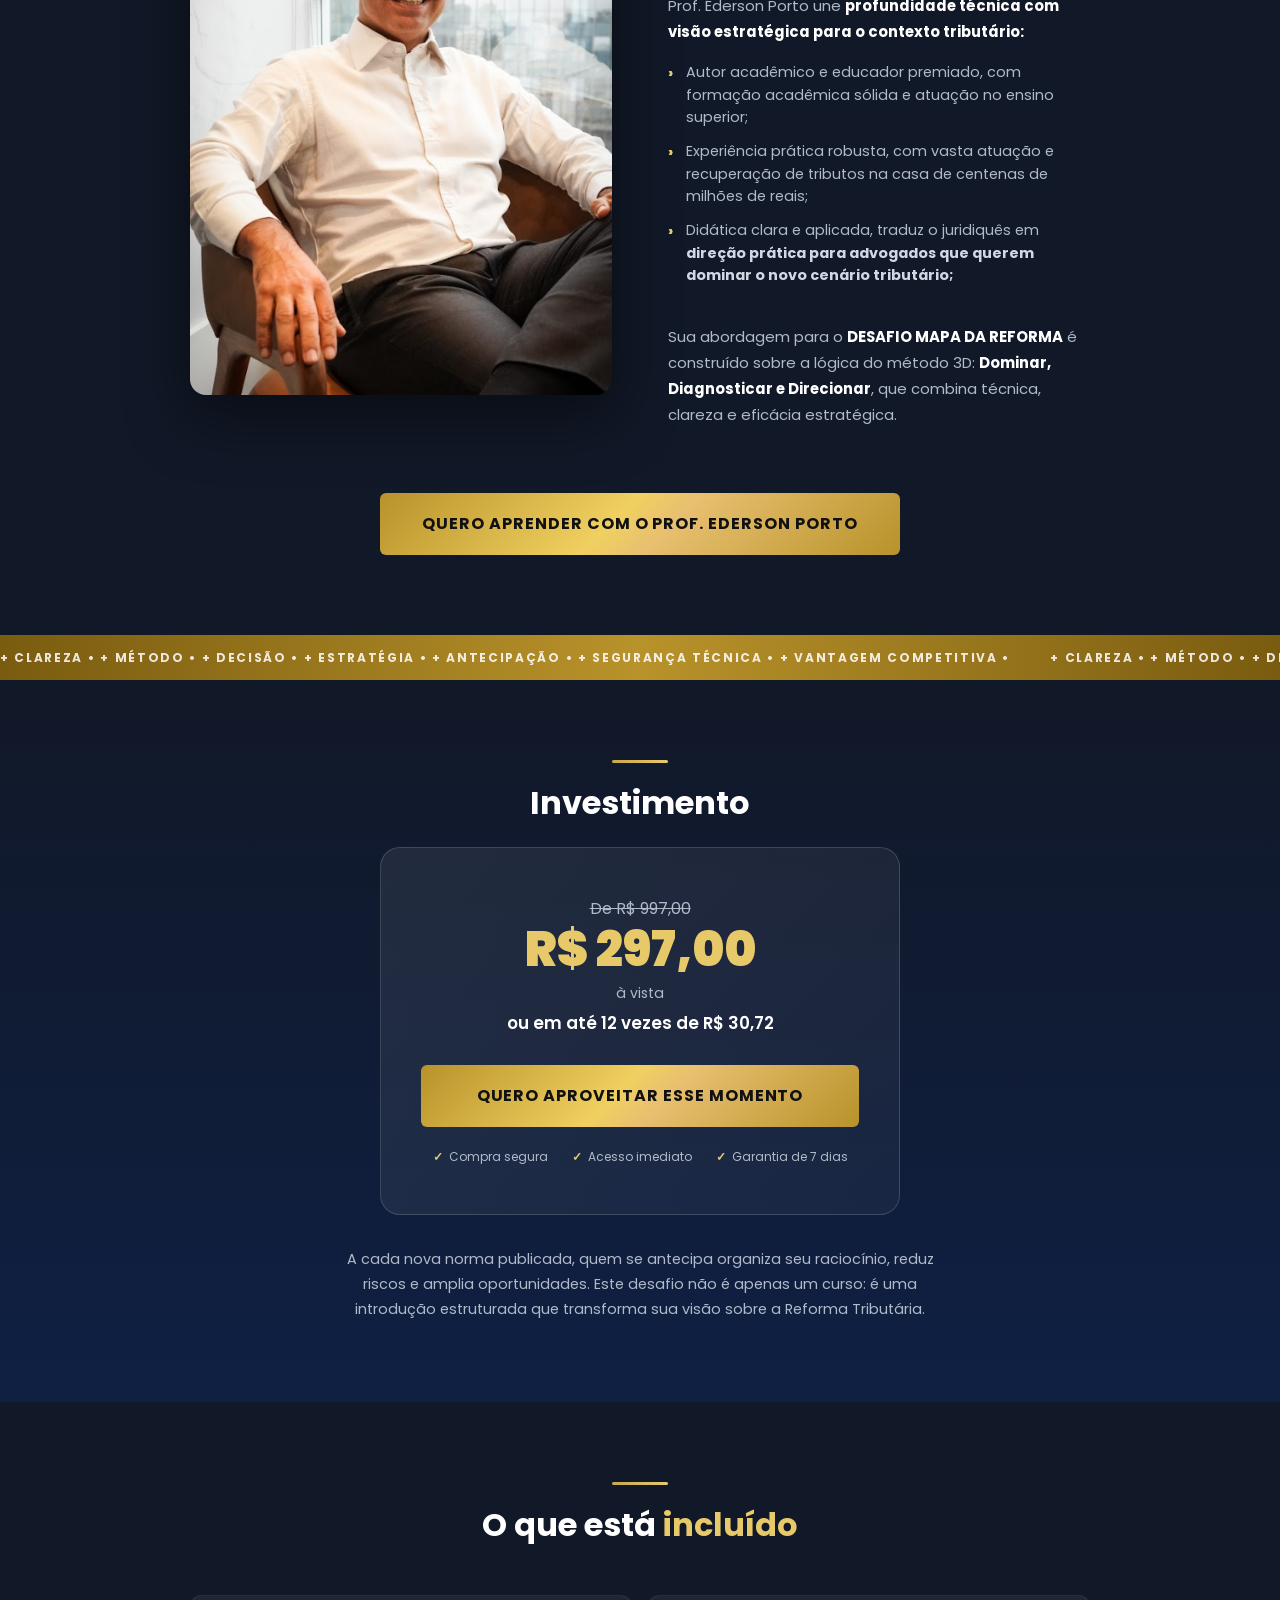
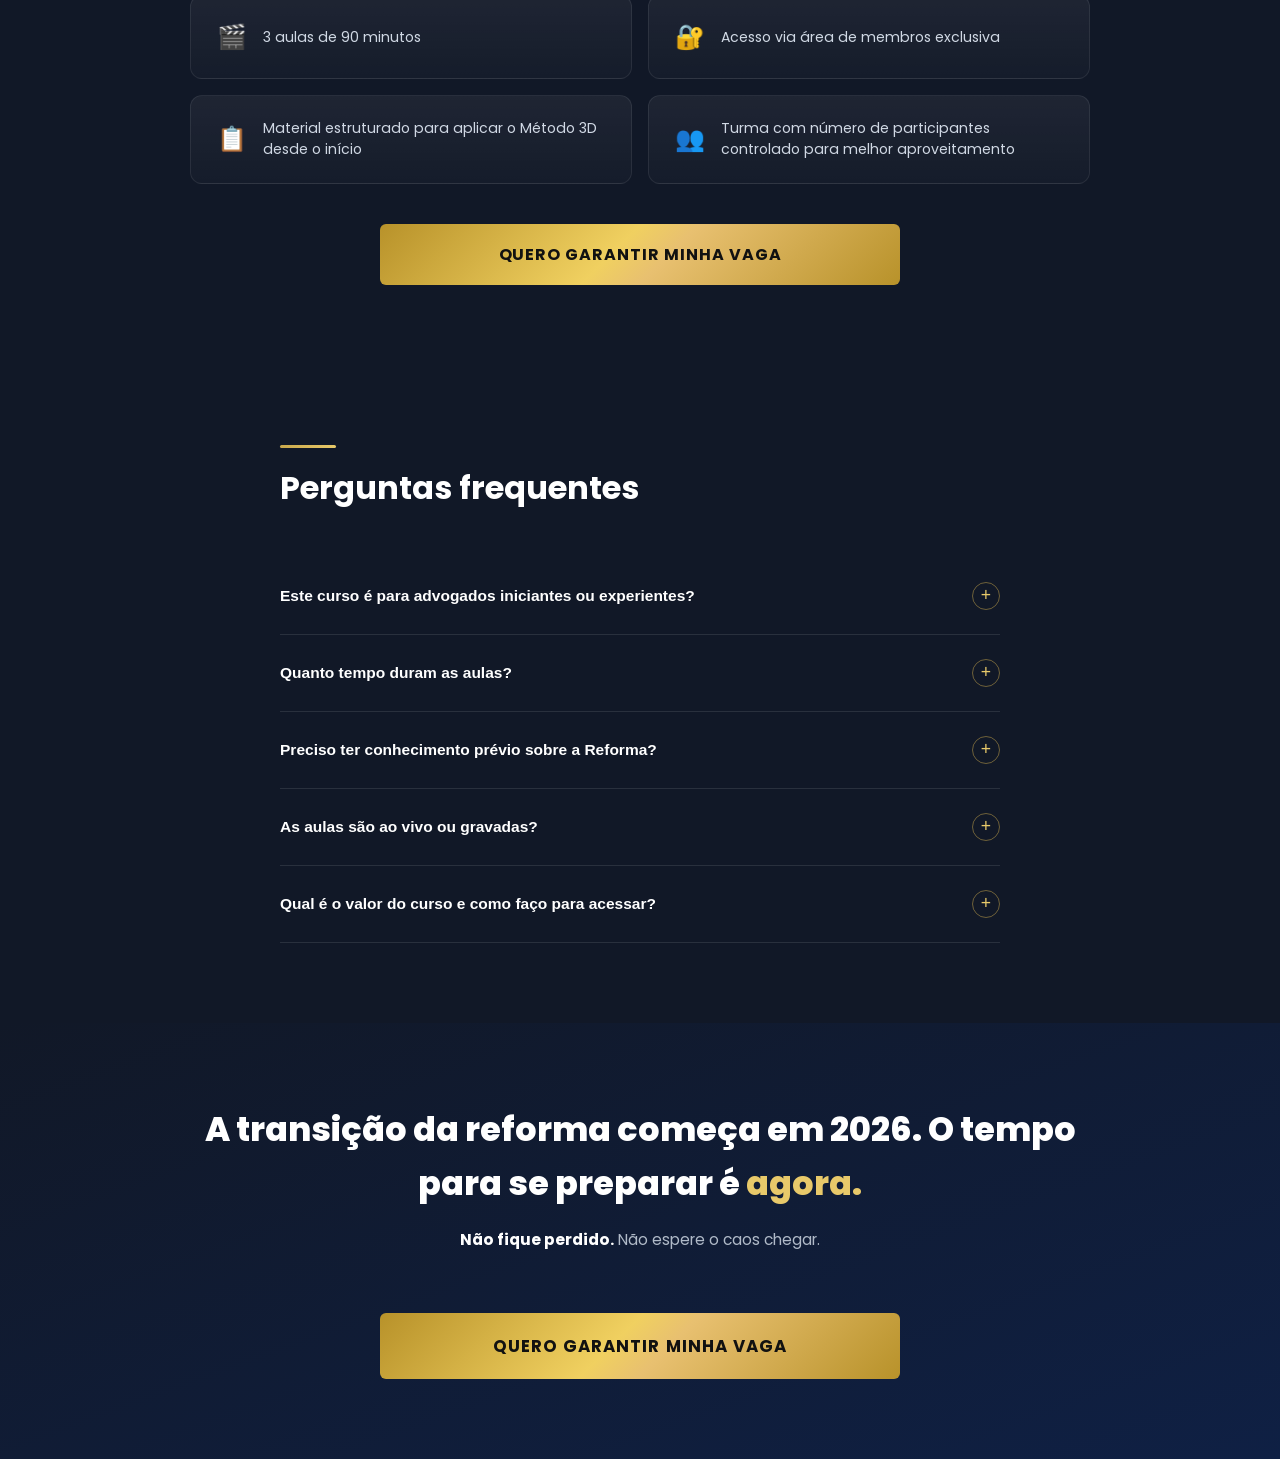
==== commit 40ae6705: "fix: add bottom spacing below hero CTA button Co-Authored-By: Claude Sonnet 4.6 <noreply@anthropic.c" ====
--- a/index.html
+++ b/index.html
@@ -197,11 +197,11 @@
       <p>Nas <strong>3 aulas do curso Mapa da Reforma</strong>, o Prof. Dr. Éderson Porto apresenta os <strong>fundamentos da EC 132/2023</strong> e mostra, com <strong>didática e método, como organizar o raciocínio e entender a lógica da Reforma sem excesso de complexidade.</strong></p>
       <p>Uma introdução essencial para <strong>compreender com segurança o início da nova era tributária.</strong></p>
       <div style="margin:32px 0;width:100%;max-width:640px;margin-left:auto;margin-right:auto">
-        <video controls style="width:100%;border-radius:10px;box-shadow:0 8px 40px rgba(0,0,0,.6)" poster="">
+        <video autoplay muted controls playsinline style="width:100%;border-radius:10px;box-shadow:0 8px 40px rgba(0,0,0,.6)">
           <source src="VendasEderson.mp4" type="video/mp4">
         </video>
       </div>
-      <a href="https://chk.eduzz.com/znscfrf6" class="btn">INICIAR MINHA COMPREENSÃO SOBRE A REFORMA</a>
+      <a href="https://chk.eduzz.com/znscfrf6" class="btn" style="margin-bottom:48px">INICIAR MINHA COMPREENSÃO SOBRE A REFORMA</a>
     </div>
   </div>
 </section>
